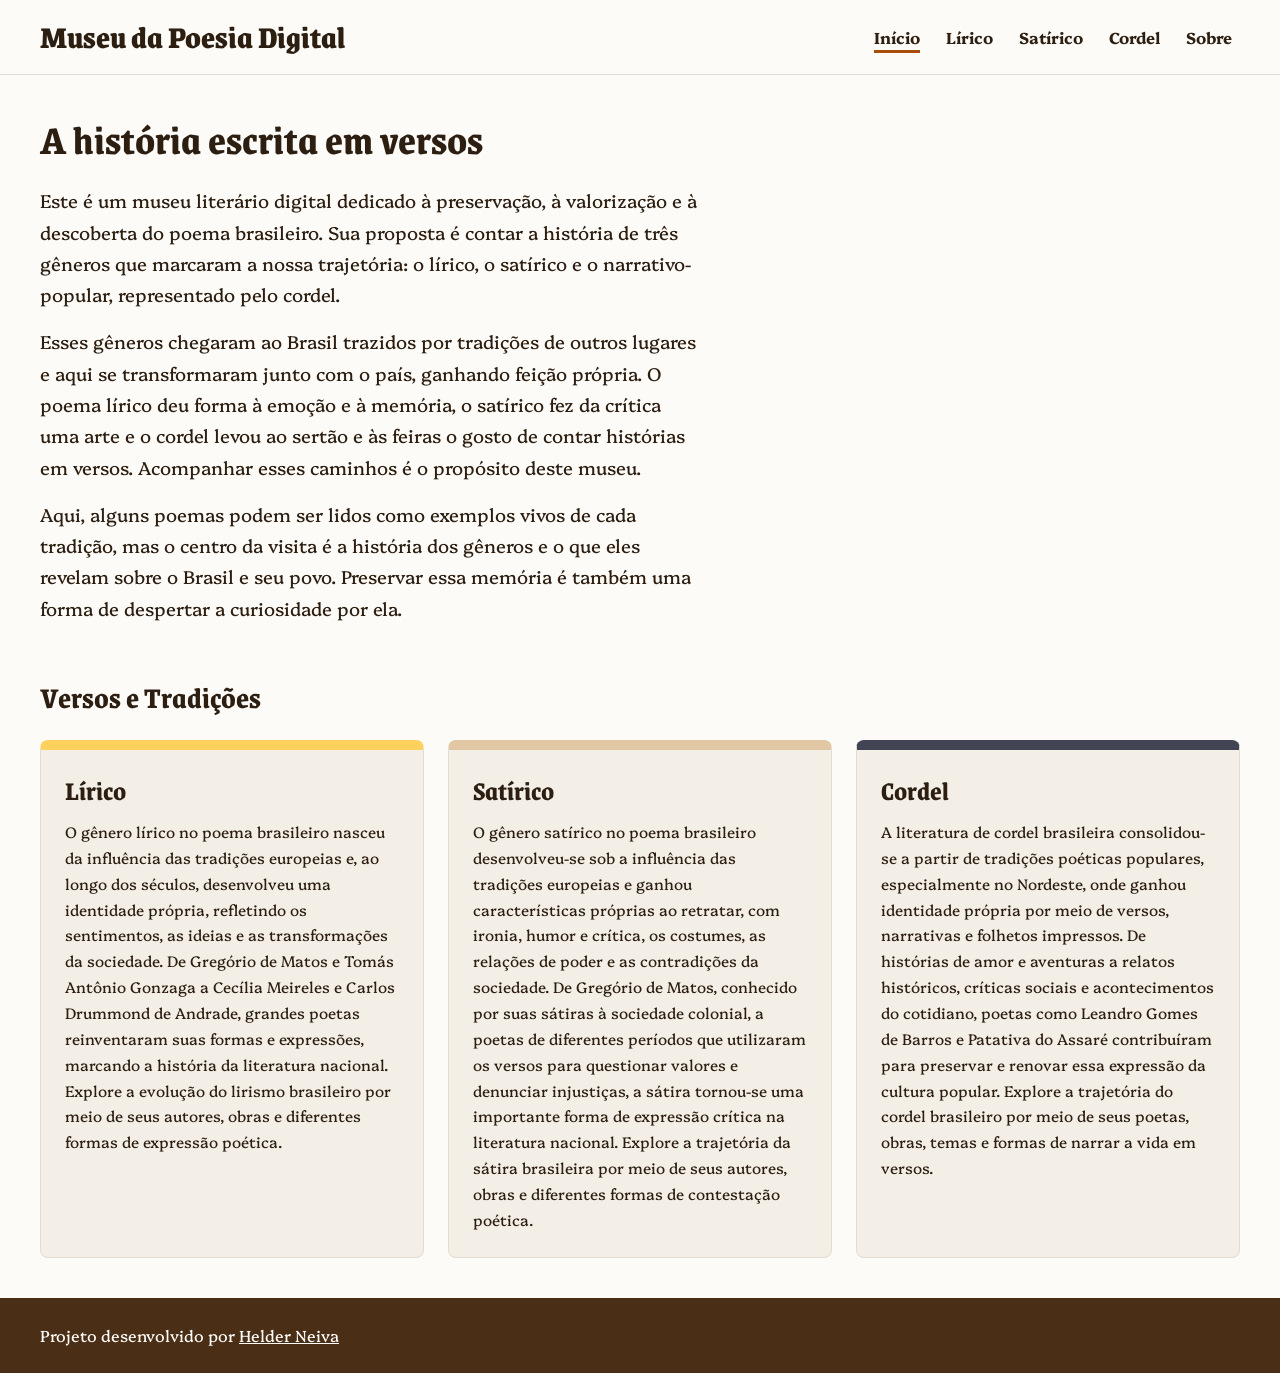
==== index.html @ b1ac4aa6 "Initial commit" ====
<!DOCTYPE html>
<html lang="pt-br">
<head>
    <meta charset="UTF-8">
    <meta name="viewport" content="width=device-width, initial-scale=1.0">
    <title>Museu da Poesia Digital | História dos Poemas</title>
    <link rel="stylesheet" href="estilos/base.css">
    <link rel="stylesheet" href="estilos/home.css">
</head>
<body>

    <a href="#conteudo" class="skip-link">Ir para o conteúdo principal</a>

    <header>
        <h1>Museu da Poesia Digital</h1>
        <nav class="menu" id="menu-principal" aria-label="Navegação principal">
            <ul>
                <li><a href="index.html" aria-current="page">Início</a></li>
                <li><a href="lirico.html">Lírico</a></li>
                <li><a href="satirico.html">Satírico</a></li>
                <li><a href="cordel.html">Cordel</a></li>
                <li><a href="index.html#sobre">Sobre</a></li>
            </ul>
        </nav>
    </header>

    <main id="conteudo">
        <section class="apresentacao">
            <h2>A história escrita em versos</h2>
            <p>Este é um museu literário digital dedicado à preservação, à valorização e à descoberta do poema brasileiro. Sua proposta é contar a história de três gêneros que marcaram a nossa trajetória: o lírico, o satírico e o narrativo-popular, representado pelo cordel.</p>
            <p>Esses gêneros chegaram ao Brasil trazidos por tradições de outros lugares e aqui se transformaram junto com o país, ganhando feição própria. O poema lírico deu forma à emoção e à memória, o satírico fez da crítica uma arte e o cordel levou ao sertão e às feiras o gosto de contar histórias em versos. Acompanhar esses caminhos é o propósito deste museu.</p>
            <p>Aqui, alguns poemas podem ser lidos como exemplos vivos de cada tradição, mas o centro da visita é a história dos gêneros e o que eles revelam sobre o Brasil e seu povo. Preservar essa memória é também uma forma de despertar a curiosidade por ela.</p>
        </section>

        <section class="generos">
            <h2>Versos e Tradições</h2>

            <div class="lista-generos">

                <article class="lirico">
                    <h3><a href="lirico.html">Lírico</a></h3>
                    <p>O gênero lírico no poema brasileiro nasceu da influência das tradições europeias e, ao longo dos séculos, desenvolveu uma identidade própria, refletindo os sentimentos, as ideias e as transformações da sociedade. De Gregório de Matos e Tomás Antônio Gonzaga a Cecília Meireles e Carlos Drummond de Andrade, grandes poetas reinventaram suas formas e expressões, marcando a história da literatura nacional. Explore a evolução do lirismo brasileiro por meio de seus autores, obras e diferentes formas de expressão poética.</p>
                </article>

                <article class="satirico">
                    <h3><a href="satirico.html">Satírico</a></h3>
                    <p>O gênero satírico no poema brasileiro desenvolveu-se sob a influência das tradições europeias e ganhou características próprias ao retratar, com ironia, humor e crítica, os costumes, as relações de poder e as contradições da sociedade. De Gregório de Matos, conhecido por suas sátiras à sociedade colonial, a poetas de diferentes períodos que utilizaram os versos para questionar valores e denunciar injustiças, a sátira tornou-se uma importante forma de expressão crítica na literatura nacional. Explore a trajetória da sátira brasileira por meio de seus autores, obras e diferentes formas de contestação poética.</p>
                </article>

                <article class="cordel">
                    <h3><a href="cordel.html">Cordel</a></h3>
                    <p>A literatura de cordel brasileira consolidou-se a partir de tradições poéticas populares, especialmente no Nordeste, onde ganhou identidade própria por meio de versos, narrativas e folhetos impressos. De histórias de amor e aventuras a relatos históricos, críticas sociais e acontecimentos do cotidiano, poetas como Leandro Gomes de Barros e Patativa do Assaré contribuíram para preservar e renovar essa expressão da cultura popular. Explore a trajetória do cordel brasileiro por meio de seus poetas, obras, temas e formas de narrar a vida em versos.</p>
                </article>

            </div>
        </section>
    </main>

    <footer class="app-footer">
        <p>Projeto desenvolvido por <a href="https://github.com/helderneiva" target="_blank" rel="noopener noreferrer">Helder Neiva<span class="visually-hidden"> (abre em nova aba)</span></a></p>
    </footer>

    <script src="scripts/script.js"></script>
</body>
</html>
---- estilos/base.css ----
@charset "UTF-8";

@font-face {
  font-family: 'Grenze';
  src: url('../fontes/Grenze-VariableFont_wght.ttf') format('truetype');
  font-weight: 100 900;          
  font-style: normal;
  font-display: swap;
}

@font-face {
  font-family: 'Platypi';
  src: url('../fontes/Platypi-VariableFont_wght.ttf') format('truetype');
  font-weight: 100 900;
  font-style: normal;
  font-display: swap;
}

:root{
    --fonte-titulo: 'Grenze', Georgia, serif;
    --fonte-texto: 'Platypi', Georgia, serif;

    --fundo-principal: #FDFBF7;
    --texto: #2C1E11;           
    --fundo-card: #F4EFE6;      
    --texto-inverso: #FDFBF7;   
    --destaque: #A84E08;        
    --destaque-inverso: #4A2E16;

    --borda: #E4DCD0;
    --foco: #A84E08;

    --cor-lirico:#FED15C;
    --cor-satirico:#E1C7A4;
    --cor-cordel:#424453;

    --largura-max: 1200px;
    --margem-lateral: max(16px, calc((100% - var(--largura-max)) / 2));
    --raio: 8px;
}

*{
    margin: 0;
    padding: 0;
    box-sizing: border-box;
}

.skip-link {
    position: absolute;
    top: -100px;
    left: 16px;
    padding: 8px 16px;
    background-color: #000000;
    color: #ffffff;
    z-index: 1000;
    font-size: 1em;
    text-decoration: none;
}

.skip-link:focus {
  top: 16px;
}

.visually-hidden {
  position: absolute;
  width: 1px;
  height: 1px;
  padding: 0;
  margin: -1px;
  overflow: hidden;
  clip-path: rect(0, 0, 0, 0);
  white-space: nowrap;
  border: 0;
}

html{
    scroll-behavior: smooth;
    scroll-padding-top: 1em;
}

body {
    min-height: 100vh;
    display: flex;
    flex-direction: column;
    font-family: var(--fonte-texto);
    font-size: 1em;
    font-weight: 400;
    line-height: 1.7;
    background-color: var(--fundo-principal);
    color: var(--texto);
}

img {
    max-width: 100%;
    height: auto;
}

/*Tipografia*/

h2, h3, h4 {
    font-family: var(--fonte-titulo);
    font-weight: 700;
    line-height: 1.2;
}

h2 {
    font-size: 1.9em;
    margin-bottom: 12px;
}

h3 {
    font-size: 1.4em;
    margin-bottom: 8px;
}

h4 {
    font-size: 1.2em;
    margin-bottom: 4px;
}

main p + p {
    margin-top: 16px;
}

a {
    color: var(--destaque);
}

:focus-visible {
    outline: 3px solid var(--foco);
    outline-offset: 3px;
}

header {
    background-color: var(--fundo-principal);
    color: var(--texto-inverso);
    border-bottom: 1px solid var(--borda);
    padding: 10px var(--margem-lateral);
    display: flex;
    flex-wrap: wrap;
    justify-content: space-between;
    align-items: center;
    gap: 16px;
}

header h1 {
    font-family: var(--fonte-titulo);
    font-size: 2em;
    font-weight: 800;
    color: var(--texto);
}

.menu ul {
    list-style: none;
    display: flex;
    align-items: center;
    flex-wrap: wrap;
    gap: 10px;
}

.menu > ul > li > a {
    display: inline-block;
    text-decoration: none;
    color: var(--texto);
    font-family: var(--fonte-texto);
    font-size: 1em;
    font-weight: 700;
    line-height: 1.4;
    border-radius: 5px;
    padding: 8px;
    transition: color 0.3s ease,background-color 0.3s ease;
}

.menu > ul > li > a[aria-current="page"] {
    text-decoration: underline;
    text-decoration-color: var(--destaque);
    text-decoration-thickness: 3px;
    text-underline-offset: 6px;
}

.menu > ul > li > a:hover{
    color: var(--texto-inverso);
    background-color: var(--destaque-inverso);
}

.menu > ul > li > a[aria-current="page"]:hover {
    text-decoration-color: currentColor;
}
.menu-toggle {
  display: none;
}

.menu-toggle-icone,
.menu-toggle-icone::before,
.menu-toggle-icone::after {
    display: block;
    width: 24px;
    height: 2px;
    background-color: currentColor;
}

.menu-toggle-icone {
    position: relative;
}

.menu-toggle-icone::before,
.menu-toggle-icone::after {
    content: "";
    position: absolute;
    left: 0;
    transition: top 0.2s ease, transform 0.2s ease;
}

.menu-toggle-icone::before {
    top: -8px;
}

.menu-toggle-icone::after {
    top: 8px;
}

.menu-toggle[aria-expanded="true"] .menu-toggle-icone {
    background-color: transparent;
}

.menu-toggle[aria-expanded="true"] .menu-toggle-icone::before {
    top: 0;
    transform: rotate(45deg);
}

.menu-toggle[aria-expanded="true"] .menu-toggle-icone::after {
    top: 0;
    transform: rotate(-45deg);
}

main {
    flex: 1;
    padding: 40px var(--margem-lateral);
}

.app-footer {
    padding: 24px var(--margem-lateral);
    background-color: var(--destaque-inverso);
    color: var(--texto-inverso);
}

.app-footer a {
    color: var(--texto-inverso);
}

.app-footer a:focus-visible {
    outline-color: var(--texto-inverso);
}

@media (max-width: 768px) {
    header h1 {
        font-size: 1.5em;
    }

    .menu-toggle {
        display: inline-flex;
        align-items: center;
        justify-content: center;
        min-width: 44px;
        min-height: 44px;
        color: var(--texto);
        background: none;
        border: 2px solid var(--texto);
        border-radius: 5px;
        cursor: pointer;
    }

    .menu-toggle:hover {
        background-color: var(--fundo-card);
    }

    .menu {
        flex-basis: 100%;
    }

    .menu ul {
        flex-direction: column;
        align-items: stretch;
        gap: 0;
    }

    .menu > ul > li > a {
        display: block;
        padding: 12px 8px;
    }

    .menu-toggle[aria-expanded="false"] + .menu {
        display: none;
    }
}
---- estilos/home.css ----
@charset "UTF-8";


.apresentacao {
    margin-bottom: 56px;
}

.apresentacao h2 {
    font-size: 2.6em;
    margin-bottom: 20px;
}

.apresentacao p {
    max-width: 36em;
    font-size: 1.15em;
}

.generos h2 {
    margin-bottom: 24px;
}

.lista-generos {
    display: grid;
    grid-template-columns: repeat(auto-fit, minmax(min(100%, 280px), 1fr));
    gap: 24px;
}

.lista-generos .lirico   { --cor-genero: var(--cor-lirico); }
.lista-generos .satirico { --cor-genero: var(--cor-satirico); }
.lista-generos .cordel   { --cor-genero: var(--cor-cordel); }

.lista-generos article {
    position: relative;
    padding: 24px;
    background-color: var(--fundo-card);
    border: 1px solid var(--borda);
    border-top: 10px solid var(--cor-genero, var(--destaque));
    border-radius: var(--raio);
    transition: box-shadow 0.2s ease, transform 0.2s ease;
}

.lista-generos article:hover {
    box-shadow: 0 6px 16px rgba(44, 30, 17, 0.15);
    transform: translateY(-3px);
}

.lista-generos img {
    display: block;
    width: 100%;
    margin-bottom: 16px;
    border-radius: 5px;
}

.lista-generos h3 {
    font-size: 1.7em;
    margin-bottom: 12px;
}

.lista-generos h3 a {
    color: var(--texto);
    text-decoration: none;
}

.lista-generos article:hover h3 a {
    text-decoration: underline;
}

.lista-generos h3 a::after {
    content: "";
    position: absolute;
    inset: 0;
}

.lista-generos article:focus-within {
    outline: 3px solid var(--foco);
    outline-offset: 4px;
}

.lista-generos h3 a:focus-visible {
    outline: none;
}

.lista-generos p {
    font-size: 0.95em;
}
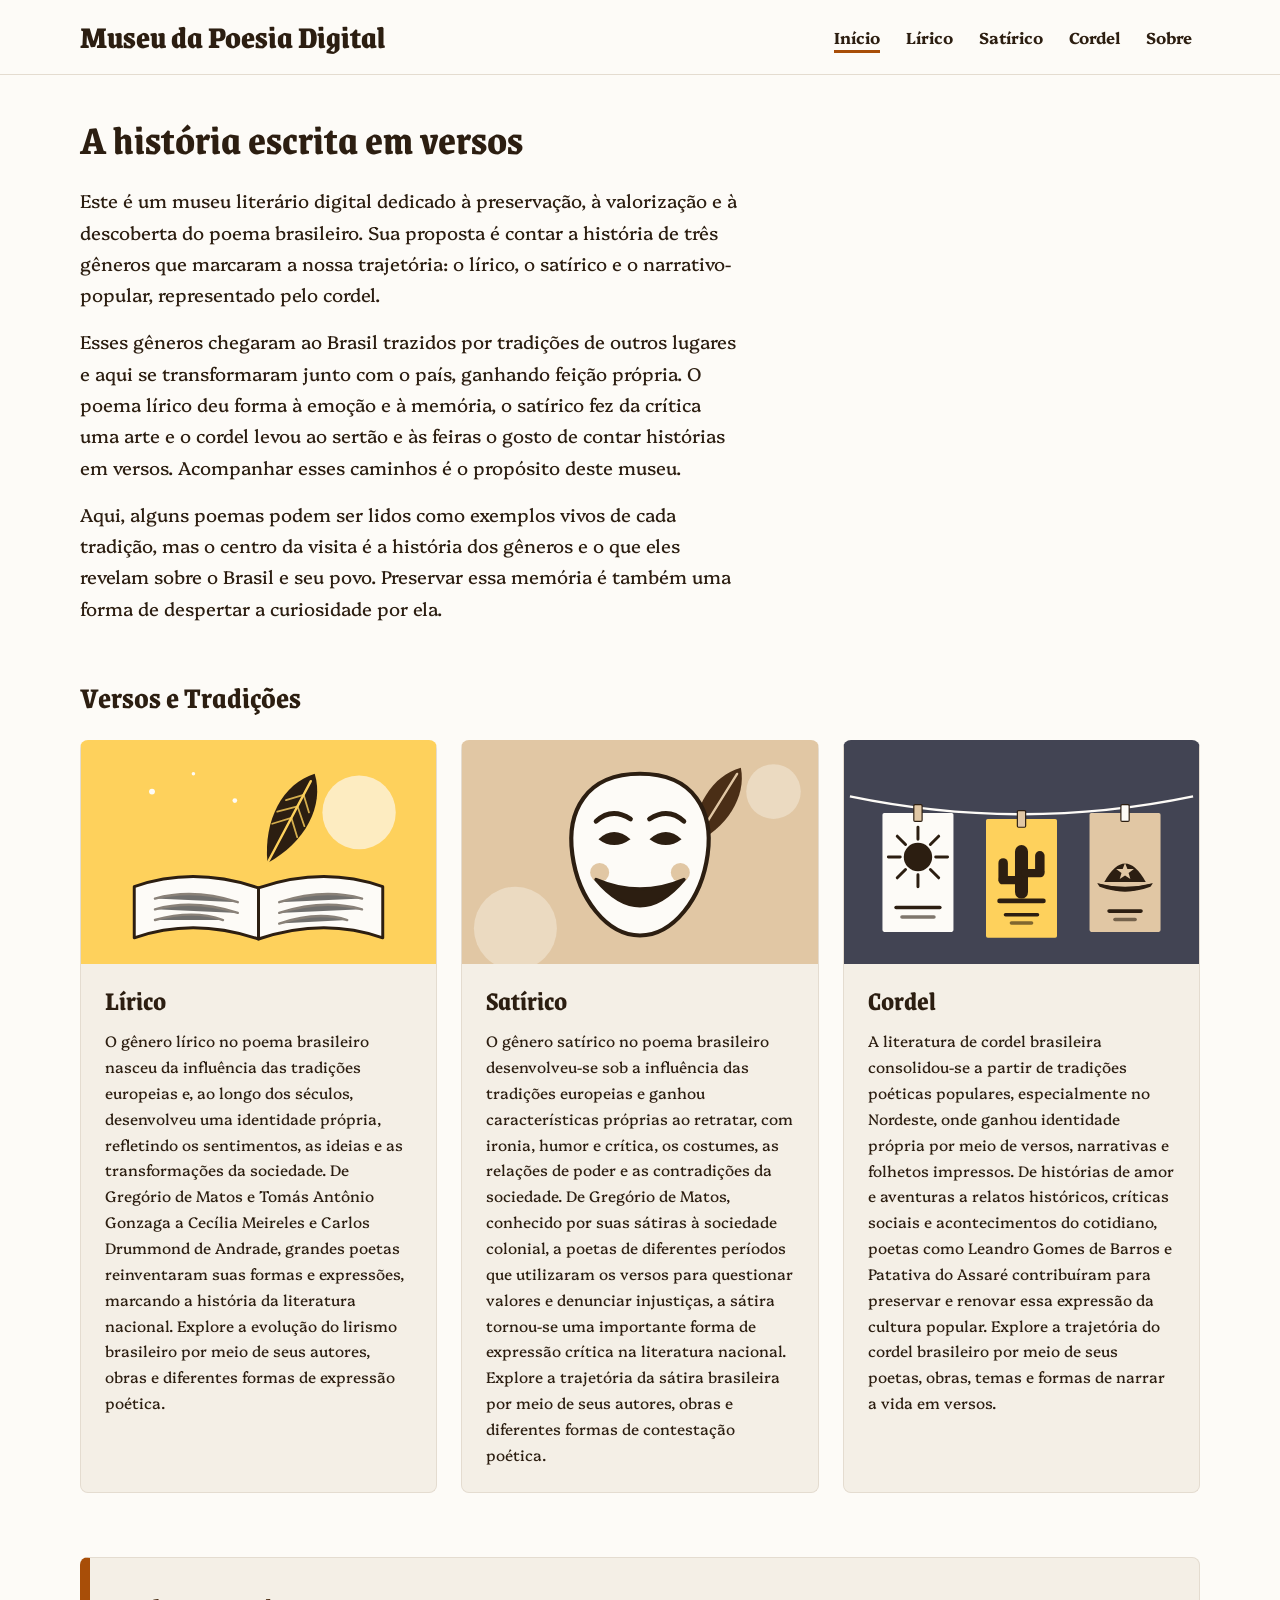
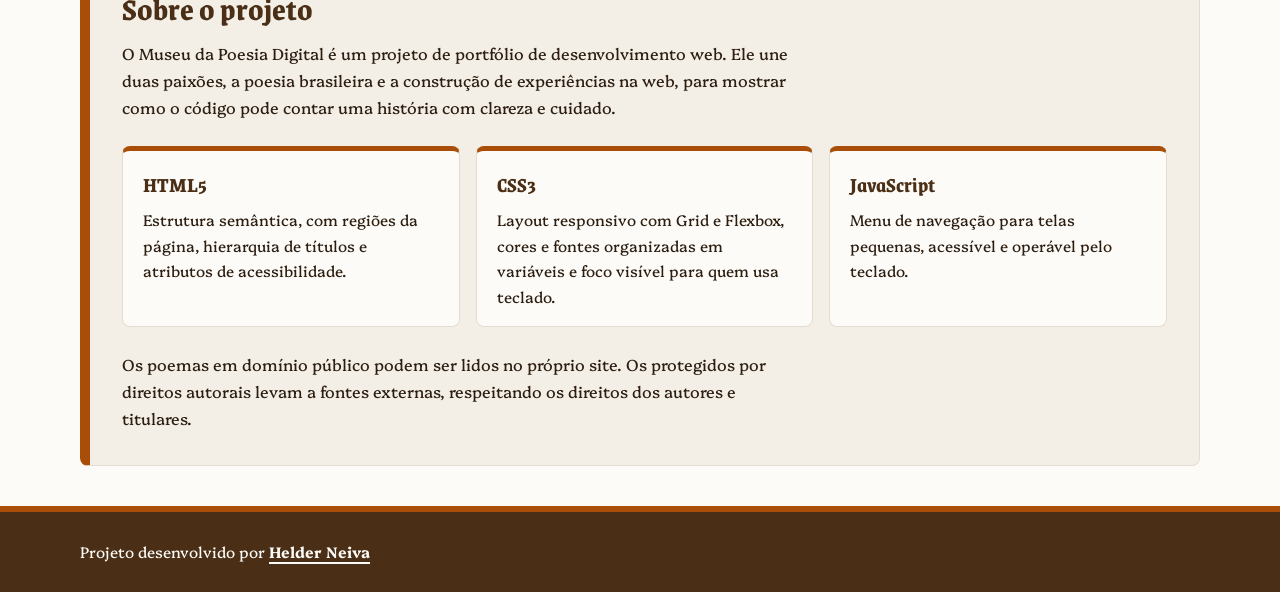
==== commit f11944de: "aaaaa" ====
--- a/index.html
+++ b/index.html
@@ -1,9 +1,13 @@
 <!DOCTYPE html>
-<html lang="pt-br">
+<html lang="pt-BR">
 <head>
     <meta charset="UTF-8">
     <meta name="viewport" content="width=device-width, initial-scale=1.0">
     <title>Museu da Poesia Digital | História dos Poemas</title>
+    <link rel="icon" href="favicon.svg" type="image/svg+xml">
+    <link rel="shortcut icon" href="favicon.ico" type="image/x-icon">
+    <link rel="apple-touch-icon" href="apple-touch-icon.png">
+    <meta name="theme-color" content="#4A2E16">
     <link rel="stylesheet" href="estilos/base.css">
     <link rel="stylesheet" href="estilos/home.css">
 </head>
@@ -38,21 +42,37 @@
             <div class="lista-generos">
 
                 <article class="lirico">
+                    <img src="imagens/lirico.svg" alt="" width="600" height="360" loading="lazy">
                     <h3><a href="lirico.html">Lírico</a></h3>
                     <p>O gênero lírico no poema brasileiro nasceu da influência das tradições europeias e, ao longo dos séculos, desenvolveu uma identidade própria, refletindo os sentimentos, as ideias e as transformações da sociedade. De Gregório de Matos e Tomás Antônio Gonzaga a Cecília Meireles e Carlos Drummond de Andrade, grandes poetas reinventaram suas formas e expressões, marcando a história da literatura nacional. Explore a evolução do lirismo brasileiro por meio de seus autores, obras e diferentes formas de expressão poética.</p>
                 </article>
 
                 <article class="satirico">
+                    <img src="imagens/satirico.svg" alt="" width="600" height="360" loading="lazy">
                     <h3><a href="satirico.html">Satírico</a></h3>
                     <p>O gênero satírico no poema brasileiro desenvolveu-se sob a influência das tradições europeias e ganhou características próprias ao retratar, com ironia, humor e crítica, os costumes, as relações de poder e as contradições da sociedade. De Gregório de Matos, conhecido por suas sátiras à sociedade colonial, a poetas de diferentes períodos que utilizaram os versos para questionar valores e denunciar injustiças, a sátira tornou-se uma importante forma de expressão crítica na literatura nacional. Explore a trajetória da sátira brasileira por meio de seus autores, obras e diferentes formas de contestação poética.</p>
                 </article>
 
                 <article class="cordel">
+                    <img src="imagens/cordel.svg" alt="" width="600" height="360" loading="lazy">
                     <h3><a href="cordel.html">Cordel</a></h3>
                     <p>A literatura de cordel brasileira consolidou-se a partir de tradições poéticas populares, especialmente no Nordeste, onde ganhou identidade própria por meio de versos, narrativas e folhetos impressos. De histórias de amor e aventuras a relatos históricos, críticas sociais e acontecimentos do cotidiano, poetas como Leandro Gomes de Barros e Patativa do Assaré contribuíram para preservar e renovar essa expressão da cultura popular. Explore a trajetória do cordel brasileiro por meio de seus poetas, obras, temas e formas de narrar a vida em versos.</p>
                 </article>
 
             </div>
+        </section>
+
+        <section class="sobre" id="sobre" aria-labelledby="sobre-titulo">
+            <h2 id="sobre-titulo">Sobre o projeto</h2>
+            <p>O Museu da Poesia Digital é um projeto de portfólio de desenvolvimento web. Ele une duas paixões, a poesia brasileira e a construção de experiências na web, para mostrar como o código pode contar uma história com clareza e cuidado.</p>
+
+            <ul class="tecnologias">
+                <li><strong>HTML5</strong> Estrutura semântica, com regiões da página, hierarquia de títulos e atributos de acessibilidade.</li>
+                <li><strong>CSS3</strong> Layout responsivo com Grid e Flexbox, cores e fontes organizadas em variáveis e foco visível para quem usa teclado.</li>
+                <li><strong>JavaScript</strong> Menu de navegação para telas pequenas, acessível e operável pelo teclado.</li>
+            </ul>
+
+            <p>Os poemas em domínio público podem ser lidos no próprio site. Os protegidos por direitos autorais levam a fontes externas, respeitando os direitos dos autores e titulares.</p>
         </section>
     </main>
 
--- a/estilos/base.css
+++ b/estilos/base.css
@@ -3,7 +3,7 @@
 @font-face {
   font-family: 'Grenze';
   src: url('../fontes/Grenze-VariableFont_wght.ttf') format('truetype');
-  font-weight: 100 900;          
+  font-weight: 100 900;
   font-style: normal;
   font-display: swap;
 }
@@ -21,10 +21,10 @@
     --fonte-texto: 'Platypi', Georgia, serif;
 
     --fundo-principal: #FDFBF7;
-    --texto: #2C1E11;           
-    --fundo-card: #F4EFE6;      
-    --texto-inverso: #FDFBF7;   
-    --destaque: #A84E08;        
+    --texto: #2C1E11;
+    --fundo-card: #F4EFE6;
+    --texto-inverso: #FDFBF7;
+    --destaque: #A84E08;
     --destaque-inverso: #4A2E16;
 
     --borda: #E4DCD0;
@@ -34,9 +34,28 @@
     --cor-satirico:#E1C7A4;
     --cor-cordel:#424453;
 
-    --largura-max: 1200px;
-    --margem-lateral: max(16px, calc((100% - var(--largura-max)) / 2));
+    --margem-lateral: 16px;
     --raio: 8px;
+}
+
+@media (min-width: 769px) {
+    :root { --margem-lateral: 32px; }
+}
+
+@media (min-width: 1280px) {
+    :root { --margem-lateral: 80px; }
+}
+
+@media (min-width: 1600px) {
+    :root { --margem-lateral: 200px; }
+}
+
+@media (min-width: 1920px) {
+    :root { --margem-lateral: 360px; }
+}
+
+@media (min-width: 2560px) {
+    :root { --margem-lateral: 680px; }
 }
 
 *{
@@ -68,6 +87,7 @@
   padding: 0;
   margin: -1px;
   overflow: hidden;
+  clip: rect(0, 0, 0, 0);
   clip-path: rect(0, 0, 0, 0);
   white-space: nowrap;
   border: 0;
@@ -95,8 +115,7 @@
     height: auto;
 }
 
-/*Tipografia*/
-
+/* ---------- Tipografia ---------- */
 h2, h3, h4 {
     font-family: var(--fonte-titulo);
     font-weight: 700;
@@ -186,6 +205,8 @@
 .menu > ul > li > a[aria-current="page"]:hover {
     text-decoration-color: currentColor;
 }
+
+/* ---------- Botão hambúrguer (criado pelo script.js) ---------- */
 .menu-toggle {
   display: none;
 }
@@ -239,19 +260,41 @@
 }
 
 .app-footer {
-    padding: 24px var(--margem-lateral);
+    display: flex;
+    flex-wrap: wrap;
+    justify-content: space-between;
+    align-items: center;
+    gap: 8px 32px;
+    padding: 28px var(--margem-lateral);
     background-color: var(--destaque-inverso);
     color: var(--texto-inverso);
+    border-top: 6px solid var(--destaque);
+    font-size: 0.95em;
+    line-height: 1.6;
+}
+
+.app-footer p + p {
+    margin-top: 0;
 }
 
 .app-footer a {
     color: var(--texto-inverso);
+    font-weight: 700;
+    text-decoration: underline;
+    text-decoration-thickness: 2px;
+    text-underline-offset: 4px;
+    transition: color 0.3s ease;
+}
+
+.app-footer a:hover {
+    color: var(--cor-lirico);
 }
 
 .app-footer a:focus-visible {
-    outline-color: var(--texto-inverso);
-}
-
+    outline-color: var(--cor-lirico);
+}
+
+/* ---------- Mobile ---------- */
 @media (max-width: 768px) {
     header h1 {
         font-size: 1.5em;
@@ -292,4 +335,9 @@
     .menu-toggle[aria-expanded="false"] + .menu {
         display: none;
     }
+
+    .app-footer {
+        flex-direction: column;
+        text-align: center;
+    }
 }
--- a/estilos/home.css
+++ b/estilos/home.css
@@ -1,5 +1,4 @@
 @charset "UTF-8";
-
 
 .apresentacao {
     margin-bottom: 56px;
@@ -15,23 +14,29 @@
     font-size: 1.15em;
 }
 
+.generos {
+    margin-bottom: 64px;
+}
+
 .generos h2 {
     margin-bottom: 24px;
 }
 
 .lista-generos {
     display: grid;
-    grid-template-columns: repeat(auto-fit, minmax(min(100%, 280px), 1fr));
+    grid-template-columns: repeat(auto-fit, minmax(280px, 1fr));
     gap: 24px;
 }
 
+/* Cor de cada gênero */
 .lista-generos .lirico   { --cor-genero: var(--cor-lirico); }
 .lista-generos .satirico { --cor-genero: var(--cor-satirico); }
 .lista-generos .cordel   { --cor-genero: var(--cor-cordel); }
 
 .lista-generos article {
-    position: relative;
-    padding: 24px;
+    position: relative; 
+    padding: 0 0 24px;
+    overflow: hidden;
     background-color: var(--fundo-card);
     border: 1px solid var(--borda);
     border-top: 10px solid var(--cor-genero, var(--destaque));
@@ -47,8 +52,13 @@
 .lista-generos img {
     display: block;
     width: 100%;
-    margin-bottom: 16px;
-    border-radius: 5px;
+    height: auto;
+    margin-bottom: 20px;
+}
+
+.lista-generos h3,
+.lista-generos p {
+    padding: 0 24px;
 }
 
 .lista-generos h3 {
@@ -82,4 +92,52 @@
 
 .lista-generos p {
     font-size: 0.95em;
+}
+
+.sobre {
+    padding: 32px;
+    background-color: var(--fundo-card);
+    border: 1px solid var(--borda);
+    border-left: 10px solid var(--destaque);
+    border-radius: var(--raio);
+}
+
+.sobre h2 {
+    font-size: 2em;
+    color: var(--destaque-inverso);
+}
+
+.sobre p {
+    max-width: 42em;
+}
+
+.tecnologias {
+    list-style: none;
+    display: grid;
+    grid-template-columns: repeat(auto-fit, minmax(220px, 1fr));
+    gap: 16px;
+    margin: 24px 0;
+}
+
+.tecnologias li {
+    padding: 16px 20px;
+    background-color: var(--fundo-principal);
+    border: 1px solid var(--borda);
+    border-top: 5px solid var(--destaque);
+    border-radius: var(--raio);
+    font-size: 0.95em;
+}
+
+.tecnologias strong {
+    display: block;
+    margin-bottom: 4px;
+    font-family: var(--fonte-titulo);
+    font-size: 1.4em;
+    color: var(--destaque-inverso);
+}
+
+@media (max-width: 768px) {
+    .sobre {
+        padding: 20px;
+    }
 }
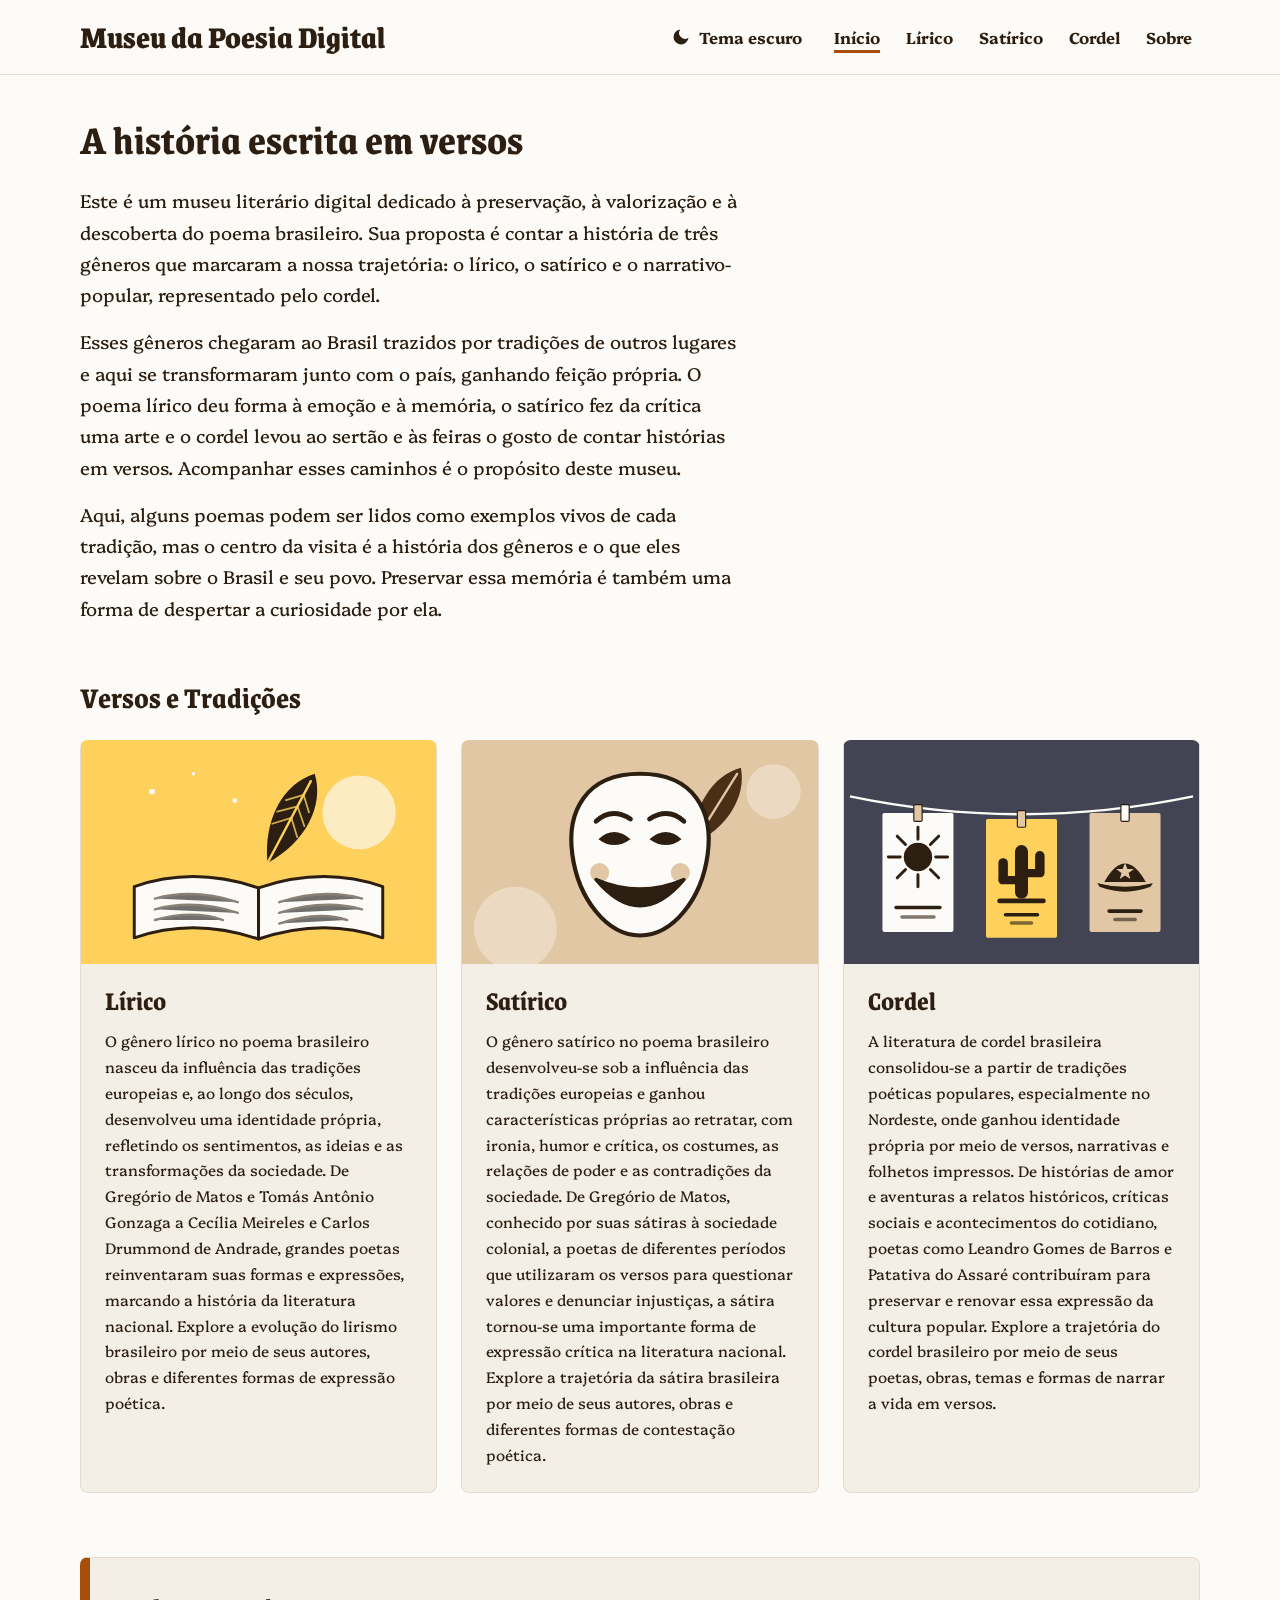
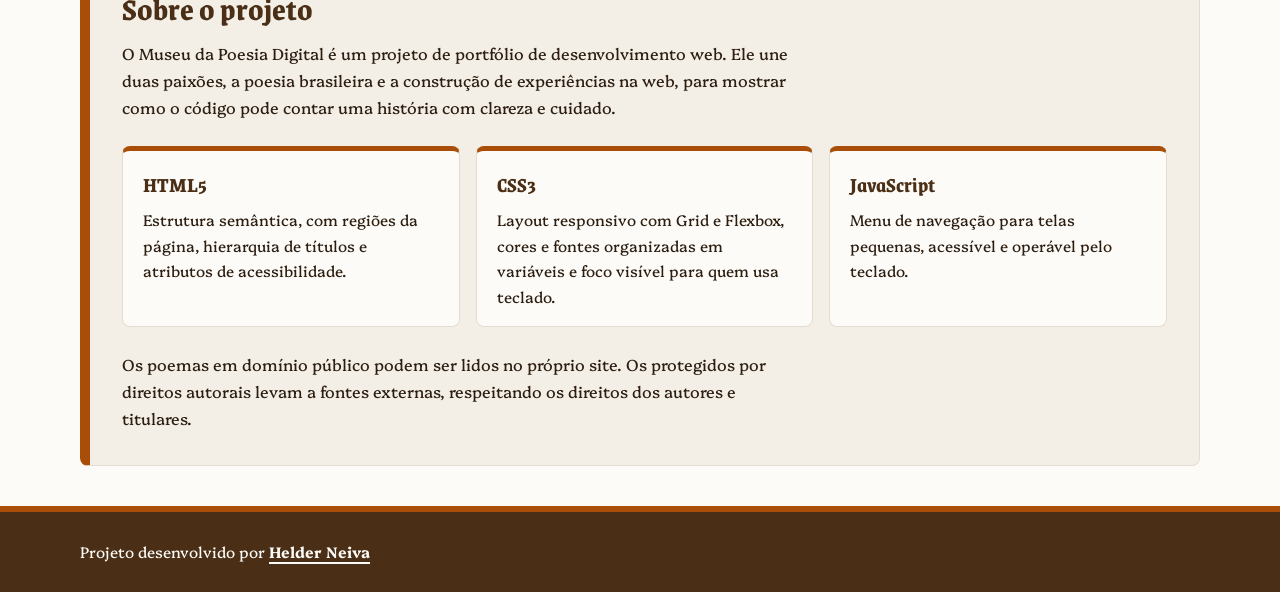
==== commit 0022fff3: "newup" ====
--- a/index.html
+++ b/index.html
@@ -4,12 +4,14 @@
     <meta charset="UTF-8">
     <meta name="viewport" content="width=device-width, initial-scale=1.0">
     <title>Museu da Poesia Digital | História dos Poemas</title>
+    <link rel="icon" href="favicon.ico" sizes="32x32">
     <link rel="icon" href="favicon.svg" type="image/svg+xml">
-    <link rel="shortcut icon" href="favicon.ico" type="image/x-icon">
     <link rel="apple-touch-icon" href="apple-touch-icon.png">
     <meta name="theme-color" content="#4A2E16">
     <link rel="stylesheet" href="estilos/base.css">
+    <link rel="stylesheet" href="estilos/tema.css">
     <link rel="stylesheet" href="estilos/home.css">
+    <script src="scripts/tema.js"></script>
 </head>
 <body>
 
--- a/estilos/base.css
+++ b/estilos/base.css
@@ -33,6 +33,7 @@
     --cor-lirico:#FED15C;
     --cor-satirico:#E1C7A4;
     --cor-cordel:#424453;
+    --cor-home:#A84E08;
 
     --margem-lateral: 16px;
     --raio: 8px;
--- a/estilos/tema.css
+++ b/estilos/tema.css
@@ -0,0 +1,279 @@
+@charset "UTF-8";
+
+/* =========================================================
+   TEMA: cores por gênero (claro) + tema escuro + botão de tema
+   Usado por: index.html, páginas de gênero e poema.html
+   O tema escuro é ativado por <html data-tema="escuro"> (scripts/tema.js)
+   ========================================================= */
+
+/* ---------- Tema claro (padrão) ---------- */
+body {
+    --cor-genero: var(--destaque);
+    --texto-genero: var(--texto-inverso);
+    --genero-claro: var(--fundo-card);
+    --genero-escuro: var(--destaque-inverso);
+    --faixa: 1px solid var(--borda);
+    --titulo-cabecalho: var(--texto);
+    --sublinhado-menu: var(--destaque);
+}
+
+body:has(.menu a[aria-current="page"][href="lirico.html"]) {
+    /* Paleta Lírico: matiz 88° da --cor-lirico, no molde do :root (mesmas luminosidades) */
+    --fundo-principal: #FFFBF3;
+    --texto: #28200C;
+    --fundo-card: #FFEFC8;
+    --texto-inverso: #FFFBF3;
+    --destaque: #856700;
+    --destaque-inverso: #42330A;
+    --borda: #F2DBA4;
+    --foco: #856700;
+
+    --cor-genero: var(--cor-lirico);
+    --texto-genero: var(--texto);
+    --genero-claro: var(--fundo-card);
+    --genero-escuro: var(--destaque-inverso);
+    --faixa: 8px solid var(--cor-genero);
+    --titulo-cabecalho: var(--genero-escuro);
+    --sublinhado-menu: var(--genero-escuro);
+}
+
+body:has(.menu a[aria-current="page"][href="satirico.html"]) {
+    /* Paleta Sátira: matiz 75° da --cor-satirico, no molde do :root (mesmas luminosidades) */
+    --fundo-principal: #FFFBF6;
+    --texto: #2A1F11;
+    --fundo-card: #FEEDD6;
+    --texto-inverso: #FFFBF6;
+    --destaque: #856537;
+    --destaque-inverso: #463111;
+    --borda: #F1D9B9;
+    --foco: #856537;
+
+    --cor-genero: var(--cor-satirico);
+    --texto-genero: var(--texto);
+    --genero-claro: var(--fundo-card);
+    --genero-escuro: var(--destaque-inverso);
+    --faixa: 8px solid var(--cor-genero);
+    --titulo-cabecalho: var(--genero-escuro);
+    --sublinhado-menu: var(--genero-escuro);
+}
+
+body:has(.menu a[aria-current="page"][href="cordel.html"]) {
+    /* Paleta Cordel: matiz 279° da --cor-cordel, no molde do :root (mesmas luminosidades) */
+    --fundo-principal: #FBFBFE;
+    --texto: #1E2030;
+    --fundo-card: #ECEFFF;
+    --texto-inverso: #FBFBFE;
+    --destaque: #626699;
+    --destaque-inverso: #30334F;
+    --borda: #D8DCF4;
+    --foco: #626699;
+
+    --cor-genero: var(--cor-cordel);
+    --texto-genero: var(--texto-inverso);
+    --genero-claro: var(--fundo-card);
+    --genero-escuro: var(--destaque-inverso);
+    --faixa: 8px solid var(--cor-genero);
+    --titulo-cabecalho: var(--genero-escuro);
+    --sublinhado-menu: var(--genero-escuro);
+}
+
+header {
+    border-bottom: var(--faixa);
+}
+
+header h1 {
+    color: var(--titulo-cabecalho);
+}
+
+.menu > ul > li > a[aria-current="page"] {
+    text-decoration-color: var(--sublinhado-menu);
+}
+
+/* ---------- Botão de tema (criado pelo tema.js) ----------
+   No computador: mesmo visual dos links do menu (cores, hover, sublinhado).
+   No celular: mesmo visual do botão hambúrguer. */
+.tema-toggle {
+    display: inline-flex;
+    align-items: center;
+    gap: 8px;
+    margin-left: auto;
+    padding: 8px;
+    font-family: var(--fonte-texto);
+    font-size: 1em;
+    font-weight: 700;
+    line-height: 1.4;
+    color: var(--texto);
+    background: none;
+    border: 0;
+    border-radius: 5px;
+    cursor: pointer;
+    transition: color 0.3s ease, background-color 0.3s ease;
+}
+
+.tema-toggle:hover {
+    color: var(--texto-inverso);
+    background-color: var(--destaque-inverso);
+}
+
+.tema-toggle svg {
+    width: 1.25em;
+    height: 1.25em;
+    flex-shrink: 0;
+    fill: currentColor;
+}
+
+/* Tema escuro ligado: sublinhado igual ao do item de menu da página atual */
+.tema-toggle[aria-pressed="true"] .tema-toggle-texto {
+    text-decoration: underline;
+    text-decoration-color: var(--sublinhado-menu);
+    text-decoration-thickness: 3px;
+    text-underline-offset: 6px;
+}
+
+.tema-toggle[aria-pressed="true"]:hover .tema-toggle-texto {
+    text-decoration-color: currentColor;
+}
+
+@media (max-width: 768px) {
+    .tema-toggle {
+        justify-content: center;
+        min-width: 44px;
+        min-height: 44px;
+        padding: 0;
+        border: 2px solid var(--texto);
+    }
+
+    .tema-toggle:hover {
+        color: var(--texto);
+        background-color: var(--fundo-card);
+    }
+
+    .tema-toggle[aria-pressed="true"] {
+        background-color: var(--fundo-card);
+    }
+
+    .tema-toggle-texto {
+        position: absolute;
+        width: 1px;
+        height: 1px;
+        margin: -1px;
+        overflow: hidden;
+        clip-path: rect(0, 0, 0, 0);
+        white-space: nowrap;
+    }
+}
+
+/* =========================================================
+   TEMA ESCURO: uma paleta própria para a home e para cada gênero
+   Mesmo molde do :root (fundo, texto, card, destaque, borda...).
+   Cada paleta nasce da cor-base da página, na matiz dela
+   (--cor-home, --cor-lirico, --cor-satirico, --cor-cordel),
+   e todas usam os mesmos degraus de luminosidade, o que mantém
+   o conjunto harmônico e com o mesmo contraste:
+     texto sobre fundo ......... ~14:1
+     acento sobre fundo ........ ~9:1
+     texto sobre o painel ...... ~8:1
+   Regras gerais: fundo nunca preto puro, texto nunca branco puro,
+   acentos claros e dessaturados.
+   ========================================================= */
+:root[data-tema="escuro"] {
+    color-scheme: dark;
+}
+
+:root[data-tema="claro"] {
+    color-scheme: light;
+}
+
+:root[data-tema="escuro"] body {
+    /* Home (base #A84E08): matiz 50° (OKLCH) da cor-base */
+    --fundo-principal: #19120F;
+    --texto: #ECE2DE;
+    --fundo-card: #221B17;
+    --texto-inverso: #ECE2DE;
+    --destaque: #F1AC86;
+    --destaque-inverso: #2D2420;
+    --borda: #443B36;
+    --foco: #F1AC86;
+
+    --cor-genero: #5A3521;
+    --texto-genero: #ECE2DE;
+    --genero-claro: #221B17;
+    --genero-escuro: #F1AC86;
+    --faixa: 1px solid var(--borda);
+}
+
+:root[data-tema="escuro"] body:has(.menu a[aria-current="page"][href="lirico.html"]) {
+    /* Lírico (base --cor-lirico #FED15C): matiz 88° (OKLCH) da cor-base */
+    --fundo-principal: #16140D;
+    --texto: #E8E4DC;
+    --fundo-card: #201D15;
+    --texto-inverso: #E8E4DC;
+    --destaque: #D8BA70;
+    --destaque-inverso: #2A261E;
+    --borda: #413D33;
+    --foco: #D8BA70;
+
+    --cor-genero: #4E3D11;
+    --texto-genero: #E8E4DC;
+    --genero-claro: #201D15;
+    --genero-escuro: #D8BA70;
+    --faixa: 8px solid var(--destaque);
+}
+
+:root[data-tema="escuro"] body:has(.menu a[aria-current="page"][href="satirico.html"]) {
+    /* Sátira (base --cor-satirico #E1C7A4): matiz 75° (OKLCH) da cor-base */
+    --fundo-principal: #16130F;
+    --texto: #E9E4DC;
+    --fundo-card: #201C17;
+    --texto-inverso: #E9E4DC;
+    --destaque: #DAB787;
+    --destaque-inverso: #2A2620;
+    --borda: #413C36;
+    --foco: #DAB787;
+
+    --cor-genero: #4C3D27;
+    --texto-genero: #E9E4DC;
+    --genero-claro: #201C17;
+    --genero-escuro: #DAB787;
+    --faixa: 8px solid var(--destaque);
+}
+
+:root[data-tema="escuro"] body:has(.menu a[aria-current="page"][href="cordel.html"]) {
+    /* Cordel (base --cor-cordel #424453): matiz 279° (OKLCH) da cor-base */
+    --fundo-principal: #131318;
+    --texto: #E3E4ED;
+    --fundo-card: #1C1C22;
+    --texto-inverso: #E3E4ED;
+    --destaque: #B3B9EE;
+    --destaque-inverso: #25262C;
+    --borda: #3B3D44;
+    --foco: #B3B9EE;
+
+    --cor-genero: #3B3E55;
+    --texto-genero: #E3E4ED;
+    --genero-claro: #1C1C22;
+    --genero-escuro: #B3B9EE;
+    --faixa: 8px solid var(--destaque);
+}
+
+/* Chips "Continue explorando": texto escuro sobre os fundos claros no hover */
+:root[data-tema="escuro"] .outros-generos a[href="lirico.html"] {
+    --texto-chip: #121212;
+    --borda-chip: var(--cor-lirico);
+}
+
+:root[data-tema="escuro"] .outros-generos a[href="satirico.html"] {
+    --texto-chip: #121212;
+    --borda-chip: var(--cor-satirico);
+}
+
+:root[data-tema="escuro"] .outros-generos a[href="cordel.html"] {
+    --cor-chip: #3B3E55;
+    --texto-chip: #E3E4ED;
+    --borda-chip: #B3B9EE;
+}
+
+/* Imagens um pouco menos brilhantes sobre fundo escuro */
+:root[data-tema="escuro"] img {
+    filter: brightness(0.9);
+}
--- a/estilos/home.css
+++ b/estilos/home.css
@@ -104,7 +104,7 @@
 
 .sobre h2 {
     font-size: 2em;
-    color: var(--destaque-inverso);
+    color: var(--genero-escuro);
 }
 
 .sobre p {
@@ -133,7 +133,7 @@
     margin-bottom: 4px;
     font-family: var(--fonte-titulo);
     font-size: 1.4em;
-    color: var(--destaque-inverso);
+    color: var(--genero-escuro);
 }
 
 @media (max-width: 768px) {
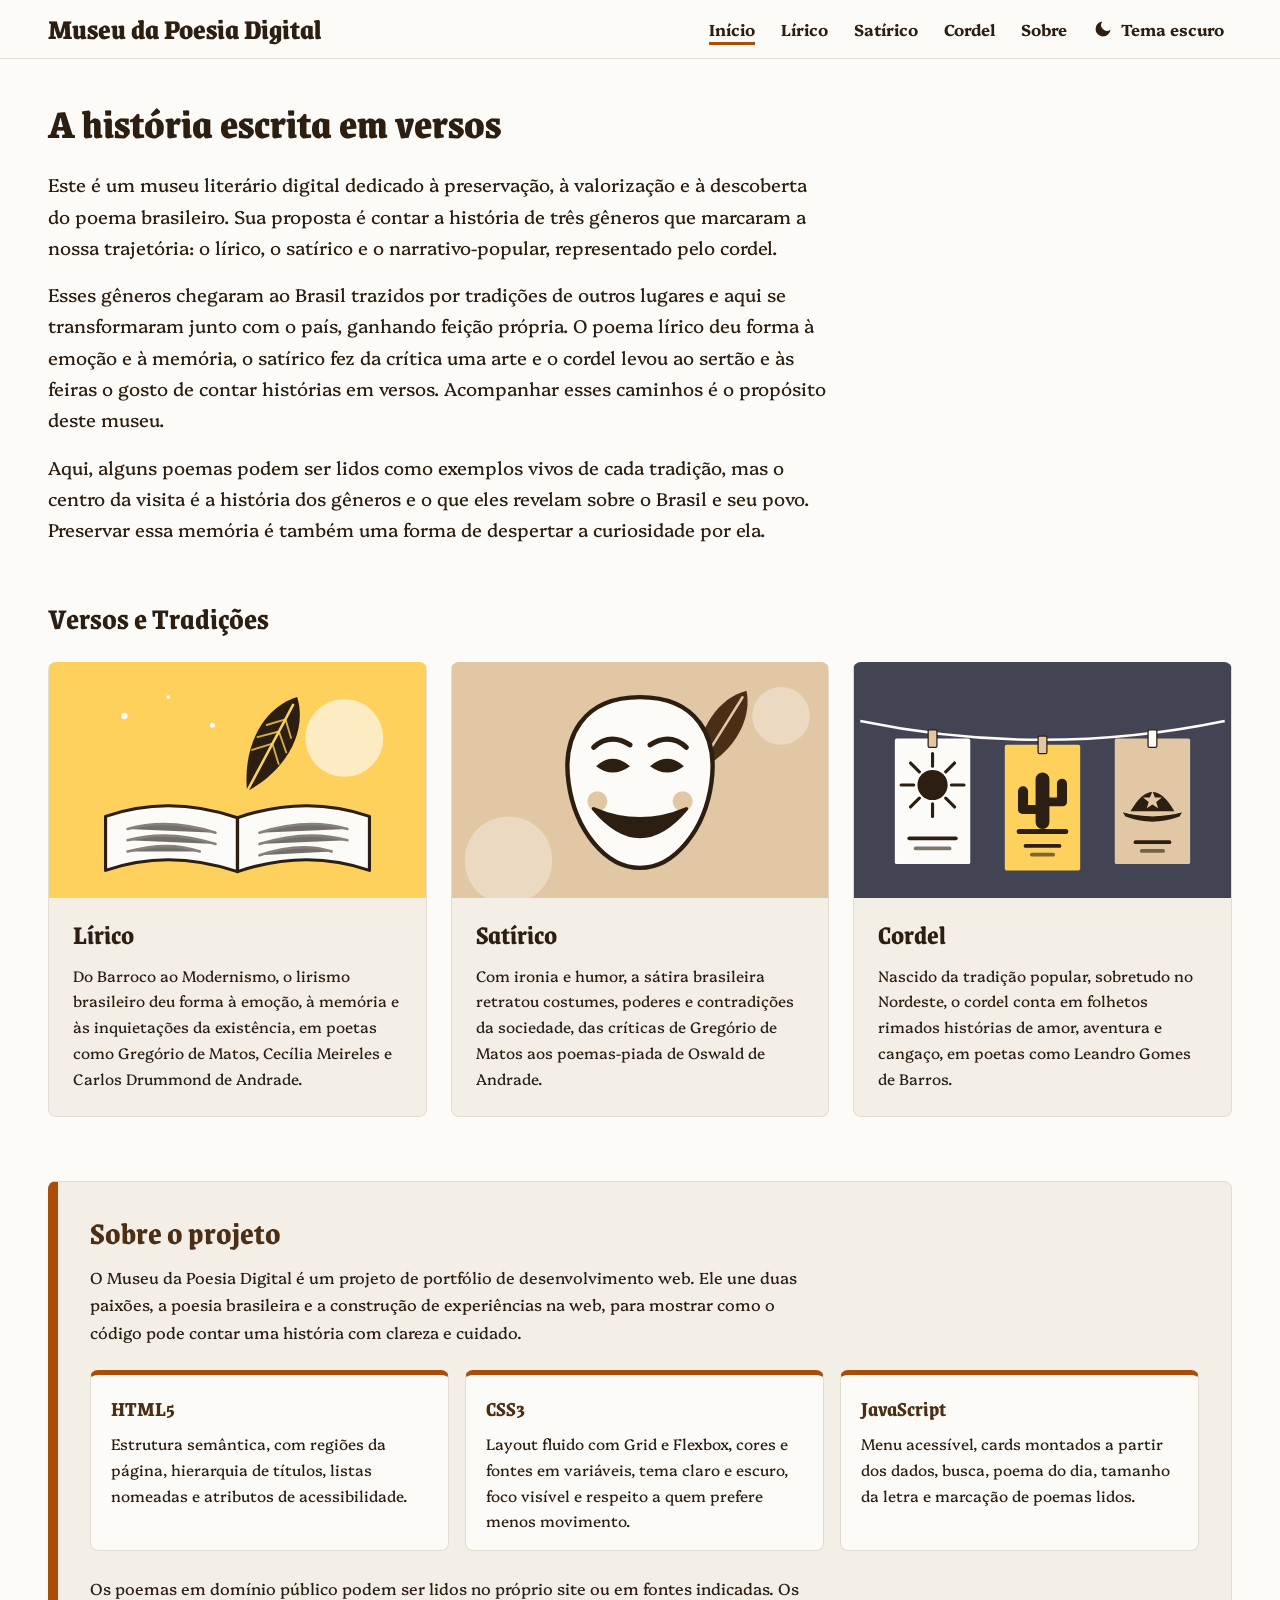
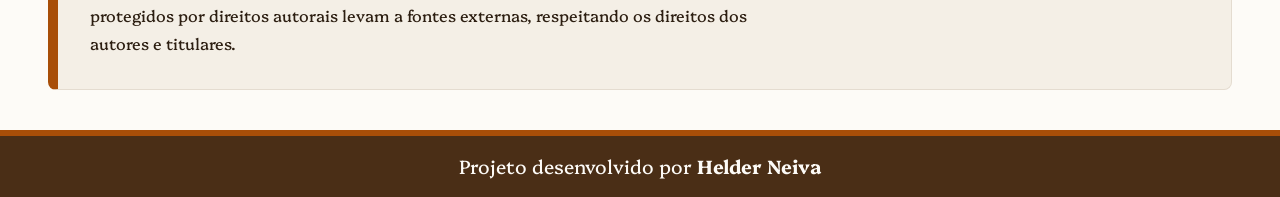
==== commit c3a441d3: "atualz" ====
--- a/index.html
+++ b/index.html
@@ -3,13 +3,21 @@
 <head>
     <meta charset="UTF-8">
     <meta name="viewport" content="width=device-width, initial-scale=1.0">
-    <title>Museu da Poesia Digital | História dos Poemas</title>
+    <title>Museu da Poesia Digital | A história escrita em versos</title>
+    <meta name="description" content="Museu literário digital dedicado ao poema brasileiro: conheça a história dos gêneros lírico, satírico e do cordel e leia poemas de grandes autores.">
+    <meta property="og:type" content="website">
+    <meta property="og:locale" content="pt_BR">
+    <meta property="og:site_name" content="Museu da Poesia Digital">
+    <meta property="og:title" content="Museu da Poesia Digital | A história escrita em versos">
+    <meta property="og:description" content="Museu literário digital dedicado ao poema brasileiro: conheça a história dos gêneros lírico, satírico e do cordel e leia poemas de grandes autores.">
+    <!-- Para prévia em redes sociais, adicione: <meta property="og:image" content="URL-completa-da-imagem.png"> -->
     <link rel="icon" href="favicon.ico" sizes="32x32">
     <link rel="icon" href="favicon.svg" type="image/svg+xml">
     <link rel="apple-touch-icon" href="apple-touch-icon.png">
     <meta name="theme-color" content="#4A2E16">
     <link rel="stylesheet" href="estilos/base.css">
     <link rel="stylesheet" href="estilos/tema.css">
+    <link rel="stylesheet" href="estilos/cards.css">
     <link rel="stylesheet" href="estilos/home.css">
     <script src="scripts/tema.js"></script>
 </head>
@@ -18,9 +26,9 @@
     <a href="#conteudo" class="skip-link">Ir para o conteúdo principal</a>
 
     <header>
-        <h1>Museu da Poesia Digital</h1>
+        <a class="marca" href="index.html" aria-current="page">Museu da Poesia Digital</a>
         <nav class="menu" id="menu-principal" aria-label="Navegação principal">
-            <ul>
+            <ul role="list">
                 <li><a href="index.html" aria-current="page">Início</a></li>
                 <li><a href="lirico.html">Lírico</a></li>
                 <li><a href="satirico.html">Satírico</a></li>
@@ -31,34 +39,39 @@
     </header>
 
     <main id="conteudo">
-        <section class="apresentacao">
-            <h2>A história escrita em versos</h2>
+        <section class="apresentacao" aria-labelledby="apresentacao-titulo">
+            <h1 id="apresentacao-titulo">A história escrita em versos</h1>
             <p>Este é um museu literário digital dedicado à preservação, à valorização e à descoberta do poema brasileiro. Sua proposta é contar a história de três gêneros que marcaram a nossa trajetória: o lírico, o satírico e o narrativo-popular, representado pelo cordel.</p>
             <p>Esses gêneros chegaram ao Brasil trazidos por tradições de outros lugares e aqui se transformaram junto com o país, ganhando feição própria. O poema lírico deu forma à emoção e à memória, o satírico fez da crítica uma arte e o cordel levou ao sertão e às feiras o gosto de contar histórias em versos. Acompanhar esses caminhos é o propósito deste museu.</p>
             <p>Aqui, alguns poemas podem ser lidos como exemplos vivos de cada tradição, mas o centro da visita é a história dos gêneros e o que eles revelam sobre o Brasil e seu povo. Preservar essa memória é também uma forma de despertar a curiosidade por ela.</p>
         </section>
 
-        <section class="generos">
-            <h2>Versos e Tradições</h2>
+        <section class="poema-do-dia" id="poema-do-dia" aria-labelledby="poema-do-dia-titulo" hidden>
+            <h2 id="poema-do-dia-titulo">Poema do dia</h2>
+            <ul class="lista-cards" role="list"></ul>
+        </section>
+
+        <section class="generos" aria-labelledby="generos-titulo">
+            <h2 id="generos-titulo">Versos e Tradições</h2>
 
             <div class="lista-generos">
 
                 <article class="lirico">
                     <img src="imagens/lirico.svg" alt="" width="600" height="360" loading="lazy">
                     <h3><a href="lirico.html">Lírico</a></h3>
-                    <p>O gênero lírico no poema brasileiro nasceu da influência das tradições europeias e, ao longo dos séculos, desenvolveu uma identidade própria, refletindo os sentimentos, as ideias e as transformações da sociedade. De Gregório de Matos e Tomás Antônio Gonzaga a Cecília Meireles e Carlos Drummond de Andrade, grandes poetas reinventaram suas formas e expressões, marcando a história da literatura nacional. Explore a evolução do lirismo brasileiro por meio de seus autores, obras e diferentes formas de expressão poética.</p>
+                    <p>Do Barroco ao Modernismo, o lirismo brasileiro deu forma à emoção, à memória e às inquietações da existência, em poetas como Gregório de Matos, Cecília Meireles e Carlos Drummond de Andrade.</p>
                 </article>
 
                 <article class="satirico">
                     <img src="imagens/satirico.svg" alt="" width="600" height="360" loading="lazy">
                     <h3><a href="satirico.html">Satírico</a></h3>
-                    <p>O gênero satírico no poema brasileiro desenvolveu-se sob a influência das tradições europeias e ganhou características próprias ao retratar, com ironia, humor e crítica, os costumes, as relações de poder e as contradições da sociedade. De Gregório de Matos, conhecido por suas sátiras à sociedade colonial, a poetas de diferentes períodos que utilizaram os versos para questionar valores e denunciar injustiças, a sátira tornou-se uma importante forma de expressão crítica na literatura nacional. Explore a trajetória da sátira brasileira por meio de seus autores, obras e diferentes formas de contestação poética.</p>
+                    <p>Com ironia e humor, a sátira brasileira retratou costumes, poderes e contradições da sociedade, das críticas de Gregório de Matos aos poemas-piada de Oswald de Andrade.</p>
                 </article>
 
                 <article class="cordel">
                     <img src="imagens/cordel.svg" alt="" width="600" height="360" loading="lazy">
                     <h3><a href="cordel.html">Cordel</a></h3>
-                    <p>A literatura de cordel brasileira consolidou-se a partir de tradições poéticas populares, especialmente no Nordeste, onde ganhou identidade própria por meio de versos, narrativas e folhetos impressos. De histórias de amor e aventuras a relatos históricos, críticas sociais e acontecimentos do cotidiano, poetas como Leandro Gomes de Barros e Patativa do Assaré contribuíram para preservar e renovar essa expressão da cultura popular. Explore a trajetória do cordel brasileiro por meio de seus poetas, obras, temas e formas de narrar a vida em versos.</p>
+                    <p>Nascido da tradição popular, sobretudo no Nordeste, o cordel conta em folhetos rimados histórias de amor, aventura e cangaço, em poetas como Leandro Gomes de Barros.</p>
                 </article>
 
             </div>
@@ -68,13 +81,13 @@
             <h2 id="sobre-titulo">Sobre o projeto</h2>
             <p>O Museu da Poesia Digital é um projeto de portfólio de desenvolvimento web. Ele une duas paixões, a poesia brasileira e a construção de experiências na web, para mostrar como o código pode contar uma história com clareza e cuidado.</p>
 
-            <ul class="tecnologias">
-                <li><strong>HTML5</strong> Estrutura semântica, com regiões da página, hierarquia de títulos e atributos de acessibilidade.</li>
-                <li><strong>CSS3</strong> Layout responsivo com Grid e Flexbox, cores e fontes organizadas em variáveis e foco visível para quem usa teclado.</li>
-                <li><strong>JavaScript</strong> Menu de navegação para telas pequenas, acessível e operável pelo teclado.</li>
+            <ul class="tecnologias" role="list">
+                <li><strong>HTML5</strong> Estrutura semântica, com regiões da página, hierarquia de títulos, listas nomeadas e atributos de acessibilidade.</li>
+                <li><strong>CSS3</strong> Layout fluido com Grid e Flexbox, cores e fontes em variáveis, tema claro e escuro, foco visível e respeito a quem prefere menos movimento.</li>
+                <li><strong>JavaScript</strong> Menu acessível, cards montados a partir dos dados, busca, poema do dia, tamanho da letra e marcação de poemas lidos.</li>
             </ul>
 
-            <p>Os poemas em domínio público podem ser lidos no próprio site. Os protegidos por direitos autorais levam a fontes externas, respeitando os direitos dos autores e titulares.</p>
+            <p>Os poemas em domínio público podem ser lidos no próprio site ou em fontes indicadas. Os protegidos por direitos autorais levam a fontes externas, respeitando os direitos dos autores e titulares.</p>
         </section>
     </main>
 
@@ -82,6 +95,9 @@
         <p>Projeto desenvolvido por <a href="https://github.com/helderneiva" target="_blank" rel="noopener noreferrer">Helder Neiva<span class="visually-hidden"> (abre em nova aba)</span></a></p>
     </footer>
 
+    <script src="scripts/util.js"></script>
     <script src="scripts/script.js"></script>
+    <script src="dados/poemas.js"></script>
+    <script src="scripts/cards.js"></script>
 </body>
 </html>
--- a/estilos/base.css
+++ b/estilos/base.css
@@ -1,22 +1,30 @@
 @charset "UTF-8";
 
+/* =========================================================
+   BASE: fontes, variáveis, tipografia, cabeçalho, menu e rodapé
+   ========================================================= */
+
+/* Fontes: o navegador usa o .woff2 quando ele existir e cai para o .ttf.
+   Para reduzir o peso, converta os .ttf em .woff2 e coloque-os em /fontes. */
 @font-face {
-  font-family: 'Grenze';
-  src: url('../fontes/Grenze-VariableFont_wght.ttf') format('truetype');
-  font-weight: 100 900;
-  font-style: normal;
-  font-display: swap;
+    font-family: 'Grenze';
+    src: url('../fontes/Grenze-VariableFont_wght.woff2') format('woff2'),
+         url('../fontes/Grenze-VariableFont_wght.ttf') format('truetype');
+    font-weight: 100 900;
+    font-style: normal;
+    font-display: swap;
 }
 
 @font-face {
-  font-family: 'Platypi';
-  src: url('../fontes/Platypi-VariableFont_wght.ttf') format('truetype');
-  font-weight: 100 900;
-  font-style: normal;
-  font-display: swap;
-}
-
-:root{
+    font-family: 'Platypi';
+    src: url('../fontes/Platypi-VariableFont_wght.woff2') format('woff2'),
+         url('../fontes/Platypi-VariableFont_wght.ttf') format('truetype');
+    font-weight: 100 900;
+    font-style: normal;
+    font-display: swap;
+}
+
+:root {
     --fonte-titulo: 'Grenze', Georgia, serif;
     --fonte-texto: 'Platypi', Georgia, serif;
 
@@ -30,39 +38,33 @@
     --borda: #E4DCD0;
     --foco: #A84E08;
 
-    --cor-lirico:#FED15C;
-    --cor-satirico:#E1C7A4;
-    --cor-cordel:#424453;
-    --cor-home:#A84E08;
-
-    --margem-lateral: 16px;
+    --cor-lirico: #FED15C;
+    --cor-satirico: #E1C7A4;
+    --cor-cordel: #424453;
+    --cor-home: #A84E08;
+
     --raio: 8px;
-}
-
-@media (min-width: 769px) {
-    :root { --margem-lateral: 32px; }
-}
-
-@media (min-width: 1280px) {
-    :root { --margem-lateral: 80px; }
-}
-
-@media (min-width: 1600px) {
-    :root { --margem-lateral: 200px; }
-}
-
-@media (min-width: 1920px) {
-    :root { --margem-lateral: 360px; }
-}
-
-@media (min-width: 2560px) {
-    :root { --margem-lateral: 680px; }
-}
-
-*{
+
+    /* Largura máxima do conteúdo e medida de leitura (um só valor para todo o site) */
+    --largura-max: 75rem;
+    --medida: 65ch;
+
+    /* Margem lateral fluida: cresce com a tela e, em telas grandes,
+       trava o conteúdo no centro com a largura máxima (sem "saltos" de breakpoint) */
+    --margem-lateral: max(clamp(16px, 4vw, 48px), calc((100% - var(--largura-max)) / 2));
+}
+
+*,
+*::before,
+*::after {
     margin: 0;
     padding: 0;
     box-sizing: border-box;
+}
+
+/* Garante que o atributo hidden vença qualquer "display" definido nas classes */
+[hidden] {
+    display: none !important;
 }
 
 .skip-link {
@@ -78,29 +80,36 @@
 }
 
 .skip-link:focus {
-  top: 16px;
+    top: 16px;
 }
 
 .visually-hidden {
-  position: absolute;
-  width: 1px;
-  height: 1px;
-  padding: 0;
-  margin: -1px;
-  overflow: hidden;
-  clip: rect(0, 0, 0, 0);
-  clip-path: rect(0, 0, 0, 0);
-  white-space: nowrap;
-  border: 0;
-}
-
-html{
-    scroll-behavior: smooth;
+    position: absolute;
+    width: 1px;
+    height: 1px;
+    padding: 0;
+    margin: -1px;
+    overflow: hidden;
+    clip: rect(0, 0, 0, 0);
+    clip-path: inset(50%);
+    white-space: nowrap;
+    border: 0;
+}
+
+html {
     scroll-padding-top: 1em;
+}
+
+/* Rolagem suave só para quem não pediu menos movimento */
+@media (prefers-reduced-motion: no-preference) {
+    html {
+        scroll-behavior: smooth;
+    }
 }
 
 body {
     min-height: 100vh;
+    min-height: 100dvh;
     display: flex;
     flex-direction: column;
     font-family: var(--fonte-texto);
@@ -117,12 +126,18 @@
 }
 
 /* ---------- Tipografia ---------- */
-h2, h3, h4 {
+h1, h2, h3, h4 {
     font-family: var(--fonte-titulo);
     font-weight: 700;
     line-height: 1.2;
 }
 
+h1 {
+    font-size: 2.6em;
+    font-weight: 800;
+    margin-bottom: 20px;
+}
+
 h2 {
     font-size: 1.9em;
     margin-bottom: 12px;
@@ -151,25 +166,42 @@
     outline-offset: 3px;
 }
 
+/* ---------- Cabeçalho ---------- */
 header {
-    background-color: var(--fundo-principal);
-    color: var(--texto-inverso);
-    border-bottom: 1px solid var(--borda);
-    padding: 10px var(--margem-lateral);
     display: flex;
     flex-wrap: wrap;
     justify-content: space-between;
     align-items: center;
-    gap: 16px;
-}
-
-header h1 {
+    gap: 8px 24px;
+    padding: 10px var(--margem-lateral);
+    background-color: var(--fundo-principal);
+    border-bottom: 1px solid var(--borda);
+}
+
+/* Nome do museu: link para a home, presente em todas as páginas */
+.marca {
     font-family: var(--fonte-titulo);
-    font-size: 2em;
+    font-size: 1.8em;
     font-weight: 800;
+    line-height: 1.2;
     color: var(--texto);
-}
-
+    text-decoration: none;
+}
+
+.marca:hover {
+    text-decoration: underline;
+    text-decoration-thickness: 3px;
+    text-underline-offset: 6px;
+}
+
+/* Título da página (h1 dentro do <main>) */
+.titulo-pagina {
+    margin-bottom: 28px;
+    font-size: 2.6em;
+    color: var(--texto);
+}
+
+/* ---------- Menu ---------- */
 .menu ul {
     list-style: none;
     display: flex;
@@ -188,7 +220,7 @@
     line-height: 1.4;
     border-radius: 5px;
     padding: 8px;
-    transition: color 0.3s ease,background-color 0.3s ease;
+    transition: color 0.3s ease, background-color 0.3s ease;
 }
 
 .menu > ul > li > a[aria-current="page"] {
@@ -198,7 +230,7 @@
     text-underline-offset: 6px;
 }
 
-.menu > ul > li > a:hover{
+.menu > ul > li > a:hover {
     color: var(--texto-inverso);
     background-color: var(--destaque-inverso);
 }
@@ -209,7 +241,7 @@
 
 /* ---------- Botão hambúrguer (criado pelo script.js) ---------- */
 .menu-toggle {
-  display: none;
+    display: none;
 }
 
 .menu-toggle-icone,
@@ -255,6 +287,7 @@
     transform: rotate(-45deg);
 }
 
+/* ---------- Conteúdo e rodapé ---------- */
 main {
     flex: 1;
     padding: 40px var(--margem-lateral);
@@ -263,14 +296,13 @@
 .app-footer {
     display: flex;
     flex-wrap: wrap;
-    justify-content: space-between;
+    justify-content: center;
     align-items: center;
-    gap: 8px 32px;
-    padding: 28px var(--margem-lateral);
+    padding: 15px 10px;
     background-color: var(--destaque-inverso);
     color: var(--texto-inverso);
     border-top: 6px solid var(--destaque);
-    font-size: 0.95em;
+    font-size: 1.2em;
     line-height: 1.6;
 }
 
@@ -281,14 +313,12 @@
 .app-footer a {
     color: var(--texto-inverso);
     font-weight: 700;
-    text-decoration: underline;
-    text-decoration-thickness: 2px;
-    text-underline-offset: 4px;
+    text-decoration: none;
     transition: color 0.3s ease;
 }
 
 .app-footer a:hover {
-    color: var(--cor-lirico);
+    color: #f5e347;
 }
 
 .app-footer a:focus-visible {
@@ -297,8 +327,13 @@
 
 /* ---------- Mobile ---------- */
 @media (max-width: 768px) {
-    header h1 {
+    .marca {
         font-size: 1.5em;
+    }
+
+    .titulo-pagina,
+    h1 {
+        font-size: 2em;
     }
 
     .menu-toggle {
@@ -341,4 +376,14 @@
         flex-direction: column;
         text-align: center;
     }
+}
+
+/* ---------- Movimento reduzido ---------- */
+@media (prefers-reduced-motion: reduce) {
+    *,
+    *::before,
+    *::after {
+        transition: none !important;
+        animation: none !important;
+    }
 }
--- a/estilos/tema.css
+++ b/estilos/tema.css
@@ -2,7 +2,9 @@
 
 /* =========================================================
    TEMA: cores por gênero (claro) + tema escuro + botão de tema
-   Usado por: index.html, páginas de gênero e poema.html
+   Usado por: index.html, páginas de gênero, poema.html e 404.html
+   A paleta do gênero vem de <body data-genero="lirico|satirico|cordel">
+   (nas páginas de gênero, no HTML; em poema.html, definido por poema-pagina.js).
    O tema escuro é ativado por <html data-tema="escuro"> (scripts/tema.js)
    ========================================================= */
 
@@ -17,7 +19,7 @@
     --sublinhado-menu: var(--destaque);
 }
 
-body:has(.menu a[aria-current="page"][href="lirico.html"]) {
+body[data-genero="lirico"] {
     /* Paleta Lírico: matiz 88° da --cor-lirico, no molde do :root (mesmas luminosidades) */
     --fundo-principal: #FFFBF3;
     --texto: #28200C;
@@ -37,7 +39,7 @@
     --sublinhado-menu: var(--genero-escuro);
 }
 
-body:has(.menu a[aria-current="page"][href="satirico.html"]) {
+body[data-genero="satirico"] {
     /* Paleta Sátira: matiz 75° da --cor-satirico, no molde do :root (mesmas luminosidades) */
     --fundo-principal: #FFFBF6;
     --texto: #2A1F11;
@@ -57,7 +59,7 @@
     --sublinhado-menu: var(--genero-escuro);
 }
 
-body:has(.menu a[aria-current="page"][href="cordel.html"]) {
+body[data-genero="cordel"] {
     /* Paleta Cordel: matiz 279° da --cor-cordel, no molde do :root (mesmas luminosidades) */
     --fundo-principal: #FBFBFE;
     --texto: #1E2030;
@@ -81,7 +83,11 @@
     border-bottom: var(--faixa);
 }
 
-header h1 {
+.marca {
+    color: var(--titulo-cabecalho);
+}
+
+.titulo-pagina {
     color: var(--titulo-cabecalho);
 }
 
@@ -90,13 +96,12 @@
 }
 
 /* ---------- Botão de tema (criado pelo tema.js) ----------
-   No computador: mesmo visual dos links do menu (cores, hover, sublinhado).
-   No celular: mesmo visual do botão hambúrguer. */
-.tema-toggle {
+   Fica como último item do menu: no computador tem o mesmo visual dos links;
+   no celular aparece dentro do menu aberto, como uma linha a mais. */
+.menu .tema-toggle {
     display: inline-flex;
     align-items: center;
     gap: 8px;
-    margin-left: auto;
     padding: 8px;
     font-family: var(--fonte-texto);
     font-size: 1em;
@@ -110,12 +115,12 @@
     transition: color 0.3s ease, background-color 0.3s ease;
 }
 
-.tema-toggle:hover {
+.menu .tema-toggle:hover {
     color: var(--texto-inverso);
     background-color: var(--destaque-inverso);
 }
 
-.tema-toggle svg {
+.menu .tema-toggle svg {
     width: 1.25em;
     height: 1.25em;
     flex-shrink: 0;
@@ -123,43 +128,22 @@
 }
 
 /* Tema escuro ligado: sublinhado igual ao do item de menu da página atual */
-.tema-toggle[aria-pressed="true"] .tema-toggle-texto {
+.menu .tema-toggle[aria-pressed="true"] .tema-toggle-texto {
     text-decoration: underline;
     text-decoration-color: var(--sublinhado-menu);
     text-decoration-thickness: 3px;
     text-underline-offset: 6px;
 }
 
-.tema-toggle[aria-pressed="true"]:hover .tema-toggle-texto {
+.menu .tema-toggle[aria-pressed="true"]:hover .tema-toggle-texto {
     text-decoration-color: currentColor;
 }
 
 @media (max-width: 768px) {
-    .tema-toggle {
-        justify-content: center;
-        min-width: 44px;
-        min-height: 44px;
-        padding: 0;
-        border: 2px solid var(--texto);
-    }
-
-    .tema-toggle:hover {
-        color: var(--texto);
-        background-color: var(--fundo-card);
-    }
-
-    .tema-toggle[aria-pressed="true"] {
-        background-color: var(--fundo-card);
-    }
-
-    .tema-toggle-texto {
-        position: absolute;
-        width: 1px;
-        height: 1px;
-        margin: -1px;
-        overflow: hidden;
-        clip-path: rect(0, 0, 0, 0);
-        white-space: nowrap;
+    .menu .tema-toggle {
+        display: flex;
+        width: 100%;
+        padding: 12px 8px;
     }
 }
 
@@ -202,7 +186,7 @@
     --faixa: 1px solid var(--borda);
 }
 
-:root[data-tema="escuro"] body:has(.menu a[aria-current="page"][href="lirico.html"]) {
+:root[data-tema="escuro"] body[data-genero="lirico"] {
     /* Lírico (base --cor-lirico #FED15C): matiz 88° (OKLCH) da cor-base */
     --fundo-principal: #16140D;
     --texto: #E8E4DC;
@@ -220,7 +204,7 @@
     --faixa: 8px solid var(--destaque);
 }
 
-:root[data-tema="escuro"] body:has(.menu a[aria-current="page"][href="satirico.html"]) {
+:root[data-tema="escuro"] body[data-genero="satirico"] {
     /* Sátira (base --cor-satirico #E1C7A4): matiz 75° (OKLCH) da cor-base */
     --fundo-principal: #16130F;
     --texto: #E9E4DC;
@@ -238,7 +222,7 @@
     --faixa: 8px solid var(--destaque);
 }
 
-:root[data-tema="escuro"] body:has(.menu a[aria-current="page"][href="cordel.html"]) {
+:root[data-tema="escuro"] body[data-genero="cordel"] {
     /* Cordel (base --cor-cordel #424453): matiz 279° (OKLCH) da cor-base */
     --fundo-principal: #131318;
     --texto: #E3E4ED;
--- a/estilos/cards.css
+++ b/estilos/cards.css
@@ -0,0 +1,123 @@
+@charset "UTF-8";
+
+/* =========================================================
+   CARDS DE POEMA
+   Usado por: index.html (poema do dia) e páginas de gênero.
+   Os cards são montados pelo scripts/cards.js a partir de dados/poemas.js.
+   ========================================================= */
+
+.lista-cards {
+    list-style: none;
+    display: grid;
+    /* auto-fit estica os cards quando a seção tem poucos poemas;
+       min(100%, 300px) evita estouro em telas muito estreitas */
+    grid-template-columns: repeat(auto-fit, minmax(min(100%, 300px), 1fr));
+    gap: 20px;
+}
+
+.card {
+    position: relative; /* referência do link esticado */
+    display: flex;
+    flex-direction: column;
+    padding: 20px;
+    background-color: var(--genero-claro);
+    border: 1px solid var(--borda);
+    border-top: 8px solid var(--cor-genero);
+    border-radius: var(--raio);
+    transition: box-shadow 0.2s ease, transform 0.2s ease;
+}
+
+.card:hover {
+    box-shadow: 0 6px 16px rgba(44, 30, 17, 0.15);
+}
+
+/* O card só "sobe" para quem não pediu menos movimento */
+@media (prefers-reduced-motion: no-preference) {
+    .card:hover {
+        transform: translateY(-3px);
+    }
+}
+
+.card h3 {
+    margin-bottom: 4px;
+    font-size: 1.2em;
+    overflow-wrap: break-word;
+}
+
+.card h3 a {
+    color: var(--texto);
+    text-decoration: none;
+}
+
+.card:hover h3 a {
+    text-decoration: underline;
+}
+
+/* Link esticado: o card inteiro fica clicável, com um único link no HTML */
+.card h3 a::after {
+    content: "";
+    position: absolute;
+    inset: 0;
+}
+
+/* O contorno só aparece no foco por teclado, não no clique do mouse */
+.card:has(a:focus-visible) {
+    outline: 3px solid var(--genero-escuro);
+    outline-offset: 4px;
+}
+
+.card h3 a:focus-visible {
+    outline: none;
+}
+
+.card .autor {
+    font-size: 0.95em;
+    font-weight: 700;
+    color: var(--genero-escuro);
+}
+
+.card p {
+    font-size: 0.95em;
+}
+
+.card p + p {
+    margin-top: 10px;
+}
+
+/* Selo informativo (obra protegida ou prosa) */
+.card .status {
+    align-self: flex-start;
+    margin-top: 14px;
+    padding: 2px 12px;
+    background-color: var(--fundo-principal);
+    color: var(--genero-escuro);
+    border: 1px solid var(--genero-escuro);
+    border-radius: 999px;
+    font-size: 0.85em;
+    font-weight: 700;
+}
+
+/* Rodapé do card: ação à esquerda, selo "Lido" à direita.
+   margin-top: auto alinha o rodapé de todos os cards da mesma linha. */
+.card-rodape {
+    display: flex;
+    justify-content: space-between;
+    align-items: center;
+    gap: 12px;
+    margin-top: auto;
+    padding-top: 16px;
+    font-size: 0.9em;
+    font-weight: 700;
+}
+
+.card-acao {
+    color: var(--genero-escuro);
+}
+
+.card:hover .card-acao {
+    text-decoration: underline;
+}
+
+.selo-lido {
+    color: var(--genero-escuro);
+}
--- a/estilos/home.css
+++ b/estilos/home.css
@@ -4,13 +4,13 @@
     margin-bottom: 56px;
 }
 
-.apresentacao h2 {
+.apresentacao h1 {
     font-size: 2.6em;
     margin-bottom: 20px;
 }
 
 .apresentacao p {
-    max-width: 36em;
+    max-width: var(--medida);
     font-size: 1.15em;
 }
 
@@ -46,7 +46,12 @@
 
 .lista-generos article:hover {
     box-shadow: 0 6px 16px rgba(44, 30, 17, 0.15);
-    transform: translateY(-3px);
+}
+
+@media (prefers-reduced-motion: no-preference) {
+    .lista-generos article:hover {
+        transform: translateY(-3px);
+    }
 }
 
 .lista-generos img {
@@ -81,7 +86,8 @@
     inset: 0;
 }
 
-.lista-generos article:focus-within {
+/* O contorno só aparece no foco por teclado, não no clique do mouse */
+.lista-generos article:has(a:focus-visible) {
     outline: 3px solid var(--foco);
     outline-offset: 4px;
 }
@@ -93,6 +99,19 @@
 .lista-generos p {
     font-size: 0.95em;
 }
+
+/* ---------- Poema do dia (montado pelo cards.js) ---------- */
+.poema-do-dia {
+    margin-bottom: 56px;
+}
+
+.poema-do-dia .lista-cards {
+    grid-template-columns: minmax(0, 28rem);
+}
+
+.poema-do-dia .card[data-genero="lirico"]   { --cor-genero: var(--cor-lirico); }
+.poema-do-dia .card[data-genero="satirico"] { --cor-genero: var(--cor-satirico); }
+.poema-do-dia .card[data-genero="cordel"]   { --cor-genero: var(--cor-cordel); }
 
 .sobre {
     padding: 32px;
@@ -108,7 +127,7 @@
 }
 
 .sobre p {
-    max-width: 42em;
+    max-width: var(--medida);
 }
 
 .tecnologias {
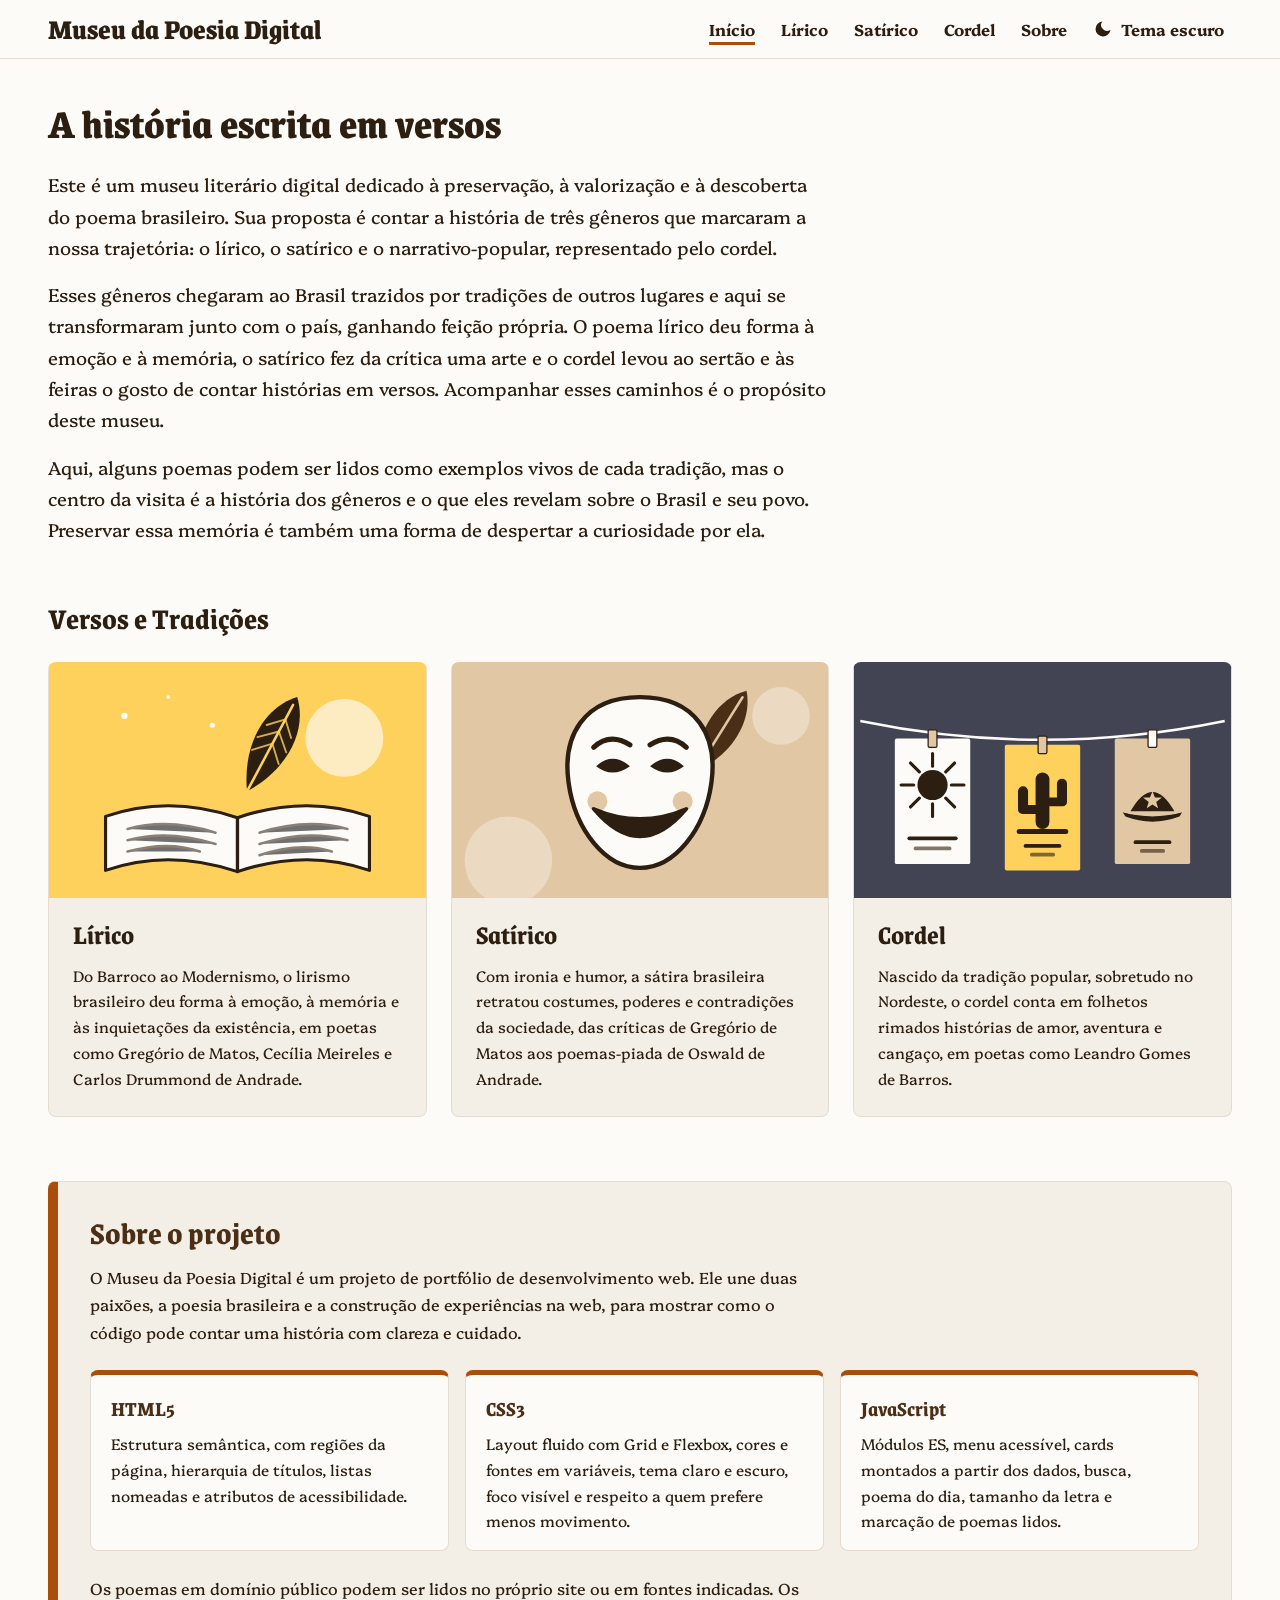
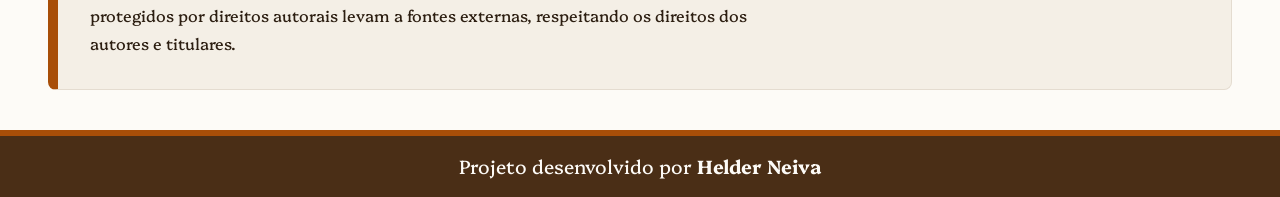
==== commit 5ff73eae: "mayb" ====
--- a/index.html
+++ b/index.html
@@ -3,18 +3,23 @@
 <head>
     <meta charset="UTF-8">
     <meta name="viewport" content="width=device-width, initial-scale=1.0">
-    <title>Museu da Poesia Digital | A história escrita em versos</title>
+    <meta name="color-scheme" content="light dark">
+    <title>A história escrita em versos | Museu da Poesia Digital</title>
     <meta name="description" content="Museu literário digital dedicado ao poema brasileiro: conheça a história dos gêneros lírico, satírico e do cordel e leia poemas de grandes autores.">
     <meta property="og:type" content="website">
     <meta property="og:locale" content="pt_BR">
     <meta property="og:site_name" content="Museu da Poesia Digital">
-    <meta property="og:title" content="Museu da Poesia Digital | A história escrita em versos">
+    <meta property="og:title" content="A história escrita em versos | Museu da Poesia Digital">
     <meta property="og:description" content="Museu literário digital dedicado ao poema brasileiro: conheça a história dos gêneros lírico, satírico e do cordel e leia poemas de grandes autores.">
-    <!-- Para prévia em redes sociais, adicione: <meta property="og:image" content="URL-completa-da-imagem.png"> -->
+    <!-- Ao publicar o site, descomente e preencha com os endereços reais:
+    <link rel="canonical" href="https://SEU-DOMINIO/index.html">
+    <meta property="og:url" content="https://SEU-DOMINIO/index.html">
+    <meta property="og:image" content="https://SEU-DOMINIO/imagens/capa.png"> -->
     <link rel="icon" href="favicon.ico" sizes="32x32">
     <link rel="icon" href="favicon.svg" type="image/svg+xml">
     <link rel="apple-touch-icon" href="apple-touch-icon.png">
     <meta name="theme-color" content="#4A2E16">
+    <link rel="preload" href="fontes/Platypi-VariableFont_wght.ttf" as="font" type="font/ttf" crossorigin>
     <link rel="stylesheet" href="estilos/base.css">
     <link rel="stylesheet" href="estilos/tema.css">
     <link rel="stylesheet" href="estilos/cards.css">
@@ -26,7 +31,7 @@
     <a href="#conteudo" class="skip-link">Ir para o conteúdo principal</a>
 
     <header>
-        <a class="marca" href="index.html" aria-current="page">Museu da Poesia Digital</a>
+        <a class="marca" href="index.html">Museu da Poesia Digital</a>
         <nav class="menu" id="menu-principal" aria-label="Navegação principal">
             <ul role="list">
                 <li><a href="index.html" aria-current="page">Início</a></li>
@@ -84,7 +89,7 @@
             <ul class="tecnologias" role="list">
                 <li><strong>HTML5</strong> Estrutura semântica, com regiões da página, hierarquia de títulos, listas nomeadas e atributos de acessibilidade.</li>
                 <li><strong>CSS3</strong> Layout fluido com Grid e Flexbox, cores e fontes em variáveis, tema claro e escuro, foco visível e respeito a quem prefere menos movimento.</li>
-                <li><strong>JavaScript</strong> Menu acessível, cards montados a partir dos dados, busca, poema do dia, tamanho da letra e marcação de poemas lidos.</li>
+                <li><strong>JavaScript</strong> Módulos ES, menu acessível, cards montados a partir dos dados, busca, poema do dia, tamanho da letra e marcação de poemas lidos.</li>
             </ul>
 
             <p>Os poemas em domínio público podem ser lidos no próprio site ou em fontes indicadas. Os protegidos por direitos autorais levam a fontes externas, respeitando os direitos dos autores e titulares.</p>
@@ -95,9 +100,7 @@
         <p>Projeto desenvolvido por <a href="https://github.com/helderneiva" target="_blank" rel="noopener noreferrer">Helder Neiva<span class="visually-hidden"> (abre em nova aba)</span></a></p>
     </footer>
 
-    <script src="scripts/util.js"></script>
-    <script src="scripts/script.js"></script>
-    <script src="dados/poemas.js"></script>
-    <script src="scripts/cards.js"></script>
+    <script type="module" src="scripts/menu.js"></script>
+    <script type="module" src="scripts/cards.js"></script>
 </body>
 </html>
--- a/estilos/base.css
+++ b/estilos/base.css
@@ -4,12 +4,15 @@
    BASE: fontes, variáveis, tipografia, cabeçalho, menu e rodapé
    ========================================================= */
 
-/* Fontes: o navegador usa o .woff2 quando ele existir e cai para o .ttf.
-   Para reduzir o peso, converta os .ttf em .woff2 e coloque-os em /fontes. */
+/* Fontes: aqui só o .ttf é declarado, para o navegador não pedir um .woff2
+   que pode não existir (isso gerava um erro 404 por fonte).
+   Se você converter os .ttf em .woff2 e colocá-los em /fontes, acrescente
+   a linha do woff2 ANTES da linha do .ttf em cada @font-face:
+     src: url('../fontes/Grenze-VariableFont_wght.woff2') format('woff2'),
+          url('../fontes/Grenze-VariableFont_wght.ttf') format('truetype'); */
 @font-face {
     font-family: 'Grenze';
-    src: url('../fontes/Grenze-VariableFont_wght.woff2') format('woff2'),
-         url('../fontes/Grenze-VariableFont_wght.ttf') format('truetype');
+    src: url('../fontes/Grenze-VariableFont_wght.ttf') format('truetype');
     font-weight: 100 900;
     font-style: normal;
     font-display: swap;
@@ -17,8 +20,7 @@
 
 @font-face {
     font-family: 'Platypi';
-    src: url('../fontes/Platypi-VariableFont_wght.woff2') format('woff2'),
-         url('../fontes/Platypi-VariableFont_wght.ttf') format('truetype');
+    src: url('../fontes/Platypi-VariableFont_wght.ttf') format('truetype');
     font-weight: 100 900;
     font-style: normal;
     font-display: swap;
@@ -48,6 +50,9 @@
     /* Largura máxima do conteúdo e medida de leitura (um só valor para todo o site) */
     --largura-max: 75rem;
     --medida: 65ch;
+
+    /* Tamanho dos títulos de página (h1): fluido, entre o mínimo e o máximo */
+    --tamanho-h1: clamp(2rem, 5vw, 2.6rem);
 
     /* Margem lateral fluida: cresce com a tela e, em telas grandes,
        trava o conteúdo no centro com a largura máxima (sem "saltos" de breakpoint) */
@@ -130,10 +135,11 @@
     font-family: var(--fonte-titulo);
     font-weight: 700;
     line-height: 1.2;
+    text-wrap: balance;
 }
 
 h1 {
-    font-size: 2.6em;
+    font-size: var(--tamanho-h1);
     font-weight: 800;
     margin-bottom: 20px;
 }
@@ -197,11 +203,16 @@
 /* Título da página (h1 dentro do <main>) */
 .titulo-pagina {
     margin-bottom: 28px;
-    font-size: 2.6em;
+    font-size: var(--tamanho-h1);
     color: var(--texto);
 }
 
 /* ---------- Menu ---------- */
+/* margin-left: auto mantém o menu à direita mesmo que ele caia para a segunda linha */
+.menu {
+    margin-left: auto;
+}
+
 .menu ul {
     list-style: none;
     display: flex;
@@ -239,7 +250,7 @@
     text-decoration-color: currentColor;
 }
 
-/* ---------- Botão hambúrguer (criado pelo script.js) ---------- */
+/* ---------- Botão hambúrguer (criado pelo menu.js) ---------- */
 .menu-toggle {
     display: none;
 }
@@ -325,17 +336,10 @@
     outline-color: var(--cor-lirico);
 }
 
-/* ---------- Mobile ---------- */
-@media (max-width: 768px) {
-    .marca {
-        font-size: 1.5em;
-    }
-
-    .titulo-pagina,
-    h1 {
-        font-size: 2em;
-    }
-
+/* ---------- Menu recolhido (hambúrguer) ----------
+   O ponto de quebra do menu é maior (64rem = 1024px) que o do restante do layout,
+   porque marca + cinco links + botão de tema não cabem em uma linha em tablets. */
+@media (max-width: 64rem) {
     .menu-toggle {
         display: inline-flex;
         align-items: center;
@@ -355,6 +359,7 @@
 
     .menu {
         flex-basis: 100%;
+        margin-left: 0;
     }
 
     .menu ul {
@@ -370,6 +375,13 @@
 
     .menu-toggle[aria-expanded="false"] + .menu {
         display: none;
+    }
+}
+
+/* ---------- Mobile ---------- */
+@media (max-width: 48rem) {
+    .marca {
+        font-size: 1.5em;
     }
 
     .app-footer {
--- a/estilos/tema.css
+++ b/estilos/tema.css
@@ -139,7 +139,8 @@
     text-decoration-color: currentColor;
 }
 
-@media (max-width: 768px) {
+/* Mesmo ponto de quebra do menu hambúrguer (64rem), definido em base.css */
+@media (max-width: 64rem) {
     .menu .tema-toggle {
         display: flex;
         width: 100%;
--- a/estilos/cards.css
+++ b/estilos/cards.css
@@ -9,9 +9,10 @@
 .lista-cards {
     list-style: none;
     display: grid;
-    /* auto-fit estica os cards quando a seção tem poucos poemas;
-       min(100%, 300px) evita estouro em telas muito estreitas */
-    grid-template-columns: repeat(auto-fit, minmax(min(100%, 300px), 1fr));
+    /* auto-fill (e não auto-fit) mantém todos os cards com a mesma largura:
+       quando sobra um card na última linha, ele não se estica e fica alinhado
+       com os demais. min(100%, 16rem) evita estouro em telas muito estreitas. */
+    grid-template-columns: repeat(auto-fill, minmax(min(100%, 16rem), 1fr));
     gap: 20px;
 }
 
--- a/estilos/home.css
+++ b/estilos/home.css
@@ -4,8 +4,9 @@
     margin-bottom: 56px;
 }
 
+/* O tamanho do h1 vem da variável --tamanho-h1 (base.css), fluida em todas as telas */
 .apresentacao h1 {
-    font-size: 2.6em;
+    font-size: var(--tamanho-h1);
     margin-bottom: 20px;
 }
 
@@ -24,7 +25,8 @@
 
 .lista-generos {
     display: grid;
-    grid-template-columns: repeat(auto-fit, minmax(280px, 1fr));
+    /* min(100%, 280px) evita estouro em telas muito estreitas */
+    grid-template-columns: repeat(auto-fit, minmax(min(100%, 280px), 1fr));
     gap: 24px;
 }
 
@@ -34,7 +36,7 @@
 .lista-generos .cordel   { --cor-genero: var(--cor-cordel); }
 
 .lista-generos article {
-    position: relative; 
+    position: relative;
     padding: 0 0 24px;
     overflow: hidden;
     background-color: var(--fundo-card);
@@ -109,9 +111,51 @@
     grid-template-columns: minmax(0, 28rem);
 }
 
-.poema-do-dia .card[data-genero="lirico"]   { --cor-genero: var(--cor-lirico); }
-.poema-do-dia .card[data-genero="satirico"] { --cor-genero: var(--cor-satirico); }
-.poema-do-dia .card[data-genero="cordel"]   { --cor-genero: var(--cor-cordel); }
+/* Na home o <body> não tem data-genero, então cada card traz a paleta completa
+   do próprio gênero (cor da borda, fundo do card, texto e cor de destaque).
+   Os valores são os mesmos de tema.css. */
+.poema-do-dia .card[data-genero="lirico"] {
+    --cor-genero: var(--cor-lirico);
+    --texto-genero: #28200C;
+    --genero-claro: #FFEFC8;
+    --genero-escuro: #42330A;
+}
+
+.poema-do-dia .card[data-genero="satirico"] {
+    --cor-genero: var(--cor-satirico);
+    --texto-genero: #2A1F11;
+    --genero-claro: #FEEDD6;
+    --genero-escuro: #463111;
+}
+
+.poema-do-dia .card[data-genero="cordel"] {
+    --cor-genero: var(--cor-cordel);
+    --texto-genero: #FBFBFE;
+    --genero-claro: #ECEFFF;
+    --genero-escuro: #30334F;
+}
+
+/* Mesmos cards no tema escuro */
+:root[data-tema="escuro"] .poema-do-dia .card[data-genero="lirico"] {
+    --cor-genero: #4E3D11;
+    --texto-genero: #E8E4DC;
+    --genero-claro: #201D15;
+    --genero-escuro: #D8BA70;
+}
+
+:root[data-tema="escuro"] .poema-do-dia .card[data-genero="satirico"] {
+    --cor-genero: #4C3D27;
+    --texto-genero: #E9E4DC;
+    --genero-claro: #201C17;
+    --genero-escuro: #DAB787;
+}
+
+:root[data-tema="escuro"] .poema-do-dia .card[data-genero="cordel"] {
+    --cor-genero: #3B3E55;
+    --texto-genero: #E3E4ED;
+    --genero-claro: #1C1C22;
+    --genero-escuro: #B3B9EE;
+}
 
 .sobre {
     padding: 32px;
@@ -133,7 +177,7 @@
 .tecnologias {
     list-style: none;
     display: grid;
-    grid-template-columns: repeat(auto-fit, minmax(220px, 1fr));
+    grid-template-columns: repeat(auto-fit, minmax(min(100%, 220px), 1fr));
     gap: 16px;
     margin: 24px 0;
 }
@@ -155,7 +199,7 @@
     color: var(--genero-escuro);
 }
 
-@media (max-width: 768px) {
+@media (max-width: 48rem) {
     .sobre {
         padding: 20px;
     }
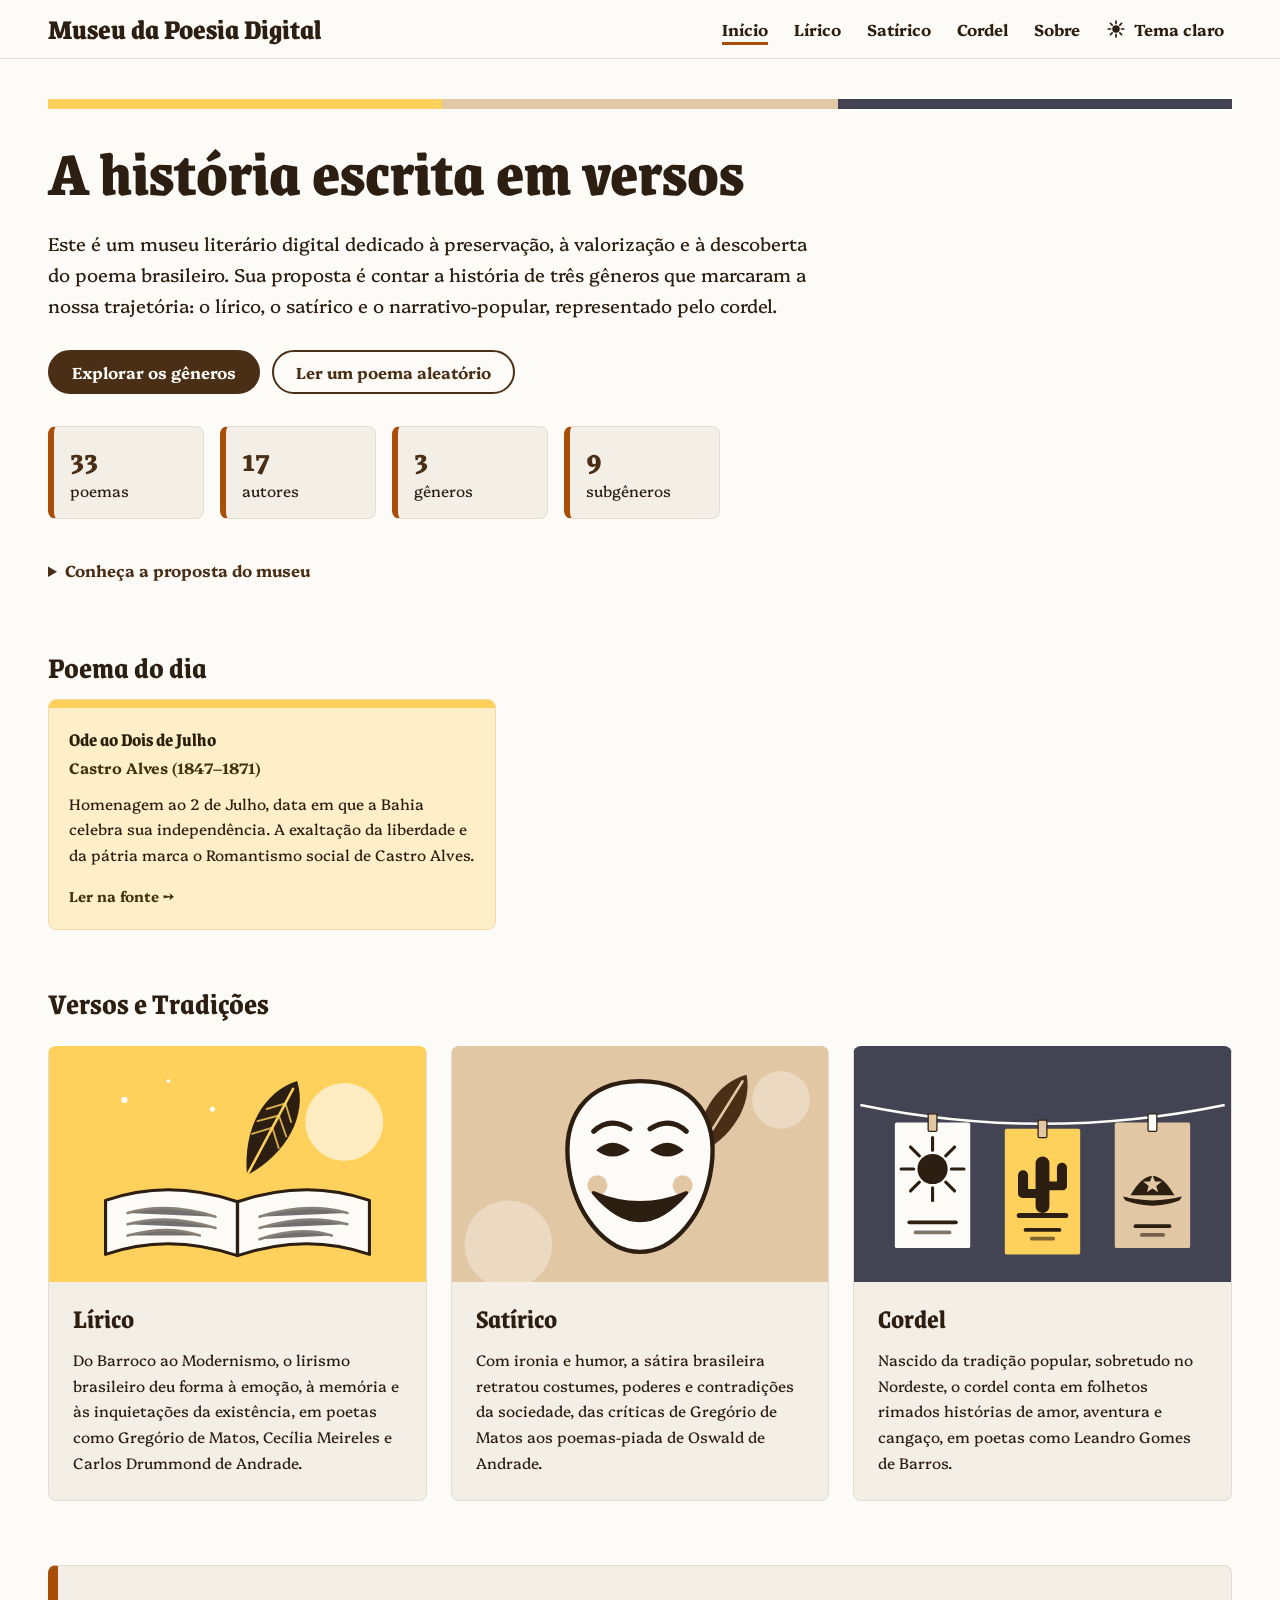
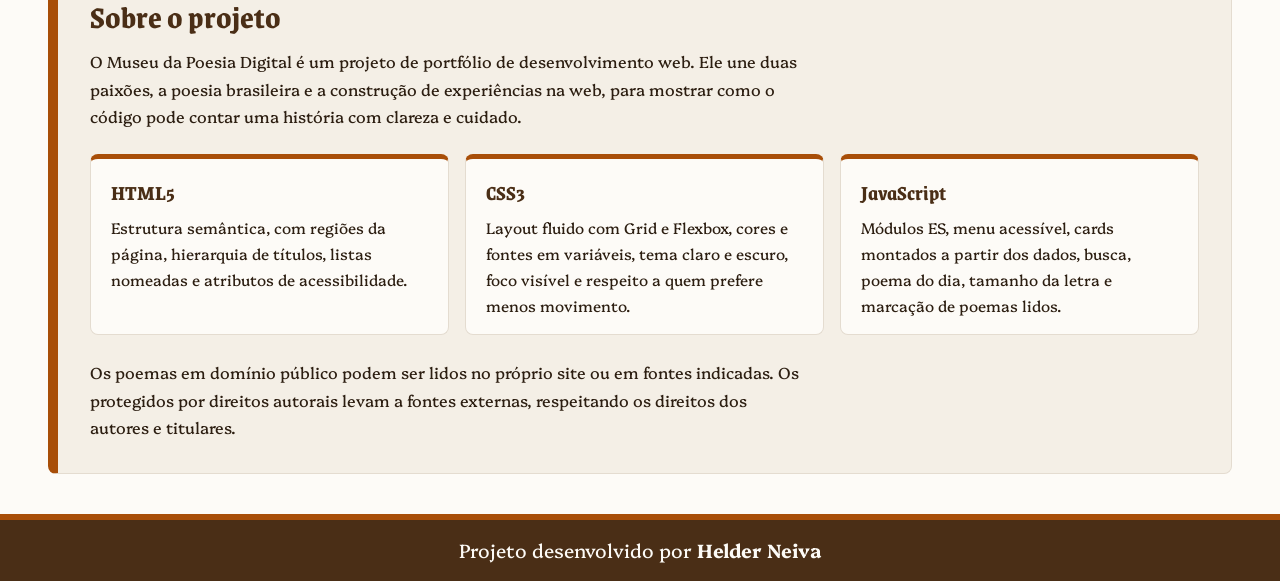
==== commit fc9bd945: "quase" ====
--- a/index.html
+++ b/index.html
@@ -14,12 +14,16 @@
     <!-- Ao publicar o site, descomente e preencha com os endereços reais:
     <link rel="canonical" href="https://SEU-DOMINIO/index.html">
     <meta property="og:url" content="https://SEU-DOMINIO/index.html">
-    <meta property="og:image" content="https://SEU-DOMINIO/imagens/capa.png"> -->
+    <meta property="og:image" content="https://SEU-DOMINIO/imagens/capa.png">
+    <meta name="twitter:card" content="summary_large_image"> -->
     <link rel="icon" href="favicon.ico" sizes="32x32">
     <link rel="icon" href="favicon.svg" type="image/svg+xml">
     <link rel="apple-touch-icon" href="apple-touch-icon.png">
     <meta name="theme-color" content="#4A2E16">
+    <link rel="preload" href="fontes/Grenze-VariableFont_wght.ttf" as="font" type="font/ttf" crossorigin>
     <link rel="preload" href="fontes/Platypi-VariableFont_wght.ttf" as="font" type="font/ttf" crossorigin>
+    <link rel="modulepreload" href="scripts/util.js">
+    <link rel="modulepreload" href="dados/poemas.js">
     <link rel="stylesheet" href="estilos/base.css">
     <link rel="stylesheet" href="estilos/tema.css">
     <link rel="stylesheet" href="estilos/cards.css">
@@ -47,8 +51,19 @@
         <section class="apresentacao" aria-labelledby="apresentacao-titulo">
             <h1 id="apresentacao-titulo">A história escrita em versos</h1>
             <p>Este é um museu literário digital dedicado à preservação, à valorização e à descoberta do poema brasileiro. Sua proposta é contar a história de três gêneros que marcaram a nossa trajetória: o lírico, o satírico e o narrativo-popular, representado pelo cordel.</p>
-            <p>Esses gêneros chegaram ao Brasil trazidos por tradições de outros lugares e aqui se transformaram junto com o país, ganhando feição própria. O poema lírico deu forma à emoção e à memória, o satírico fez da crítica uma arte e o cordel levou ao sertão e às feiras o gosto de contar histórias em versos. Acompanhar esses caminhos é o propósito deste museu.</p>
-            <p>Aqui, alguns poemas podem ser lidos como exemplos vivos de cada tradição, mas o centro da visita é a história dos gêneros e o que eles revelam sobre o Brasil e seu povo. Preservar essa memória é também uma forma de despertar a curiosidade por ela.</p>
+
+            <div class="acoes-hero">
+                <a class="botao" href="#generos">Explorar os gêneros</a>
+                <button type="button" class="botao botao-secundario" id="poema-aleatorio" hidden>Ler um poema aleatório</button>
+            </div>
+
+            <ul class="estatisticas" id="estatisticas" role="list" aria-label="O museu em números" hidden></ul>
+
+            <details class="saiba-mais">
+                <summary>Conheça a proposta do museu</summary>
+                <p>Esses gêneros chegaram ao Brasil trazidos por tradições de outros lugares e aqui se transformaram junto com o país, ganhando feição própria. O poema lírico deu forma à emoção e à memória, o satírico fez da crítica uma arte e o cordel levou ao sertão e às feiras o gosto de contar histórias em versos. Acompanhar esses caminhos é o propósito deste museu.</p>
+                <p>Aqui, alguns poemas podem ser lidos como exemplos vivos de cada tradição, mas o centro da visita é a história dos gêneros e o que eles revelam sobre o Brasil e seu povo. Preservar essa memória é também uma forma de despertar a curiosidade por ela.</p>
+            </details>
         </section>
 
         <section class="poema-do-dia" id="poema-do-dia" aria-labelledby="poema-do-dia-titulo" hidden>
@@ -56,7 +71,7 @@
             <ul class="lista-cards" role="list"></ul>
         </section>
 
-        <section class="generos" aria-labelledby="generos-titulo">
+        <section class="generos" id="generos" aria-labelledby="generos-titulo">
             <h2 id="generos-titulo">Versos e Tradições</h2>
 
             <div class="lista-generos">
--- a/estilos/base.css
+++ b/estilos/base.css
@@ -398,4 +398,27 @@
         transition: none !important;
         animation: none !important;
     }
+}
+
+/* ---------- Modo de alto contraste do sistema (forced-colors) ----------
+   O ícone do hambúrguer é feito só com background-color, que o Windows
+   sobrescreve neste modo. Usar uma cor do sistema garante que ele apareça. */
+@media (forced-colors: active) {
+    .menu-toggle-icone,
+    .menu-toggle-icone::before,
+    .menu-toggle-icone::after {
+        background-color: ButtonText;
+    }
+
+    .menu-toggle[aria-expanded="true"] .menu-toggle-icone {
+        background-color: transparent;
+    }
+}
+
+/* ---------- Transição suave entre páginas (View Transitions) ----------
+   Só para quem não pediu menos movimento; navegadores sem suporte ignoram. */
+@media (prefers-reduced-motion: no-preference) {
+    @view-transition {
+        navigation: auto;
+    }
 }
--- a/estilos/tema.css
+++ b/estilos/tema.css
@@ -3,8 +3,9 @@
 /* =========================================================
    TEMA: cores por gênero (claro) + tema escuro + botão de tema
    Usado por: index.html, páginas de gênero, poema.html e 404.html
-   A paleta do gênero vem de <body data-genero="lirico|satirico|cordel">
-   (nas páginas de gênero, no HTML; em poema.html, definido por poema-pagina.js).
+   A paleta do gênero vem de data-genero="lirico|satirico|cordel" em QUALQUER elemento:
+   no <body> das páginas de gênero (no HTML; em poema.html, definido por poema-pagina.js)
+   e nos cards de poema (criados por util.js), inclusive o "poema do dia" da home.
    O tema escuro é ativado por <html data-tema="escuro"> (scripts/tema.js)
    ========================================================= */
 
@@ -19,7 +20,7 @@
     --sublinhado-menu: var(--destaque);
 }
 
-body[data-genero="lirico"] {
+[data-genero="lirico"] {
     /* Paleta Lírico: matiz 88° da --cor-lirico, no molde do :root (mesmas luminosidades) */
     --fundo-principal: #FFFBF3;
     --texto: #28200C;
@@ -39,7 +40,7 @@
     --sublinhado-menu: var(--genero-escuro);
 }
 
-body[data-genero="satirico"] {
+[data-genero="satirico"] {
     /* Paleta Sátira: matiz 75° da --cor-satirico, no molde do :root (mesmas luminosidades) */
     --fundo-principal: #FFFBF6;
     --texto: #2A1F11;
@@ -59,7 +60,7 @@
     --sublinhado-menu: var(--genero-escuro);
 }
 
-body[data-genero="cordel"] {
+[data-genero="cordel"] {
     /* Paleta Cordel: matiz 279° da --cor-cordel, no molde do :root (mesmas luminosidades) */
     --fundo-principal: #FBFBFE;
     --texto: #1E2030;
@@ -127,18 +128,6 @@
     fill: currentColor;
 }
 
-/* Tema escuro ligado: sublinhado igual ao do item de menu da página atual */
-.menu .tema-toggle[aria-pressed="true"] .tema-toggle-texto {
-    text-decoration: underline;
-    text-decoration-color: var(--sublinhado-menu);
-    text-decoration-thickness: 3px;
-    text-underline-offset: 6px;
-}
-
-.menu .tema-toggle[aria-pressed="true"]:hover .tema-toggle-texto {
-    text-decoration-color: currentColor;
-}
-
 /* Mesmo ponto de quebra do menu hambúrguer (64rem), definido em base.css */
 @media (max-width: 64rem) {
     .menu .tema-toggle {
@@ -187,7 +176,7 @@
     --faixa: 1px solid var(--borda);
 }
 
-:root[data-tema="escuro"] body[data-genero="lirico"] {
+:root[data-tema="escuro"] [data-genero="lirico"] {
     /* Lírico (base --cor-lirico #FED15C): matiz 88° (OKLCH) da cor-base */
     --fundo-principal: #16140D;
     --texto: #E8E4DC;
@@ -205,7 +194,7 @@
     --faixa: 8px solid var(--destaque);
 }
 
-:root[data-tema="escuro"] body[data-genero="satirico"] {
+:root[data-tema="escuro"] [data-genero="satirico"] {
     /* Sátira (base --cor-satirico #E1C7A4): matiz 75° (OKLCH) da cor-base */
     --fundo-principal: #16130F;
     --texto: #E9E4DC;
@@ -223,7 +212,7 @@
     --faixa: 8px solid var(--destaque);
 }
 
-:root[data-tema="escuro"] body[data-genero="cordel"] {
+:root[data-tema="escuro"] [data-genero="cordel"] {
     /* Cordel (base --cor-cordel #424453): matiz 279° (OKLCH) da cor-base */
     --fundo-principal: #131318;
     --texto: #E3E4ED;
--- a/estilos/cards.css
+++ b/estilos/cards.css
@@ -20,12 +20,26 @@
     position: relative; /* referência do link esticado */
     display: flex;
     flex-direction: column;
-    padding: 20px;
+    padding: 28px 20px 20px; /* 8px a mais no topo: espaço da faixa colorida */
+    overflow: hidden; /* a faixa colorida acompanha o canto arredondado, sem "rebarba" */
+    /* Folga no topo quando o card sobe para o alto da tela (Tab). Somada ao scroll-padding
+       da página, deixa visível o título "Odes para ler:" que fica logo acima do primeiro card,
+       sem ficar escondido atrás da barra fixa de subgêneros. */
+    scroll-margin-top: 3.5rem;
     background-color: var(--genero-claro);
     border: 1px solid var(--borda);
-    border-top: 8px solid var(--cor-genero);
     border-radius: var(--raio);
     transition: box-shadow 0.2s ease, transform 0.2s ease;
+}
+
+/* Faixa colorida do gênero: um pseudo-elemento dentro da borda, em vez de border-top.
+   Uma borda grossa em cima com bordas finas dos lados deixa os cantos recortados. */
+.card::before {
+    content: "";
+    position: absolute;
+    inset: 0 0 auto 0;
+    height: 8px;
+    background-color: var(--cor-genero);
 }
 
 .card:hover {
@@ -61,14 +75,18 @@
     inset: 0;
 }
 
-/* O contorno só aparece no foco por teclado, não no clique do mouse */
-.card:has(a:focus-visible) {
-    outline: 3px solid var(--genero-escuro);
-    outline-offset: 4px;
-}
+/* O contorno só aparece no foco por teclado, não no clique do mouse.
+   O @supports garante que o outline do link só é removido quando o navegador
+   entende :has(). Sem isso, navegadores antigos ficariam sem indicador de foco. */
+@supports selector(:has(*)) {
+    .card:has(a:focus-visible) {
+        outline: 3px solid var(--genero-escuro);
+        outline-offset: 4px;
+    }
 
-.card h3 a:focus-visible {
-    outline: none;
+    .card h3 a:focus-visible {
+        outline: none;
+    }
 }
 
 .card .autor {
@@ -121,4 +139,39 @@
 
 .selo-lido {
     color: var(--genero-escuro);
+}
+
+/* ---------- Botões (home e páginas de gênero) ---------- */
+.botao {
+    display: inline-flex;
+    align-items: center;
+    justify-content: center;
+    min-height: 44px;
+    padding: 10px 22px;
+    background-color: var(--genero-escuro);
+    color: var(--fundo-principal);
+    border: 2px solid var(--genero-escuro);
+    border-radius: 999px;
+    font-family: var(--fonte-texto);
+    font-size: 1em;
+    font-weight: 700;
+    line-height: 1.3;
+    text-decoration: none;
+    cursor: pointer;
+    transition: color 0.2s ease, background-color 0.2s ease;
+}
+
+.botao:hover {
+    background-color: transparent;
+    color: var(--genero-escuro);
+}
+
+.botao-secundario {
+    background-color: transparent;
+    color: var(--genero-escuro);
+}
+
+.botao-secundario:hover {
+    background-color: var(--genero-escuro);
+    color: var(--fundo-principal);
 }
--- a/estilos/home.css
+++ b/estilos/home.css
@@ -2,17 +2,93 @@
 
 .apresentacao {
     margin-bottom: 56px;
-}
-
-/* O tamanho do h1 vem da variável --tamanho-h1 (base.css), fluida em todas as telas */
+    padding-top: 28px;
+    /* Faixa com as três cores dos gêneros: lírico, satírico e cordel */
+    border-top: 10px solid;
+    border-image: linear-gradient(90deg,
+        var(--cor-lirico) 0 33.33%,
+        var(--cor-satirico) 33.33% 66.66%,
+        var(--cor-cordel) 66.66% 100%) 1;
+}
+
 .apresentacao h1 {
-    font-size: var(--tamanho-h1);
     margin-bottom: 20px;
+    font-size: clamp(2.4rem, 7vw, 4rem);
+    line-height: 1.1;
 }
 
 .apresentacao p {
     max-width: var(--medida);
     font-size: 1.15em;
+}
+
+/* Uma única entrada suave do título, só para quem não pediu menos movimento */
+@media (prefers-reduced-motion: no-preference) {
+    .apresentacao h1 {
+        animation: surgir 0.7s ease-out both;
+    }
+
+    @keyframes surgir {
+        from {
+            opacity: 0;
+            transform: translateY(12px);
+        }
+        to {
+            opacity: 1;
+            transform: none;
+        }
+    }
+}
+
+.acoes-hero {
+    display: flex;
+    flex-wrap: wrap;
+    gap: 12px;
+    margin-top: 28px;
+}
+
+/* Números do museu (montados pelo cards.js a partir de dados/poemas.js) */
+.estatisticas {
+    list-style: none;
+    display: grid;
+    grid-template-columns: repeat(auto-fit, minmax(min(100%, 9rem), 1fr));
+    gap: 16px;
+    max-width: 42rem;
+    margin-top: 32px;
+}
+
+.estatisticas li {
+    padding: 14px 16px;
+    background-color: var(--fundo-card);
+    border: 1px solid var(--borda);
+    border-left: 6px solid var(--destaque);
+    border-radius: var(--raio);
+    font-size: 0.95em;
+}
+
+.estatisticas strong {
+    display: block;
+    font-family: var(--fonte-titulo);
+    font-size: 2.2em;
+    line-height: 1.1;
+    color: var(--genero-escuro);
+}
+
+/* Parágrafos extras da apresentação, recolhidos para a home ficar mais leve */
+.saiba-mais {
+    max-width: var(--medida);
+    margin-top: 28px;
+}
+
+.saiba-mais summary {
+    padding: 10px 0;
+    font-weight: 700;
+    color: var(--genero-escuro);
+    cursor: pointer;
+}
+
+.saiba-mais p {
+    margin-top: 12px;
 }
 
 .generos {
@@ -88,14 +164,17 @@
     inset: 0;
 }
 
-/* O contorno só aparece no foco por teclado, não no clique do mouse */
-.lista-generos article:has(a:focus-visible) {
-    outline: 3px solid var(--foco);
-    outline-offset: 4px;
-}
-
-.lista-generos h3 a:focus-visible {
-    outline: none;
+/* O contorno só aparece no foco por teclado, não no clique do mouse.
+   @supports: só remove o outline do link se o navegador entender :has(). */
+@supports selector(:has(*)) {
+    .lista-generos article:has(a:focus-visible) {
+        outline: 3px solid var(--foco);
+        outline-offset: 4px;
+    }
+
+    .lista-generos h3 a:focus-visible {
+        outline: none;
+    }
 }
 
 .lista-generos p {
@@ -111,51 +190,9 @@
     grid-template-columns: minmax(0, 28rem);
 }
 
-/* Na home o <body> não tem data-genero, então cada card traz a paleta completa
-   do próprio gênero (cor da borda, fundo do card, texto e cor de destaque).
-   Os valores são os mesmos de tema.css. */
-.poema-do-dia .card[data-genero="lirico"] {
-    --cor-genero: var(--cor-lirico);
-    --texto-genero: #28200C;
-    --genero-claro: #FFEFC8;
-    --genero-escuro: #42330A;
-}
-
-.poema-do-dia .card[data-genero="satirico"] {
-    --cor-genero: var(--cor-satirico);
-    --texto-genero: #2A1F11;
-    --genero-claro: #FEEDD6;
-    --genero-escuro: #463111;
-}
-
-.poema-do-dia .card[data-genero="cordel"] {
-    --cor-genero: var(--cor-cordel);
-    --texto-genero: #FBFBFE;
-    --genero-claro: #ECEFFF;
-    --genero-escuro: #30334F;
-}
-
-/* Mesmos cards no tema escuro */
-:root[data-tema="escuro"] .poema-do-dia .card[data-genero="lirico"] {
-    --cor-genero: #4E3D11;
-    --texto-genero: #E8E4DC;
-    --genero-claro: #201D15;
-    --genero-escuro: #D8BA70;
-}
-
-:root[data-tema="escuro"] .poema-do-dia .card[data-genero="satirico"] {
-    --cor-genero: #4C3D27;
-    --texto-genero: #E9E4DC;
-    --genero-claro: #201C17;
-    --genero-escuro: #DAB787;
-}
-
-:root[data-tema="escuro"] .poema-do-dia .card[data-genero="cordel"] {
-    --cor-genero: #3B3E55;
-    --texto-genero: #E3E4ED;
-    --genero-claro: #1C1C22;
-    --genero-escuro: #B3B9EE;
-}
+/* As paletas de cada gênero (claro e escuro) agora ficam só em tema.css e valem para
+   qualquer elemento com data-genero. Por isso o card do poema do dia herda a paleta
+   do próprio gênero sem precisar repeti-la aqui. */
 
 .sobre {
     padding: 32px;
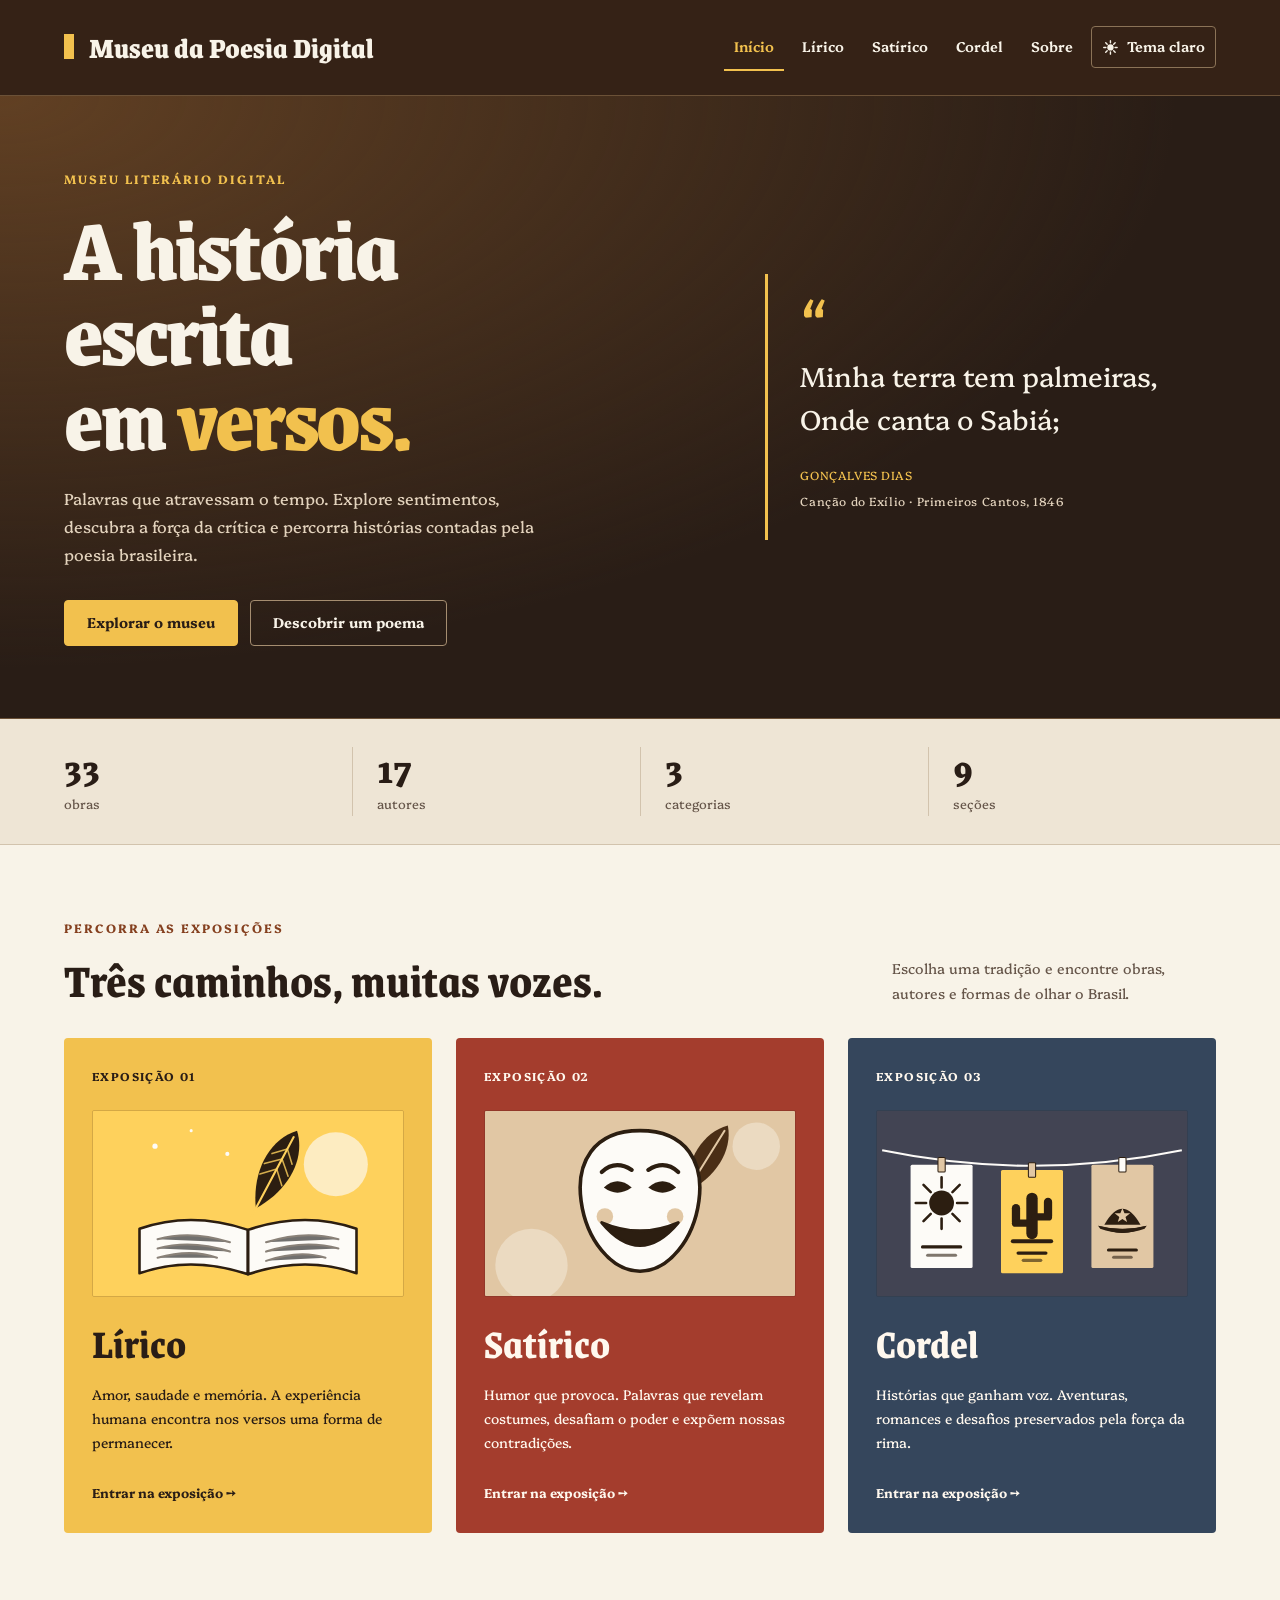
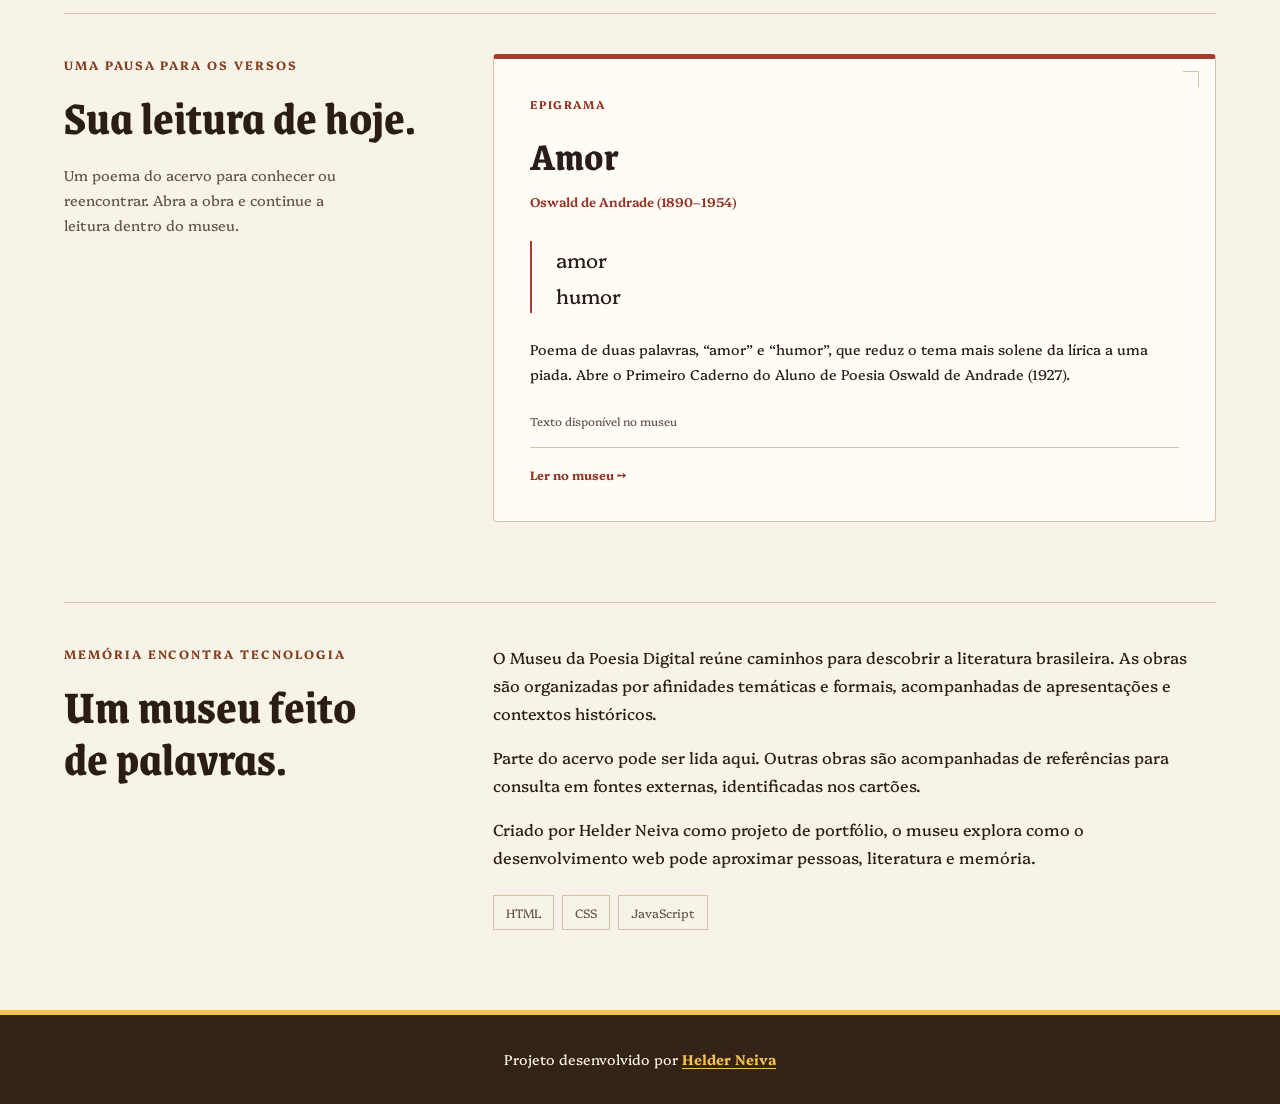
==== commit 653f85d3: "finish" ====
--- a/index.html
+++ b/index.html
@@ -4,115 +4,314 @@
     <meta charset="UTF-8">
     <meta name="viewport" content="width=device-width, initial-scale=1.0">
     <meta name="color-scheme" content="light dark">
-    <title>A história escrita em versos | Museu da Poesia Digital</title>
-    <meta name="description" content="Museu literário digital dedicado ao poema brasileiro: conheça a história dos gêneros lírico, satírico e do cordel e leia poemas de grandes autores.">
+
+    <title>Museu da Poesia Digital | A história escrita em versos</title>
+
+    <meta
+        name="description"
+        content="Explore a poesia brasileira em um museu digital: descubra tradições líricas, sátiras e histórias de cordel, conheça autores e leia poemas."
+    >
+
     <meta property="og:type" content="website">
     <meta property="og:locale" content="pt_BR">
     <meta property="og:site_name" content="Museu da Poesia Digital">
-    <meta property="og:title" content="A história escrita em versos | Museu da Poesia Digital">
-    <meta property="og:description" content="Museu literário digital dedicado ao poema brasileiro: conheça a história dos gêneros lírico, satírico e do cordel e leia poemas de grandes autores.">
-    <!-- Ao publicar o site, descomente e preencha com os endereços reais:
-    <link rel="canonical" href="https://SEU-DOMINIO/index.html">
-    <meta property="og:url" content="https://SEU-DOMINIO/index.html">
-    <meta property="og:image" content="https://SEU-DOMINIO/imagens/capa.png">
-    <meta name="twitter:card" content="summary_large_image"> -->
+    <meta
+        property="og:title"
+        content="Museu da Poesia Digital | A história escrita em versos"
+    >
+    <meta
+        property="og:description"
+        content="Três caminhos para descobrir a poesia brasileira: Lírico, Satírico e Cordel."
+    >
+
+    <meta name="theme-color" content="#352216">
+
     <link rel="icon" href="favicon.ico" sizes="32x32">
     <link rel="icon" href="favicon.svg" type="image/svg+xml">
     <link rel="apple-touch-icon" href="apple-touch-icon.png">
-    <meta name="theme-color" content="#4A2E16">
-    <link rel="preload" href="fontes/Grenze-VariableFont_wght.ttf" as="font" type="font/ttf" crossorigin>
-    <link rel="preload" href="fontes/Platypi-VariableFont_wght.ttf" as="font" type="font/ttf" crossorigin>
+
+    <link
+        rel="preload"
+        href="fontes/Grenze-VariableFont_wght.ttf"
+        as="font"
+        type="font/ttf"
+        crossorigin
+    >
+    <link
+        rel="preload"
+        href="fontes/Platypi-VariableFont_wght.ttf"
+        as="font"
+        type="font/ttf"
+        crossorigin
+    >
+
     <link rel="modulepreload" href="scripts/util.js">
     <link rel="modulepreload" href="dados/poemas.js">
+
     <link rel="stylesheet" href="estilos/base.css">
     <link rel="stylesheet" href="estilos/tema.css">
     <link rel="stylesheet" href="estilos/cards.css">
     <link rel="stylesheet" href="estilos/home.css">
+
     <script src="scripts/tema.js"></script>
 </head>
 <body>
-
-    <a href="#conteudo" class="skip-link">Ir para o conteúdo principal</a>
+    <a class="skip-link" href="#conteudo">
+        Ir para o conteúdo principal
+    </a>
 
     <header>
-        <a class="marca" href="index.html">Museu da Poesia Digital</a>
-        <nav class="menu" id="menu-principal" aria-label="Navegação principal">
+        <a class="marca" href="index.html">
+            Museu da Poesia Digital
+        </a>
+
+        <nav
+            class="menu"
+            id="menu-principal"
+            aria-label="Navegação principal"
+        >
             <ul role="list">
-                <li><a href="index.html" aria-current="page">Início</a></li>
+                <li>
+                    <a href="index.html" aria-current="page">Início</a>
+                </li>
                 <li><a href="lirico.html">Lírico</a></li>
                 <li><a href="satirico.html">Satírico</a></li>
                 <li><a href="cordel.html">Cordel</a></li>
-                <li><a href="index.html#sobre">Sobre</a></li>
+                <li><a href="#sobre">Sobre</a></li>
             </ul>
         </nav>
     </header>
 
     <main id="conteudo">
-        <section class="apresentacao" aria-labelledby="apresentacao-titulo">
-            <h1 id="apresentacao-titulo">A história escrita em versos</h1>
-            <p>Este é um museu literário digital dedicado à preservação, à valorização e à descoberta do poema brasileiro. Sua proposta é contar a história de três gêneros que marcaram a nossa trajetória: o lírico, o satírico e o narrativo-popular, representado pelo cordel.</p>
-
-            <div class="acoes-hero">
-                <a class="botao" href="#generos">Explorar os gêneros</a>
-                <button type="button" class="botao botao-secundario" id="poema-aleatorio" hidden>Ler um poema aleatório</button>
-            </div>
-
-            <ul class="estatisticas" id="estatisticas" role="list" aria-label="O museu em números" hidden></ul>
-
-            <details class="saiba-mais">
-                <summary>Conheça a proposta do museu</summary>
-                <p>Esses gêneros chegaram ao Brasil trazidos por tradições de outros lugares e aqui se transformaram junto com o país, ganhando feição própria. O poema lírico deu forma à emoção e à memória, o satírico fez da crítica uma arte e o cordel levou ao sertão e às feiras o gosto de contar histórias em versos. Acompanhar esses caminhos é o propósito deste museu.</p>
-                <p>Aqui, alguns poemas podem ser lidos como exemplos vivos de cada tradição, mas o centro da visita é a história dos gêneros e o que eles revelam sobre o Brasil e seu povo. Preservar essa memória é também uma forma de despertar a curiosidade por ela.</p>
-            </details>
+        <section
+            class="apresentacao"
+            aria-labelledby="apresentacao-titulo"
+        >
+            <div class="hero-texto">
+                <p class="sobretitulo">Museu literário digital</p>
+
+                <h1 id="apresentacao-titulo">
+                    A história escrita em <span>versos.</span>
+                </h1>
+
+                <p class="hero-descricao">
+                    Palavras que atravessam o tempo. Explore sentimentos,
+                    descubra a força da crítica e percorra histórias
+                    contadas pela poesia brasileira.
+                </p>
+
+                <div class="acoes-hero">
+                    <a class="botao" href="#generos">
+                        Explorar o museu
+                    </a>
+
+                    <button
+                        class="botao botao-secundario"
+                        id="poema-aleatorio"
+                        type="button"
+                        hidden
+                    >
+                        Descobrir um poema
+                    </button>
+                </div>
+            </div>
+
+            <figure class="hero-citacao">
+                <blockquote>
+                    <p>
+                        Minha terra tem palmeiras,<br>
+                        Onde canta o Sabiá;
+                    </p>
+                </blockquote>
+
+                <figcaption>
+                    GONÇALVES DIAS
+                    <cite>Canção do Exílio · Primeiros Cantos, 1846</cite>
+                </figcaption>
+            </figure>
         </section>
 
-        <section class="poema-do-dia" id="poema-do-dia" aria-labelledby="poema-do-dia-titulo" hidden>
-            <h2 id="poema-do-dia-titulo">Poema do dia</h2>
+        <ul
+            class="estatisticas"
+            id="estatisticas"
+            role="list"
+            aria-label="O acervo em números"
+            hidden
+        ></ul>
+
+        <section
+            class="generos"
+            id="generos"
+            aria-labelledby="generos-titulo"
+        >
+            <div class="cabecalho-secao">
+                <div>
+                    <p class="sobretitulo">Percorra as exposições</p>
+                    <h2 id="generos-titulo">Três caminhos, muitas vozes.</h2>
+                </div>
+
+                <p>
+                    Escolha uma tradição e encontre obras,
+                    autores e formas de olhar o Brasil.
+                </p>
+            </div>
+
+            <div class="lista-generos">
+                <article class="lirico">
+                    <p class="numero-sala">Exposição 01</p>
+
+                    <img
+                        src="imagens/lirico.svg"
+                        alt=""
+                        width="600"
+                        height="360"
+                        loading="lazy"
+                    >
+
+                    <h3><a href="lirico.html">Lírico</a></h3>
+
+                    <p>
+                        Amor, saudade e memória. A experiência humana
+                        encontra nos versos uma forma de permanecer.
+                    </p>
+
+                    <span class="entrada-sala" aria-hidden="true">
+                        Entrar na exposição →
+                    </span>
+                </article>
+
+                <article class="satirico">
+                    <p class="numero-sala">Exposição 02</p>
+
+                    <img
+                        src="imagens/satirico.svg"
+                        alt=""
+                        width="600"
+                        height="360"
+                        loading="lazy"
+                    >
+
+                    <h3><a href="satirico.html">Satírico</a></h3>
+
+                    <p>
+                        Humor que provoca. Palavras que revelam costumes,
+                        desafiam o poder e expõem nossas contradições.
+                    </p>
+
+                    <span class="entrada-sala" aria-hidden="true">
+                        Entrar na exposição →
+                    </span>
+                </article>
+
+                <article class="cordel">
+                    <p class="numero-sala">Exposição 03</p>
+
+                    <img
+                        src="imagens/cordel.svg"
+                        alt=""
+                        width="600"
+                        height="360"
+                        loading="lazy"
+                    >
+
+                    <h3><a href="cordel.html">Cordel</a></h3>
+
+                    <p>
+                        Histórias que ganham voz. Aventuras, romances
+                        e desafios preservados pela força da rima.
+                    </p>
+
+                    <span class="entrada-sala" aria-hidden="true">
+                        Entrar na exposição →
+                    </span>
+                </article>
+            </div>
+        </section>
+
+        <section
+            class="poema-do-dia"
+            id="poema-do-dia"
+            aria-labelledby="poema-do-dia-titulo"
+            hidden
+        >
+            <div class="destaque-intro">
+                <p class="sobretitulo">Uma pausa para os versos</p>
+
+                <h2 id="poema-do-dia-titulo">Sua leitura de hoje.</h2>
+
+                <p>
+                    Um poema do acervo para conhecer ou reencontrar.
+                    Abra a obra e continue a leitura dentro do museu.
+                </p>
+            </div>
+
             <ul class="lista-cards" role="list"></ul>
         </section>
 
-        <section class="generos" id="generos" aria-labelledby="generos-titulo">
-            <h2 id="generos-titulo">Versos e Tradições</h2>
-
-            <div class="lista-generos">
-
-                <article class="lirico">
-                    <img src="imagens/lirico.svg" alt="" width="600" height="360" loading="lazy">
-                    <h3><a href="lirico.html">Lírico</a></h3>
-                    <p>Do Barroco ao Modernismo, o lirismo brasileiro deu forma à emoção, à memória e às inquietações da existência, em poetas como Gregório de Matos, Cecília Meireles e Carlos Drummond de Andrade.</p>
-                </article>
-
-                <article class="satirico">
-                    <img src="imagens/satirico.svg" alt="" width="600" height="360" loading="lazy">
-                    <h3><a href="satirico.html">Satírico</a></h3>
-                    <p>Com ironia e humor, a sátira brasileira retratou costumes, poderes e contradições da sociedade, das críticas de Gregório de Matos aos poemas-piada de Oswald de Andrade.</p>
-                </article>
-
-                <article class="cordel">
-                    <img src="imagens/cordel.svg" alt="" width="600" height="360" loading="lazy">
-                    <h3><a href="cordel.html">Cordel</a></h3>
-                    <p>Nascido da tradição popular, sobretudo no Nordeste, o cordel conta em folhetos rimados histórias de amor, aventura e cangaço, em poetas como Leandro Gomes de Barros.</p>
-                </article>
-
+        <section
+            class="sobre"
+            id="sobre"
+            aria-labelledby="sobre-titulo"
+        >
+            <div>
+                <p class="sobretitulo">Memória encontra tecnologia</p>
+                <h2 id="sobre-titulo">Um museu feito de palavras.</h2>
+            </div>
+
+            <div class="sobre-texto">
+                <p>
+                    O Museu da Poesia Digital reúne caminhos para
+                    descobrir a literatura brasileira. As obras são
+                    organizadas por afinidades temáticas e formais,
+                    acompanhadas de apresentações e contextos históricos.
+                </p>
+
+                <p>
+                    Parte do acervo pode ser lida aqui. Outras obras
+                    são acompanhadas de referências para consulta
+                    em fontes externas, identificadas nos cartões.
+                </p>
+
+                <p>
+                    Criado por Helder Neiva como projeto de portfólio,
+                    o museu explora como o desenvolvimento web pode
+                    aproximar pessoas, literatura e memória.
+                </p>
+
+                <ul
+                    class="tecnologias"
+                    role="list"
+                    aria-label="Tecnologias utilizadas"
+                >
+                    <li>HTML</li>
+                    <li>CSS</li>
+                    <li>JavaScript</li>
+                </ul>
             </div>
         </section>
 
-        <section class="sobre" id="sobre" aria-labelledby="sobre-titulo">
-            <h2 id="sobre-titulo">Sobre o projeto</h2>
-            <p>O Museu da Poesia Digital é um projeto de portfólio de desenvolvimento web. Ele une duas paixões, a poesia brasileira e a construção de experiências na web, para mostrar como o código pode contar uma história com clareza e cuidado.</p>
-
-            <ul class="tecnologias" role="list">
-                <li><strong>HTML5</strong> Estrutura semântica, com regiões da página, hierarquia de títulos, listas nomeadas e atributos de acessibilidade.</li>
-                <li><strong>CSS3</strong> Layout fluido com Grid e Flexbox, cores e fontes em variáveis, tema claro e escuro, foco visível e respeito a quem prefere menos movimento.</li>
-                <li><strong>JavaScript</strong> Módulos ES, menu acessível, cards montados a partir dos dados, busca, poema do dia, tamanho da letra e marcação de poemas lidos.</li>
-            </ul>
-
-            <p>Os poemas em domínio público podem ser lidos no próprio site ou em fontes indicadas. Os protegidos por direitos autorais levam a fontes externas, respeitando os direitos dos autores e titulares.</p>
-        </section>
+        <noscript>
+            <p>
+                Ative o JavaScript para carregar os cartões das obras
+                e utilizar os recursos interativos do museu.
+            </p>
+        </noscript>
     </main>
 
     <footer class="app-footer">
-        <p>Projeto desenvolvido por <a href="https://github.com/helderneiva" target="_blank" rel="noopener noreferrer">Helder Neiva<span class="visually-hidden"> (abre em nova aba)</span></a></p>
+        <p>
+            Projeto desenvolvido por
+            <a
+                href="https://github.com/helderneiva"
+                target="_blank"
+                rel="noopener noreferrer"
+            >
+                Helder Neiva
+                <span class="visually-hidden">
+                    (abre em nova aba)
+                </span>
+            </a>
+        </p>
     </footer>
 
     <script type="module" src="scripts/menu.js"></script>
--- a/estilos/base.css
+++ b/estilos/base.css
@@ -1,86 +1,175 @@
 @charset "UTF-8";
 
-/* =========================================================
-   BASE: fontes, variáveis, tipografia, cabeçalho, menu e rodapé
-   ========================================================= */
-
-/* Fontes: aqui só o .ttf é declarado, para o navegador não pedir um .woff2
-   que pode não existir (isso gerava um erro 404 por fonte).
-   Se você converter os .ttf em .woff2 e colocá-los em /fontes, acrescente
-   a linha do woff2 ANTES da linha do .ttf em cada @font-face:
-     src: url('../fontes/Grenze-VariableFont_wght.woff2') format('woff2'),
-          url('../fontes/Grenze-VariableFont_wght.ttf') format('truetype'); */
 @font-face {
-    font-family: 'Grenze';
-    src: url('../fontes/Grenze-VariableFont_wght.ttf') format('truetype');
+    font-family: "Grenze";
+    src: url("../fontes/Grenze-VariableFont_wght.ttf") format("truetype");
     font-weight: 100 900;
     font-style: normal;
     font-display: swap;
 }
 
 @font-face {
-    font-family: 'Platypi';
-    src: url('../fontes/Platypi-VariableFont_wght.ttf') format('truetype');
-    font-weight: 100 900;
+    font-family: "Platypi";
+    src: url("../fontes/Platypi-VariableFont_wght.ttf") format("truetype");
+    font-weight: 300 800;
     font-style: normal;
     font-display: swap;
 }
 
 :root {
-    --fonte-titulo: 'Grenze', Georgia, serif;
-    --fonte-texto: 'Platypi', Georgia, serif;
-
-    --fundo-principal: #FDFBF7;
-    --texto: #2C1E11;
-    --fundo-card: #F4EFE6;
-    --texto-inverso: #FDFBF7;
-    --destaque: #A84E08;
-    --destaque-inverso: #4A2E16;
-
-    --borda: #E4DCD0;
-    --foco: #A84E08;
-
-    --cor-lirico: #FED15C;
-    --cor-satirico: #E1C7A4;
-    --cor-cordel: #424453;
-    --cor-home: #A84E08;
-
-    --raio: 8px;
-
-    /* Largura máxima do conteúdo e medida de leitura (um só valor para todo o site) */
-    --largura-max: 75rem;
+    --fonte-titulo: "Grenze", Georgia, serif;
+    --fonte-texto: "Platypi", Georgia, serif;
+
+    --papel: #F8F3E8;
+    --tinta: #291D16;
+    --madeira: #352216;
+    --dourado: #F2C14E;
+
+    --fundo-principal: var(--papel);
+    --fundo-card: #FFFCF5;
+    --superficie: #EEE5D5;
+    --texto: var(--tinta);
+    --texto-inverso: #F8F3E8;
+    --texto-suave: #66564A;
+    --destaque: #85401F;
+    --destaque-inverso: var(--madeira);
+    --borda: #D2C3AD;
+    --foco: #85401F;
+
+    --cor-lirico: #F2C14E;
+    --cor-satirico: #A43D2D;
+    --cor-cordel: #35465C;
+
+    --raio: 4px;
+    --largura-max: 75em;
     --medida: 65ch;
-
-    /* Tamanho dos títulos de página (h1): fluido, entre o mínimo e o máximo */
-    --tamanho-h1: clamp(2rem, 5vw, 2.6rem);
-
-    /* Margem lateral fluida: cresce com a tela e, em telas grandes,
-       trava o conteúdo no centro com a largura máxima (sem "saltos" de breakpoint) */
-    --margem-lateral: max(clamp(16px, 4vw, 48px), calc((100% - var(--largura-max)) / 2));
+    --tamanho-h1: clamp(2.6em, 6vw, 5em);
+
+    --margem-lateral: max(
+        clamp(20px, 5vw, 72px),
+        calc((100% - var(--largura-max)) / 2)
+    );
 }
 
 *,
 *::before,
 *::after {
+    box-sizing: border-box;
     margin: 0;
     padding: 0;
-    box-sizing: border-box;
-}
-
-/* Garante que o atributo hidden vença qualquer "display" definido nas classes */
+}
+
 [hidden] {
     display: none !important;
 }
 
+html {
+    scroll-padding-top: 2em;
+}
+
+body {
+    display: flex;
+    flex-direction: column;
+    min-height: 100vh;
+    min-height: 100dvh;
+    background: var(--fundo-principal);
+    color: var(--texto);
+    font-family: var(--fonte-texto);
+    font-size: 1em;
+    font-weight: 400;
+    line-height: 1.75;
+}
+
+img {
+    display: block;
+    max-width: 100%;
+    height: auto;
+}
+
+button,
+input,
+select,
+textarea {
+    font: inherit;
+}
+
+button {
+    cursor: pointer;
+}
+
+a {
+    color: var(--destaque);
+    text-underline-offset: 0.2em;
+}
+
+a,
+button,
+input,
+summary {
+    -webkit-tap-highlight-color: transparent;
+}
+
+:focus-visible {
+    outline: 3px solid var(--foco);
+    outline-offset: 5px;
+}
+
+::selection {
+    background: #F2C14E;
+    color: #291D16;
+}
+
+h1,
+h2,
+h3,
+h4 {
+    font-family: var(--fonte-titulo);
+    line-height: 1.08;
+    text-wrap: balance;
+}
+
+h1 {
+    margin-bottom: 24px;
+    font-size: var(--tamanho-h1);
+    font-weight: 800;
+}
+
+h2 {
+    margin-bottom: 20px;
+    font-size: clamp(2em, 4vw, 3em);
+    font-weight: 700;
+}
+
+h3 {
+    margin-bottom: 12px;
+    font-size: 1.6em;
+    font-weight: 700;
+}
+
+h4 {
+    margin-bottom: 8px;
+    font-size: 1.2em;
+}
+
+main p + p {
+    margin-top: 16px;
+}
+
+main {
+    flex: 1;
+    min-width: 0;
+    padding: 56px var(--margem-lateral) 80px;
+}
+
 .skip-link {
-    position: absolute;
-    top: -100px;
-    left: 16px;
-    padding: 8px 16px;
-    background-color: #000000;
-    color: #ffffff;
-    z-index: 1000;
-    font-size: 1em;
+    position: fixed;
+    top: -120px;
+    left: 20px;
+    z-index: 100;
+    padding: 12px 20px;
+    background: #F2C14E;
+    color: #291D16;
+    font-weight: 700;
     text-decoration: none;
 }
 
@@ -101,167 +190,99 @@
     border: 0;
 }
 
-html {
-    scroll-padding-top: 1em;
-}
-
-/* Rolagem suave só para quem não pediu menos movimento */
-@media (prefers-reduced-motion: no-preference) {
-    html {
-        scroll-behavior: smooth;
-    }
-}
-
-body {
-    min-height: 100vh;
-    min-height: 100dvh;
-    display: flex;
-    flex-direction: column;
-    font-family: var(--fonte-texto);
-    font-size: 1em;
-    font-weight: 400;
-    line-height: 1.7;
-    background-color: var(--fundo-principal);
-    color: var(--texto);
-}
-
-img {
-    max-width: 100%;
-    height: auto;
-}
-
-/* ---------- Tipografia ---------- */
-h1, h2, h3, h4 {
-    font-family: var(--fonte-titulo);
-    font-weight: 700;
-    line-height: 1.2;
-    text-wrap: balance;
-}
-
-h1 {
-    font-size: var(--tamanho-h1);
-    font-weight: 800;
-    margin-bottom: 20px;
-}
-
-h2 {
-    font-size: 1.9em;
-    margin-bottom: 12px;
-}
-
-h3 {
-    font-size: 1.4em;
-    margin-bottom: 8px;
-}
-
-h4 {
-    font-size: 1.2em;
-    margin-bottom: 4px;
-}
-
-main p + p {
-    margin-top: 16px;
-}
-
-a {
-    color: var(--destaque);
-}
-
-:focus-visible {
-    outline: 3px solid var(--foco);
-    outline-offset: 3px;
-}
-
-/* ---------- Cabeçalho ---------- */
-header {
+/* Cabeçalho: a assinatura visual é igual em todas as páginas. */
+
+body > header {
     display: flex;
     flex-wrap: wrap;
+    align-items: center;
     justify-content: space-between;
-    align-items: center;
-    gap: 8px 24px;
-    padding: 10px var(--margem-lateral);
-    background-color: var(--fundo-principal);
-    border-bottom: 1px solid var(--borda);
-}
-
-/* Nome do museu: link para a home, presente em todas as páginas */
+    gap: 16px 28px;
+    padding: 24px var(--margem-lateral);
+    background: #352216;
+    color: #F8F3E8;
+    border-bottom: 1px solid #6B5137;
+}
+
 .marca {
+    max-width: 12em;
+    color: #F8F3E8;
     font-family: var(--fonte-titulo);
-    font-size: 1.8em;
+    font-size: 1.85em;
     font-weight: 800;
-    line-height: 1.2;
-    color: var(--texto);
+    line-height: 1;
     text-decoration: none;
 }
 
+.marca::before {
+    content: "";
+    display: inline-block;
+    width: 0.35em;
+    height: 0.85em;
+    margin-right: 10px;
+    background: #F2C14E;
+    vertical-align: -0.05em;
+}
+
 .marca:hover {
-    text-decoration: underline;
-    text-decoration-thickness: 3px;
-    text-underline-offset: 6px;
-}
-
-/* Título da página (h1 dentro do <main>) */
-.titulo-pagina {
-    margin-bottom: 28px;
-    font-size: var(--tamanho-h1);
-    color: var(--texto);
-}
-
-/* ---------- Menu ---------- */
-/* margin-left: auto mantém o menu à direita mesmo que ele caia para a segunda linha */
+    color: #F2C14E;
+}
+
+body > header :focus-visible {
+    outline-color: #F2C14E;
+}
+
 .menu {
     margin-left: auto;
 }
 
 .menu ul {
+    display: flex;
+    flex-wrap: wrap;
+    align-items: center;
+    gap: 8px;
     list-style: none;
-    display: flex;
-    align-items: center;
-    flex-wrap: wrap;
-    gap: 10px;
 }
 
 .menu > ul > li > a {
-    display: inline-block;
+    display: block;
+    padding: 10px;
+    color: #F8F3E8;
+    font-size: 0.88em;
+    font-weight: 600;
     text-decoration: none;
-    color: var(--texto);
-    font-family: var(--fonte-texto);
-    font-size: 1em;
-    font-weight: 700;
-    line-height: 1.4;
-    border-radius: 5px;
-    padding: 8px;
-    transition: color 0.3s ease, background-color 0.3s ease;
-}
-
+    border-bottom: 2px solid transparent;
+}
+
+.menu > ul > li > a:hover,
 .menu > ul > li > a[aria-current="page"] {
-    text-decoration: underline;
-    text-decoration-color: var(--destaque);
-    text-decoration-thickness: 3px;
-    text-underline-offset: 6px;
-}
-
-.menu > ul > li > a:hover {
-    color: var(--texto-inverso);
-    background-color: var(--destaque-inverso);
-}
-
-.menu > ul > li > a[aria-current="page"]:hover {
-    text-decoration-color: currentColor;
-}
-
-/* ---------- Botão hambúrguer (criado pelo menu.js) ---------- */
+    color: #F2C14E;
+    border-bottom-color: #F2C14E;
+}
+
+/* Botão do menu criado pelo menu.js. */
+
 .menu-toggle {
     display: none;
+    flex-shrink: 0;
+    align-items: center;
+    justify-content: center;
+    width: 2.8em;
+    min-height: 2.8em;
+    margin-left: auto;
+    background: transparent;
+    color: #F8F3E8;
+    border: 1px solid #A38A6C;
+    border-radius: var(--raio);
 }
 
 .menu-toggle-icone,
 .menu-toggle-icone::before,
 .menu-toggle-icone::after {
     display: block;
-    width: 24px;
-    height: 2px;
-    background-color: currentColor;
+    width: 1.35em;
+    height: 0.12em;
+    background: currentColor;
 }
 
 .menu-toggle-icone {
@@ -270,22 +291,22 @@
 
 .menu-toggle-icone::before,
 .menu-toggle-icone::after {
-    content: "";
     position: absolute;
     left: 0;
-    transition: top 0.2s ease, transform 0.2s ease;
+    content: "";
+    transition: transform 0.2s ease, top 0.2s ease;
 }
 
 .menu-toggle-icone::before {
-    top: -8px;
+    top: -0.4em;
 }
 
 .menu-toggle-icone::after {
-    top: 8px;
+    top: 0.4em;
 }
 
 .menu-toggle[aria-expanded="true"] .menu-toggle-icone {
-    background-color: transparent;
+    background: transparent;
 }
 
 .menu-toggle[aria-expanded="true"] .menu-toggle-icone::before {
@@ -298,63 +319,55 @@
     transform: rotate(-45deg);
 }
 
-/* ---------- Conteúdo e rodapé ---------- */
-main {
-    flex: 1;
-    padding: 40px var(--margem-lateral);
+.titulo-pagina {
+    max-width: 16ch;
+    margin-bottom: 32px;
+}
+
+.nota-curadoria {
+    max-width: var(--medida);
+    margin-bottom: 28px;
+    padding-left: 20px;
+    color: var(--texto-suave);
+    font-size: 0.88em;
+    border-left: 2px solid var(--borda);
+}
+
+.sobretitulo {
+    display: block;
+    margin-bottom: 16px;
+    color: var(--destaque);
+    font-size: 0.76em;
+    font-weight: 700;
+    letter-spacing: 0.16em;
+    text-transform: uppercase;
 }
 
 .app-footer {
-    display: flex;
-    flex-wrap: wrap;
-    justify-content: center;
-    align-items: center;
-    padding: 15px 10px;
-    background-color: var(--destaque-inverso);
-    color: var(--texto-inverso);
-    border-top: 6px solid var(--destaque);
-    font-size: 1.2em;
-    line-height: 1.6;
-}
-
-.app-footer p + p {
-    margin-top: 0;
+    padding: 32px var(--margem-lateral);
+    background: #352216;
+    color: #F8F3E8;
+    font-size: 0.88em;
+    text-align: center;
+    border-top: 5px solid #F2C14E;
 }
 
 .app-footer a {
-    color: var(--texto-inverso);
+    color: #F2C14E;
     font-weight: 700;
-    text-decoration: none;
-    transition: color 0.3s ease;
 }
 
 .app-footer a:hover {
-    color: #f5e347;
-}
-
-.app-footer a:focus-visible {
-    outline-color: var(--cor-lirico);
-}
-
-/* ---------- Menu recolhido (hambúrguer) ----------
-   O ponto de quebra do menu é maior (64rem = 1024px) que o do restante do layout,
-   porque marca + cinco links + botão de tema não cabem em uma linha em tablets. */
+    color: #FFFFFF;
+}
+
+.app-footer :focus-visible {
+    outline-color: #F2C14E;
+}
+
 @media (max-width: 64rem) {
     .menu-toggle {
         display: inline-flex;
-        align-items: center;
-        justify-content: center;
-        min-width: 44px;
-        min-height: 44px;
-        color: var(--texto);
-        background: none;
-        border: 2px solid var(--texto);
-        border-radius: 5px;
-        cursor: pointer;
-    }
-
-    .menu-toggle:hover {
-        background-color: var(--fundo-card);
     }
 
     .menu {
@@ -363,14 +376,13 @@
     }
 
     .menu ul {
+        align-items: stretch;
         flex-direction: column;
-        align-items: stretch;
         gap: 0;
     }
 
     .menu > ul > li > a {
-        display: block;
-        padding: 12px 8px;
+        padding: 14px 8px;
     }
 
     .menu-toggle[aria-expanded="false"] + .menu {
@@ -378,47 +390,56 @@
     }
 }
 
-/* ---------- Mobile ---------- */
-@media (max-width: 48rem) {
+@media (max-width: 40em) {
+    body > header {
+        gap: 16px;
+        padding-top: 20px;
+        padding-bottom: 20px;
+    }
+
     .marca {
-        font-size: 1.5em;
-    }
-
-    .app-footer {
-        flex-direction: column;
-        text-align: center;
-    }
-}
-
-/* ---------- Movimento reduzido ---------- */
+        max-width: 10em;
+        font-size: 1.45em;
+    }
+
+    main {
+        padding-top: 36px;
+        padding-bottom: 56px;
+    }
+}
+
+@media (prefers-reduced-motion: no-preference) {
+    html {
+        scroll-behavior: smooth;
+    }
+
+    a,
+    button {
+        transition:
+            color 0.2s ease,
+            background-color 0.2s ease,
+            border-color 0.2s ease;
+    }
+}
+
 @media (prefers-reduced-motion: reduce) {
     *,
     *::before,
     *::after {
+        animation: none !important;
         transition: none !important;
-        animation: none !important;
-    }
-}
-
-/* ---------- Modo de alto contraste do sistema (forced-colors) ----------
-   O ícone do hambúrguer é feito só com background-color, que o Windows
-   sobrescreve neste modo. Usar uma cor do sistema garante que ele apareça. */
+        scroll-behavior: auto !important;
+    }
+}
+
 @media (forced-colors: active) {
     .menu-toggle-icone,
     .menu-toggle-icone::before,
     .menu-toggle-icone::after {
-        background-color: ButtonText;
+        background: ButtonText;
     }
 
     .menu-toggle[aria-expanded="true"] .menu-toggle-icone {
-        background-color: transparent;
-    }
-}
-
-/* ---------- Transição suave entre páginas (View Transitions) ----------
-   Só para quem não pediu menos movimento; navegadores sem suporte ignoram. */
-@media (prefers-reduced-motion: no-preference) {
-    @view-transition {
-        navigation: auto;
+        background: transparent;
     }
 }
--- a/estilos/tema.css
+++ b/estilos/tema.css
@@ -1,253 +1,125 @@
 @charset "UTF-8";
 
-/* =========================================================
-   TEMA: cores por gênero (claro) + tema escuro + botão de tema
-   Usado por: index.html, páginas de gênero, poema.html e 404.html
-   A paleta do gênero vem de data-genero="lirico|satirico|cordel" em QUALQUER elemento:
-   no <body> das páginas de gênero (no HTML; em poema.html, definido por poema-pagina.js)
-   e nos cards de poema (criados por util.js), inclusive o "poema do dia" da home.
-   O tema escuro é ativado por <html data-tema="escuro"> (scripts/tema.js)
-   ========================================================= */
+:root {
+    color-scheme: light;
+}
 
-/* ---------- Tema claro (padrão) ---------- */
+:root[data-tema="escuro"] {
+    color-scheme: dark;
+}
+
 body {
-    --cor-genero: var(--destaque);
-    --texto-genero: var(--texto-inverso);
-    --genero-claro: var(--fundo-card);
-    --genero-escuro: var(--destaque-inverso);
-    --faixa: 1px solid var(--borda);
-    --titulo-cabecalho: var(--texto);
-    --sublinhado-menu: var(--destaque);
+    --cor-genero: #F2C14E;
+    --texto-genero: #291D16;
+    --genero-claro: var(--superficie);
+    --genero-escuro: var(--destaque);
 }
 
 [data-genero="lirico"] {
-    /* Paleta Lírico: matiz 88° da --cor-lirico, no molde do :root (mesmas luminosidades) */
-    --fundo-principal: #FFFBF3;
-    --texto: #28200C;
-    --fundo-card: #FFEFC8;
-    --texto-inverso: #FFFBF3;
-    --destaque: #856700;
-    --destaque-inverso: #42330A;
-    --borda: #F2DBA4;
-    --foco: #856700;
-
-    --cor-genero: var(--cor-lirico);
-    --texto-genero: var(--texto);
-    --genero-claro: var(--fundo-card);
-    --genero-escuro: var(--destaque-inverso);
-    --faixa: 8px solid var(--cor-genero);
-    --titulo-cabecalho: var(--genero-escuro);
-    --sublinhado-menu: var(--genero-escuro);
+    --cor-genero: #F2C14E;
+    --texto-genero: #291D16;
+    --genero-claro: #F4E8C7;
+    --genero-escuro: #76520C;
+    --destaque: #76520C;
+    --foco: #76520C;
 }
 
 [data-genero="satirico"] {
-    /* Paleta Sátira: matiz 75° da --cor-satirico, no molde do :root (mesmas luminosidades) */
-    --fundo-principal: #FFFBF6;
-    --texto: #2A1F11;
-    --fundo-card: #FEEDD6;
-    --texto-inverso: #FFFBF6;
-    --destaque: #856537;
-    --destaque-inverso: #463111;
-    --borda: #F1D9B9;
-    --foco: #856537;
-
-    --cor-genero: var(--cor-satirico);
-    --texto-genero: var(--texto);
-    --genero-claro: var(--fundo-card);
-    --genero-escuro: var(--destaque-inverso);
-    --faixa: 8px solid var(--cor-genero);
-    --titulo-cabecalho: var(--genero-escuro);
-    --sublinhado-menu: var(--genero-escuro);
+    --cor-genero: #A43D2D;
+    --texto-genero: #FFF8EE;
+    --genero-claro: #F3DFD5;
+    --genero-escuro: #923326;
+    --destaque: #923326;
+    --foco: #923326;
 }
 
 [data-genero="cordel"] {
-    /* Paleta Cordel: matiz 279° da --cor-cordel, no molde do :root (mesmas luminosidades) */
-    --fundo-principal: #FBFBFE;
-    --texto: #1E2030;
-    --fundo-card: #ECEFFF;
-    --texto-inverso: #FBFBFE;
-    --destaque: #626699;
-    --destaque-inverso: #30334F;
-    --borda: #D8DCF4;
-    --foco: #626699;
-
-    --cor-genero: var(--cor-cordel);
-    --texto-genero: var(--texto-inverso);
-    --genero-claro: var(--fundo-card);
-    --genero-escuro: var(--destaque-inverso);
-    --faixa: 8px solid var(--cor-genero);
-    --titulo-cabecalho: var(--genero-escuro);
-    --sublinhado-menu: var(--genero-escuro);
+    --cor-genero: #35465C;
+    --texto-genero: #FFF8EE;
+    --genero-claro: #DFE5EA;
+    --genero-escuro: #35465C;
+    --destaque: #35465C;
+    --foco: #35465C;
 }
 
-header {
-    border-bottom: var(--faixa);
+/* Tema escuro: preserva a mesma linguagem visual. */
+
+:root[data-tema="escuro"] body {
+    --fundo-principal: #1C1815;
+    --fundo-card: #26211C;
+    --superficie: #30291F;
+    --texto: #F4EBDC;
+    --texto-inverso: #291D16;
+    --texto-suave: #C6B8A5;
+    --destaque: #F2C14E;
+    --destaque-inverso: #F2C14E;
+    --borda: #5C4E3E;
+    --foco: #F2C14E;
+    --genero-claro: #30291F;
+    --genero-escuro: #F2C14E;
 }
 
-.marca {
-    color: var(--titulo-cabecalho);
+:root[data-tema="escuro"] [data-genero="lirico"] {
+    --cor-genero: #F2C14E;
+    --texto-genero: #291D16;
+    --genero-claro: #342C1C;
+    --genero-escuro: #F2C14E;
+    --destaque: #F2C14E;
+    --foco: #F2C14E;
 }
 
-.titulo-pagina {
-    color: var(--titulo-cabecalho);
+:root[data-tema="escuro"] [data-genero="satirico"] {
+    --cor-genero: #A43D2D;
+    --texto-genero: #FFF8EE;
+    --genero-claro: #37231F;
+    --genero-escuro: #F1AB97;
+    --destaque: #F1AB97;
+    --foco: #F1AB97;
 }
 
-.menu > ul > li > a[aria-current="page"] {
-    text-decoration-color: var(--sublinhado-menu);
+:root[data-tema="escuro"] [data-genero="cordel"] {
+    --cor-genero: #35465C;
+    --texto-genero: #FFF8EE;
+    --genero-claro: #222C38;
+    --genero-escuro: #B6CBE3;
+    --destaque: #B6CBE3;
+    --foco: #B6CBE3;
 }
 
-/* ---------- Botão de tema (criado pelo tema.js) ----------
-   Fica como último item do menu: no computador tem o mesmo visual dos links;
-   no celular aparece dentro do menu aberto, como uma linha a mais. */
+/* Botão inserido pelo tema.js. */
+
 .menu .tema-toggle {
     display: inline-flex;
     align-items: center;
     gap: 8px;
-    padding: 8px;
-    font-family: var(--fonte-texto);
-    font-size: 1em;
-    font-weight: 700;
+    min-height: 2.8em;
+    padding: 10px;
+    background: transparent;
+    color: #F8F3E8;
+    font-size: 0.88em;
+    font-weight: 600;
     line-height: 1.4;
-    color: var(--texto);
-    background: none;
-    border: 0;
-    border-radius: 5px;
-    cursor: pointer;
-    transition: color 0.3s ease, background-color 0.3s ease;
+    border: 1px solid #8B7357;
+    border-radius: var(--raio);
 }
 
 .menu .tema-toggle:hover {
-    color: var(--texto-inverso);
-    background-color: var(--destaque-inverso);
+    background: #F2C14E;
+    color: #291D16;
+    border-color: #F2C14E;
 }
 
 .menu .tema-toggle svg {
-    width: 1.25em;
-    height: 1.25em;
     flex-shrink: 0;
+    width: 1.2em;
+    height: 1.2em;
     fill: currentColor;
 }
 
-/* Mesmo ponto de quebra do menu hambúrguer (64rem), definido em base.css */
 @media (max-width: 64rem) {
     .menu .tema-toggle {
-        display: flex;
         width: 100%;
-        padding: 12px 8px;
+        margin-top: 12px;
+        padding: 14px;
     }
-}
-
-/* =========================================================
-   TEMA ESCURO: uma paleta própria para a home e para cada gênero
-   Mesmo molde do :root (fundo, texto, card, destaque, borda...).
-   Cada paleta nasce da cor-base da página, na matiz dela
-   (--cor-home, --cor-lirico, --cor-satirico, --cor-cordel),
-   e todas usam os mesmos degraus de luminosidade, o que mantém
-   o conjunto harmônico e com o mesmo contraste:
-     texto sobre fundo ......... ~14:1
-     acento sobre fundo ........ ~9:1
-     texto sobre o painel ...... ~8:1
-   Regras gerais: fundo nunca preto puro, texto nunca branco puro,
-   acentos claros e dessaturados.
-   ========================================================= */
-:root[data-tema="escuro"] {
-    color-scheme: dark;
-}
-
-:root[data-tema="claro"] {
-    color-scheme: light;
-}
-
-:root[data-tema="escuro"] body {
-    /* Home (base #A84E08): matiz 50° (OKLCH) da cor-base */
-    --fundo-principal: #19120F;
-    --texto: #ECE2DE;
-    --fundo-card: #221B17;
-    --texto-inverso: #ECE2DE;
-    --destaque: #F1AC86;
-    --destaque-inverso: #2D2420;
-    --borda: #443B36;
-    --foco: #F1AC86;
-
-    --cor-genero: #5A3521;
-    --texto-genero: #ECE2DE;
-    --genero-claro: #221B17;
-    --genero-escuro: #F1AC86;
-    --faixa: 1px solid var(--borda);
-}
-
-:root[data-tema="escuro"] [data-genero="lirico"] {
-    /* Lírico (base --cor-lirico #FED15C): matiz 88° (OKLCH) da cor-base */
-    --fundo-principal: #16140D;
-    --texto: #E8E4DC;
-    --fundo-card: #201D15;
-    --texto-inverso: #E8E4DC;
-    --destaque: #D8BA70;
-    --destaque-inverso: #2A261E;
-    --borda: #413D33;
-    --foco: #D8BA70;
-
-    --cor-genero: #4E3D11;
-    --texto-genero: #E8E4DC;
-    --genero-claro: #201D15;
-    --genero-escuro: #D8BA70;
-    --faixa: 8px solid var(--destaque);
-}
-
-:root[data-tema="escuro"] [data-genero="satirico"] {
-    /* Sátira (base --cor-satirico #E1C7A4): matiz 75° (OKLCH) da cor-base */
-    --fundo-principal: #16130F;
-    --texto: #E9E4DC;
-    --fundo-card: #201C17;
-    --texto-inverso: #E9E4DC;
-    --destaque: #DAB787;
-    --destaque-inverso: #2A2620;
-    --borda: #413C36;
-    --foco: #DAB787;
-
-    --cor-genero: #4C3D27;
-    --texto-genero: #E9E4DC;
-    --genero-claro: #201C17;
-    --genero-escuro: #DAB787;
-    --faixa: 8px solid var(--destaque);
-}
-
-:root[data-tema="escuro"] [data-genero="cordel"] {
-    /* Cordel (base --cor-cordel #424453): matiz 279° (OKLCH) da cor-base */
-    --fundo-principal: #131318;
-    --texto: #E3E4ED;
-    --fundo-card: #1C1C22;
-    --texto-inverso: #E3E4ED;
-    --destaque: #B3B9EE;
-    --destaque-inverso: #25262C;
-    --borda: #3B3D44;
-    --foco: #B3B9EE;
-
-    --cor-genero: #3B3E55;
-    --texto-genero: #E3E4ED;
-    --genero-claro: #1C1C22;
-    --genero-escuro: #B3B9EE;
-    --faixa: 8px solid var(--destaque);
-}
-
-/* Chips "Continue explorando": texto escuro sobre os fundos claros no hover */
-:root[data-tema="escuro"] .outros-generos a[href="lirico.html"] {
-    --texto-chip: #121212;
-    --borda-chip: var(--cor-lirico);
-}
-
-:root[data-tema="escuro"] .outros-generos a[href="satirico.html"] {
-    --texto-chip: #121212;
-    --borda-chip: var(--cor-satirico);
-}
-
-:root[data-tema="escuro"] .outros-generos a[href="cordel.html"] {
-    --cor-chip: #3B3E55;
-    --texto-chip: #E3E4ED;
-    --borda-chip: #B3B9EE;
-}
-
-/* Imagens um pouco menos brilhantes sobre fundo escuro */
-:root[data-tema="escuro"] img {
-    filter: brightness(0.9);
 }
--- a/estilos/cards.css
+++ b/estilos/cards.css
@@ -1,62 +1,61 @@
 @charset "UTF-8";
 
-/* =========================================================
-   CARDS DE POEMA
-   Usado por: index.html (poema do dia) e páginas de gênero.
-   Os cards são montados pelo scripts/cards.js a partir de dados/poemas.js.
-   ========================================================= */
-
 .lista-cards {
+    display: grid;
+    grid-template-columns: repeat(
+        auto-fill,
+        minmax(min(100%, 18em), 1fr)
+    );
+    align-items: stretch;
+    gap: 24px;
     list-style: none;
-    display: grid;
-    /* auto-fill (e não auto-fit) mantém todos os cards com a mesma largura:
-       quando sobra um card na última linha, ele não se estica e fica alinhado
-       com os demais. min(100%, 16rem) evita estouro em telas muito estreitas. */
-    grid-template-columns: repeat(auto-fill, minmax(min(100%, 16rem), 1fr));
-    gap: 20px;
 }
 
 .card {
-    position: relative; /* referência do link esticado */
+    position: relative;
     display: flex;
     flex-direction: column;
-    padding: 28px 20px 20px; /* 8px a mais no topo: espaço da faixa colorida */
-    overflow: hidden; /* a faixa colorida acompanha o canto arredondado, sem "rebarba" */
-    /* Folga no topo quando o card sobe para o alto da tela (Tab). Somada ao scroll-padding
-       da página, deixa visível o título "Odes para ler:" que fica logo acima do primeiro card,
-       sem ficar escondido atrás da barra fixa de subgêneros. */
-    scroll-margin-top: 3.5rem;
-    background-color: var(--genero-claro);
+    min-width: 0;
+    padding: 28px;
+    background: var(--fundo-card);
+    color: var(--texto);
     border: 1px solid var(--borda);
+    border-top: 5px solid var(--cor-genero);
     border-radius: var(--raio);
-    transition: box-shadow 0.2s ease, transform 0.2s ease;
-}
-
-/* Faixa colorida do gênero: um pseudo-elemento dentro da borda, em vez de border-top.
-   Uma borda grossa em cima com bordas finas dos lados deixa os cantos recortados. */
+    scroll-margin-top: 7em;
+}
+
 .card::before {
+    position: absolute;
+    top: 12px;
+    right: 16px;
     content: "";
-    position: absolute;
-    inset: 0 0 auto 0;
-    height: 8px;
-    background-color: var(--cor-genero);
+    width: 1em;
+    height: 1em;
+    border-top: 1px solid var(--borda);
+    border-right: 1px solid var(--borda);
 }
 
 .card:hover {
-    box-shadow: 0 6px 16px rgba(44, 30, 17, 0.15);
-}
-
-/* O card só "sobe" para quem não pediu menos movimento */
-@media (prefers-reduced-motion: no-preference) {
-    .card:hover {
-        transform: translateY(-3px);
-    }
+    border-color: var(--genero-escuro);
+    border-top-color: var(--cor-genero);
+    box-shadow: 0 14px 32px #291D1612;
+}
+
+.card .card-categoria {
+    margin-bottom: 18px;
+    color: var(--genero-escuro);
+    font-size: 0.7em;
+    font-weight: 700;
+    letter-spacing: 0.12em;
+    text-transform: uppercase;
 }
 
 .card h3 {
-    margin-bottom: 4px;
-    font-size: 1.2em;
-    overflow-wrap: break-word;
+    margin-bottom: 12px;
+    font-size: 1.85em;
+    line-height: 1.12;
+    overflow-wrap: anywhere;
 }
 
 .card h3 a {
@@ -64,114 +63,150 @@
     text-decoration: none;
 }
 
+.card h3 a::after {
+    position: absolute;
+    inset: 0;
+    content: "";
+}
+
 .card:hover h3 a {
     text-decoration: underline;
-}
-
-/* Link esticado: o card inteiro fica clicável, com um único link no HTML */
-.card h3 a::after {
-    content: "";
-    position: absolute;
-    inset: 0;
-}
-
-/* O contorno só aparece no foco por teclado, não no clique do mouse.
-   O @supports garante que o outline do link só é removido quando o navegador
-   entende :has(). Sem isso, navegadores antigos ficariam sem indicador de foco. */
-@supports selector(:has(*)) {
-    .card:has(a:focus-visible) {
-        outline: 3px solid var(--genero-escuro);
-        outline-offset: 4px;
-    }
-
-    .card h3 a:focus-visible {
-        outline: none;
-    }
+    text-decoration-thickness: 1px;
+    text-underline-offset: 0.14em;
 }
 
 .card .autor {
-    font-size: 0.95em;
-    font-weight: 700;
-    color: var(--genero-escuro);
+    margin-bottom: 20px;
+    color: var(--genero-escuro);
+    font-size: 0.8em;
+    font-weight: 600;
 }
 
 .card p {
-    font-size: 0.95em;
+    font-size: 0.88em;
 }
 
 .card p + p {
-    margin-top: 10px;
-}
-
-/* Selo informativo (obra protegida ou prosa) */
+    margin-top: 0;
+}
+
 .card .status {
     align-self: flex-start;
-    margin-top: 14px;
-    padding: 2px 12px;
-    background-color: var(--fundo-principal);
-    color: var(--genero-escuro);
-    border: 1px solid var(--genero-escuro);
-    border-radius: 999px;
-    font-size: 0.85em;
-    font-weight: 700;
-}
-
-/* Rodapé do card: ação à esquerda, selo "Lido" à direita.
-   margin-top: auto alinha o rodapé de todos os cards da mesma linha. */
+    margin-top: 20px;
+    padding: 4px 10px;
+    color: var(--genero-escuro);
+    font-size: 0.7em;
+    font-weight: 600;
+    border: 1px solid var(--borda);
+    border-radius: 2px;
+}
+
+.card .card-acesso {
+    margin-top: 24px;
+    margin-bottom: 16px;
+    color: var(--texto-suave);
+    font-size: 0.72em;
+}
+
 .card-rodape {
     display: flex;
+    flex-wrap: wrap;
+    align-items: center;
     justify-content: space-between;
-    align-items: center;
-    gap: 12px;
+    gap: 10px;
     margin-top: auto;
     padding-top: 16px;
+    font-size: 0.76em;
+    font-weight: 700;
+    border-top: 1px solid var(--borda);
+}
+
+.card-acao {
+    color: var(--genero-escuro);
+}
+
+.selo-lido {
+    padding: 2px 8px;
+    background: var(--genero-claro);
+    color: var(--genero-escuro);
     font-size: 0.9em;
-    font-weight: 700;
-}
-
-.card-acao {
-    color: var(--genero-escuro);
-}
-
-.card:hover .card-acao {
-    text-decoration: underline;
-}
-
-.selo-lido {
-    color: var(--genero-escuro);
-}
-
-/* ---------- Botões (home e páginas de gênero) ---------- */
+}
+
+.card-trecho {
+    margin: 8px 0 24px;
+    padding-left: 24px;
+    color: var(--texto);
+    font-size: 1.25em;
+    line-height: 1.8;
+    white-space: pre-line;
+    border-left: 2px solid var(--cor-genero);
+    overflow-wrap: anywhere;
+}
+
 .botao {
     display: inline-flex;
     align-items: center;
     justify-content: center;
-    min-height: 44px;
-    padding: 10px 22px;
-    background-color: var(--genero-escuro);
+    gap: 8px;
+    min-height: 2.9em;
+    padding: 12px 22px;
+    background: var(--genero-escuro);
     color: var(--fundo-principal);
-    border: 2px solid var(--genero-escuro);
-    border-radius: 999px;
-    font-family: var(--fonte-texto);
-    font-size: 1em;
+    font-size: 0.88em;
     font-weight: 700;
-    line-height: 1.3;
+    line-height: 1.4;
+    text-align: center;
     text-decoration: none;
-    cursor: pointer;
-    transition: color 0.2s ease, background-color 0.2s ease;
+    border: 1px solid var(--genero-escuro);
+    border-radius: var(--raio);
 }
 
 .botao:hover {
-    background-color: transparent;
+    background: transparent;
     color: var(--genero-escuro);
 }
 
 .botao-secundario {
-    background-color: transparent;
+    background: transparent;
     color: var(--genero-escuro);
 }
 
 .botao-secundario:hover {
-    background-color: var(--genero-escuro);
+    background: var(--genero-escuro);
     color: var(--fundo-principal);
+}
+
+@supports selector(:has(*)) {
+    .card:has(a:focus-visible) {
+        outline: 3px solid var(--genero-escuro);
+        outline-offset: 5px;
+    }
+
+    .card h3 a:focus-visible {
+        outline: none;
+    }
+}
+
+@media (prefers-reduced-motion: no-preference) {
+    .card {
+        transition:
+            transform 0.2s ease,
+            box-shadow 0.2s ease,
+            border-color 0.2s ease;
+    }
+
+    .card:hover {
+        transform: translateY(-4px);
+    }
+}
+
+@media (max-width: 40em) {
+    .card {
+        padding: 24px;
+    }
+
+    .card-trecho {
+        padding-left: 16px;
+        font-size: 1.08em;
+    }
 }
--- a/estilos/home.css
+++ b/estilos/home.css
@@ -1,175 +1,250 @@
 @charset "UTF-8";
 
+/* Abertura inspirada na capa do projeto. */
+
 .apresentacao {
-    margin-bottom: 56px;
-    padding-top: 28px;
-    /* Faixa com as três cores dos gêneros: lírico, satírico e cordel */
-    border-top: 10px solid;
-    border-image: linear-gradient(90deg,
-        var(--cor-lirico) 0 33.33%,
-        var(--cor-satirico) 33.33% 66.66%,
-        var(--cor-cordel) 66.66% 100%) 1;
+    display: grid;
+    grid-template-columns: minmax(0, 1.45fr) minmax(0, 1fr);
+    align-items: center;
+    gap: 48px;
+    margin: -56px calc(-1 * var(--margem-lateral)) 0;
+    padding: 72px var(--margem-lateral);
+    background:
+        radial-gradient(ellipse at top left, #614023 0, transparent 65%),
+        #291D16;
+    color: #F8F3E8;
+    border-bottom: 1px solid #6B5137;
+}
+
+.apresentacao .sobretitulo {
+    color: #F2C14E;
 }
 
 .apresentacao h1 {
-    margin-bottom: 20px;
-    font-size: clamp(2.4rem, 7vw, 4rem);
-    line-height: 1.1;
-}
-
-.apresentacao p {
-    max-width: var(--medida);
-    font-size: 1.15em;
-}
-
-/* Uma única entrada suave do título, só para quem não pediu menos movimento */
-@media (prefers-reduced-motion: no-preference) {
-    .apresentacao h1 {
-        animation: surgir 0.7s ease-out both;
-    }
-
-    @keyframes surgir {
-        from {
-            opacity: 0;
-            transform: translateY(12px);
-        }
-        to {
-            opacity: 1;
-            transform: none;
-        }
-    }
+    max-width: 10ch;
+    margin-bottom: 24px;
+    font-size: clamp(3.2em, 7vw, 6.2em);
+    line-height: 0.95;
+    letter-spacing: -0.025em;
+}
+
+.apresentacao h1 span {
+    color: #F2C14E;
+}
+
+.apresentacao .hero-descricao {
+    max-width: 43ch;
+    color: #E3D3BD;
+    font-size: 1em;
 }
 
 .acoes-hero {
     display: flex;
     flex-wrap: wrap;
     gap: 12px;
-    margin-top: 28px;
-}
-
-/* Números do museu (montados pelo cards.js a partir de dados/poemas.js) */
+    margin-top: 32px;
+}
+
+.apresentacao .botao {
+    background: #F2C14E;
+    color: #291D16;
+    border-color: #F2C14E;
+}
+
+.apresentacao .botao:hover {
+    background: #F8F3E8;
+    color: #291D16;
+    border-color: #F8F3E8;
+}
+
+.apresentacao .botao-secundario {
+    background: transparent;
+    color: #F8F3E8;
+    border-color: #A58D70;
+}
+
+.apresentacao :focus-visible {
+    outline-color: #F2C14E;
+}
+
+.hero-citacao {
+    position: relative;
+    padding: 28px 0 28px 32px;
+    border-left: 3px solid #F2C14E;
+}
+
+.hero-citacao::before {
+    display: block;
+    margin-bottom: 12px;
+    content: "“";
+    color: #F2C14E;
+    font-family: var(--fonte-titulo);
+    font-size: 5em;
+    line-height: 0.5;
+}
+
+.hero-citacao blockquote p {
+    font-size: clamp(1.2em, 2.4vw, 1.7em);
+    line-height: 1.6;
+}
+
+.hero-citacao figcaption {
+    margin-top: 24px;
+    color: #F2C14E;
+    font-size: 0.74em;
+    letter-spacing: 0.05em;
+}
+
+.hero-citacao cite {
+    display: block;
+    margin-top: 6px;
+    color: #E3D3BD;
+    font-style: normal;
+}
+
+/* Números do acervo. */
+
 .estatisticas {
+    display: grid;
+    grid-template-columns: repeat(4, minmax(0, 1fr));
+    margin: 0 calc(-1 * var(--margem-lateral)) 72px;
+    padding: 28px var(--margem-lateral);
+    background: var(--superficie);
     list-style: none;
-    display: grid;
-    grid-template-columns: repeat(auto-fit, minmax(min(100%, 9rem), 1fr));
-    gap: 16px;
-    max-width: 42rem;
-    margin-top: 32px;
+    border-bottom: 1px solid var(--borda);
 }
 
 .estatisticas li {
-    padding: 14px 16px;
-    background-color: var(--fundo-card);
-    border: 1px solid var(--borda);
-    border-left: 6px solid var(--destaque);
-    border-radius: var(--raio);
-    font-size: 0.95em;
+    padding: 0 24px;
+    color: var(--texto-suave);
+    font-size: 0.8em;
+    border-left: 1px solid var(--borda);
+}
+
+.estatisticas li:first-child {
+    padding-left: 0;
+    border-left: 0;
 }
 
 .estatisticas strong {
     display: block;
+    margin-bottom: 4px;
+    color: var(--texto);
     font-family: var(--fonte-titulo);
-    font-size: 2.2em;
-    line-height: 1.1;
-    color: var(--genero-escuro);
-}
-
-/* Parágrafos extras da apresentação, recolhidos para a home ficar mais leve */
-.saiba-mais {
-    max-width: var(--medida);
-    margin-top: 28px;
-}
-
-.saiba-mais summary {
-    padding: 10px 0;
-    font-weight: 700;
-    color: var(--genero-escuro);
-    cursor: pointer;
-}
-
-.saiba-mais p {
-    margin-top: 12px;
-}
+    font-size: 3.3em;
+    line-height: 1;
+}
+
+/* Entradas para as três exposições. */
 
 .generos {
-    margin-bottom: 64px;
-}
-
-.generos h2 {
-    margin-bottom: 24px;
+    margin-bottom: 80px;
+    scroll-margin-top: 2em;
+}
+
+.cabecalho-secao {
+    display: flex;
+    flex-wrap: wrap;
+    align-items: end;
+    justify-content: space-between;
+    gap: 16px 32px;
+    margin-bottom: 32px;
+}
+
+.cabecalho-secao h2 {
+    margin-bottom: 0;
+}
+
+.cabecalho-secao > p {
+    max-width: 36ch;
+    color: var(--texto-suave);
+    font-size: 0.88em;
 }
 
 .lista-generos {
     display: grid;
-    /* min(100%, 280px) evita estouro em telas muito estreitas */
-    grid-template-columns: repeat(auto-fit, minmax(min(100%, 280px), 1fr));
+    grid-template-columns: repeat(3, minmax(0, 1fr));
     gap: 24px;
 }
-
-/* Cor de cada gênero */
-.lista-generos .lirico   { --cor-genero: var(--cor-lirico); }
-.lista-generos .satirico { --cor-genero: var(--cor-satirico); }
-.lista-generos .cordel   { --cor-genero: var(--cor-cordel); }
 
 .lista-generos article {
     position: relative;
-    padding: 0 0 24px;
-    overflow: hidden;
-    background-color: var(--fundo-card);
-    border: 1px solid var(--borda);
-    border-top: 10px solid var(--cor-genero, var(--destaque));
+    display: flex;
+    flex-direction: column;
+    min-width: 0;
+    padding: 28px;
+    background: var(--cor-categoria);
+    color: var(--texto-categoria);
     border-radius: var(--raio);
-    transition: box-shadow 0.2s ease, transform 0.2s ease;
-}
-
-.lista-generos article:hover {
-    box-shadow: 0 6px 16px rgba(44, 30, 17, 0.15);
-}
-
-@media (prefers-reduced-motion: no-preference) {
-    .lista-generos article:hover {
-        transform: translateY(-3px);
-    }
+}
+
+.lista-generos .lirico {
+    --cor-categoria: #F2C14E;
+    --texto-categoria: #291D16;
+}
+
+.lista-generos .satirico {
+    --cor-categoria: #A43D2D;
+    --texto-categoria: #FFF8EE;
+}
+
+.lista-generos .cordel {
+    --cor-categoria: #35465C;
+    --texto-categoria: #FFF8EE;
+}
+
+.numero-sala {
+    font-size: 0.72em;
+    font-weight: 700;
+    letter-spacing: 0.12em;
+    text-transform: uppercase;
 }
 
 .lista-generos img {
-    display: block;
     width: 100%;
-    height: auto;
-    margin-bottom: 20px;
-}
-
-.lista-generos h3,
-.lista-generos p {
-    padding: 0 24px;
+    aspect-ratio: 5 / 3;
+    margin: 24px 0;
+    object-fit: cover;
+    border: 1px solid #291D1626;
+    border-radius: 2px;
 }
 
 .lista-generos h3 {
-    font-size: 1.7em;
-    margin-bottom: 12px;
+    margin-bottom: 16px;
+    font-size: 2.6em;
 }
 
 .lista-generos h3 a {
-    color: var(--texto);
+    color: inherit;
     text-decoration: none;
 }
 
-.lista-generos article:hover h3 a {
-    text-decoration: underline;
-}
-
 .lista-generos h3 a::after {
-    content: "";
     position: absolute;
     inset: 0;
-}
-
-/* O contorno só aparece no foco por teclado, não no clique do mouse.
-   @supports: só remove o outline do link se o navegador entender :has(). */
+    content: "";
+}
+
+.lista-generos article > p:not(.numero-sala) {
+    font-size: 0.86em;
+}
+
+.entrada-sala {
+    display: block;
+    margin-top: auto;
+    padding-top: 28px;
+    font-size: 0.8em;
+    font-weight: 700;
+}
+
+.lista-generos article:hover .entrada-sala {
+    text-decoration: underline;
+}
+
 @supports selector(:has(*)) {
     .lista-generos article:has(a:focus-visible) {
-        outline: 3px solid var(--foco);
-        outline-offset: 4px;
+        outline: 3px solid var(--texto);
+        outline-offset: 6px;
     }
 
     .lista-generos h3 a:focus-visible {
@@ -177,67 +252,158 @@
     }
 }
 
-.lista-generos p {
-    font-size: 0.95em;
-}
-
-/* ---------- Poema do dia (montado pelo cards.js) ---------- */
+/* Poema do dia: um destaque amplo, com versos. */
+
 .poema-do-dia {
-    margin-bottom: 56px;
+    display: grid;
+    grid-template-columns: minmax(0, 0.7fr) minmax(0, 1.3fr);
+    align-items: start;
+    gap: 40px;
+    margin-bottom: 80px;
+    padding-top: 40px;
+    border-top: 1px solid var(--borda);
 }
 
 .poema-do-dia .lista-cards {
-    grid-template-columns: minmax(0, 28rem);
-}
-
-/* As paletas de cada gênero (claro e escuro) agora ficam só em tema.css e valem para
-   qualquer elemento com data-genero. Por isso o card do poema do dia herda a paleta
-   do próprio gênero sem precisar repeti-la aqui. */
+    grid-template-columns: minmax(0, 1fr);
+}
+
+.poema-do-dia .card {
+    padding: 36px;
+}
+
+.poema-do-dia .card h3 {
+    font-size: 2.5em;
+}
+
+.poema-do-dia .card-categoria {
+    margin-bottom: 20px;
+}
+
+.poema-do-dia .card-trecho {
+    max-width: 40ch;
+}
+
+.destaque-intro > p:last-child {
+    max-width: 30ch;
+    color: var(--texto-suave);
+    font-size: 0.9em;
+}
+
+/* Sobre: texto editorial em vez de uma grade de caixas técnicas. */
 
 .sobre {
-    padding: 32px;
-    background-color: var(--fundo-card);
+    display: grid;
+    grid-template-columns: minmax(0, 0.7fr) minmax(0, 1.3fr);
+    align-items: start;
+    gap: 40px;
+    padding-top: 40px;
+    border-top: 1px solid var(--borda);
+}
+
+.sobre-texto {
+    max-width: var(--medida);
+}
+
+.tecnologias {
+    display: flex;
+    flex-wrap: wrap;
+    gap: 8px;
+    margin-top: 24px;
+    list-style: none;
+}
+
+.tecnologias li {
+    padding: 6px 12px;
+    color: var(--texto-suave);
+    font-size: 0.76em;
     border: 1px solid var(--borda);
-    border-left: 10px solid var(--destaque);
-    border-radius: var(--raio);
-}
-
-.sobre h2 {
-    font-size: 2em;
-    color: var(--genero-escuro);
-}
-
-.sobre p {
-    max-width: var(--medida);
-}
-
-.tecnologias {
-    list-style: none;
-    display: grid;
-    grid-template-columns: repeat(auto-fit, minmax(min(100%, 220px), 1fr));
-    gap: 16px;
-    margin: 24px 0;
-}
-
-.tecnologias li {
-    padding: 16px 20px;
-    background-color: var(--fundo-principal);
-    border: 1px solid var(--borda);
-    border-top: 5px solid var(--destaque);
-    border-radius: var(--raio);
-    font-size: 0.95em;
-}
-
-.tecnologias strong {
-    display: block;
-    margin-bottom: 4px;
-    font-family: var(--fonte-titulo);
-    font-size: 1.4em;
-    color: var(--genero-escuro);
-}
-
-@media (max-width: 48rem) {
+}
+
+@media (max-width: 60em) {
+    .apresentacao {
+        grid-template-columns: minmax(0, 1fr);
+        gap: 48px;
+    }
+
+    .hero-citacao {
+        max-width: 38em;
+    }
+
+    .lista-generos {
+        grid-template-columns: minmax(0, 1fr);
+    }
+
+    .lista-generos article {
+        display: grid;
+        grid-template-columns: minmax(0, 1fr) minmax(0, 1.5fr);
+        column-gap: 32px;
+    }
+
+    .lista-generos img {
+        grid-column: 1;
+        grid-row: 2 / 5;
+        margin-bottom: 0;
+    }
+
+    .lista-generos h3 {
+        grid-column: 2;
+        margin-top: 20px;
+    }
+
+    .lista-generos article > p:not(.numero-sala),
+    .entrada-sala {
+        grid-column: 2;
+    }
+}
+
+@media (max-width: 40em) {
+    .apresentacao {
+        margin-top: -36px;
+        padding-top: 48px;
+        padding-bottom: 48px;
+    }
+
+    .hero-citacao {
+        padding-left: 24px;
+    }
+
+    .estatisticas {
+        grid-template-columns: repeat(2, minmax(0, 1fr));
+        gap: 24px;
+        margin-bottom: 48px;
+    }
+
+    .estatisticas li {
+        padding: 0;
+        border: 0;
+    }
+
+    .lista-generos article {
+        display: flex;
+        padding: 24px;
+    }
+
+    .lista-generos img {
+        margin: 24px 0;
+    }
+
+    .lista-generos h3 {
+        margin-top: 0;
+    }
+
+    .poema-do-dia,
     .sobre {
-        padding: 20px;
+        grid-template-columns: minmax(0, 1fr);
+        gap: 24px;
+    }
+
+    .poema-do-dia .card {
+        padding: 24px;
+    }
+
+    .generos,
+    .poema-do-dia {
+        margin-bottom: 56px;
     }
 }
